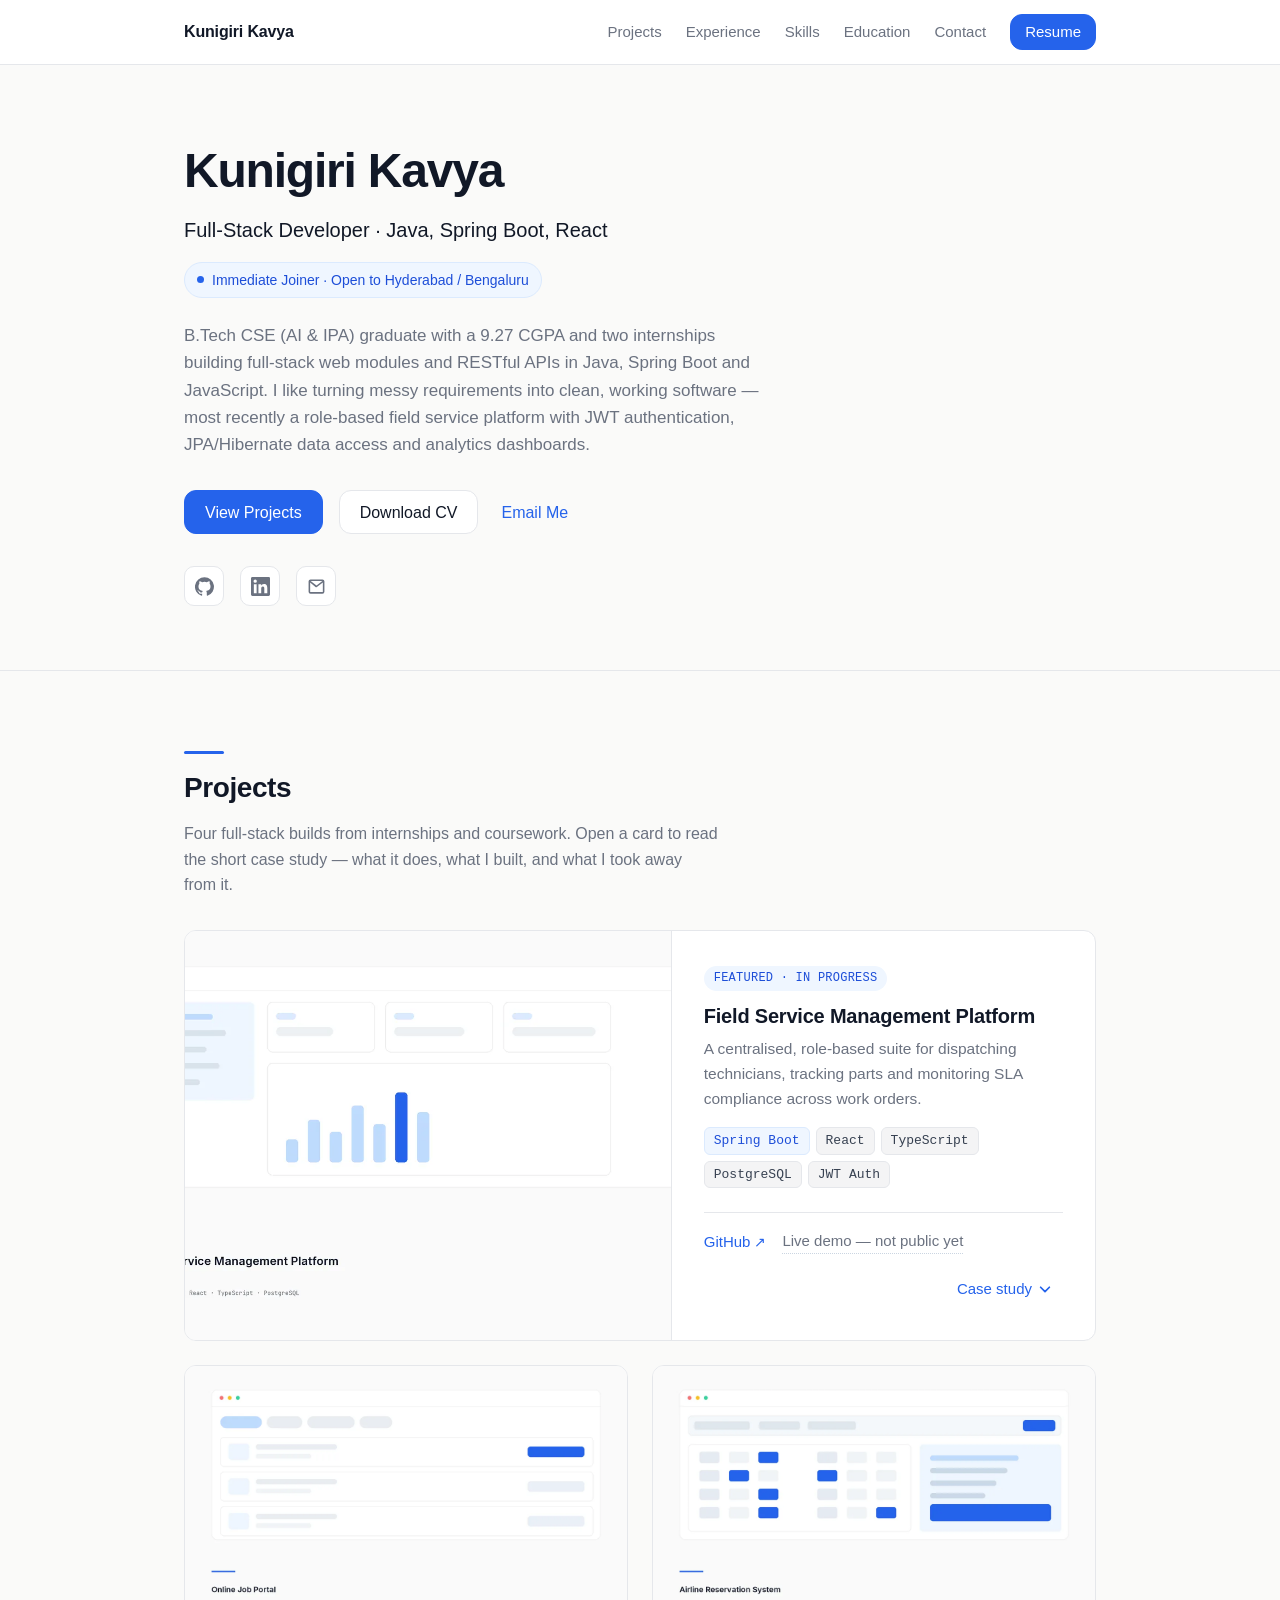
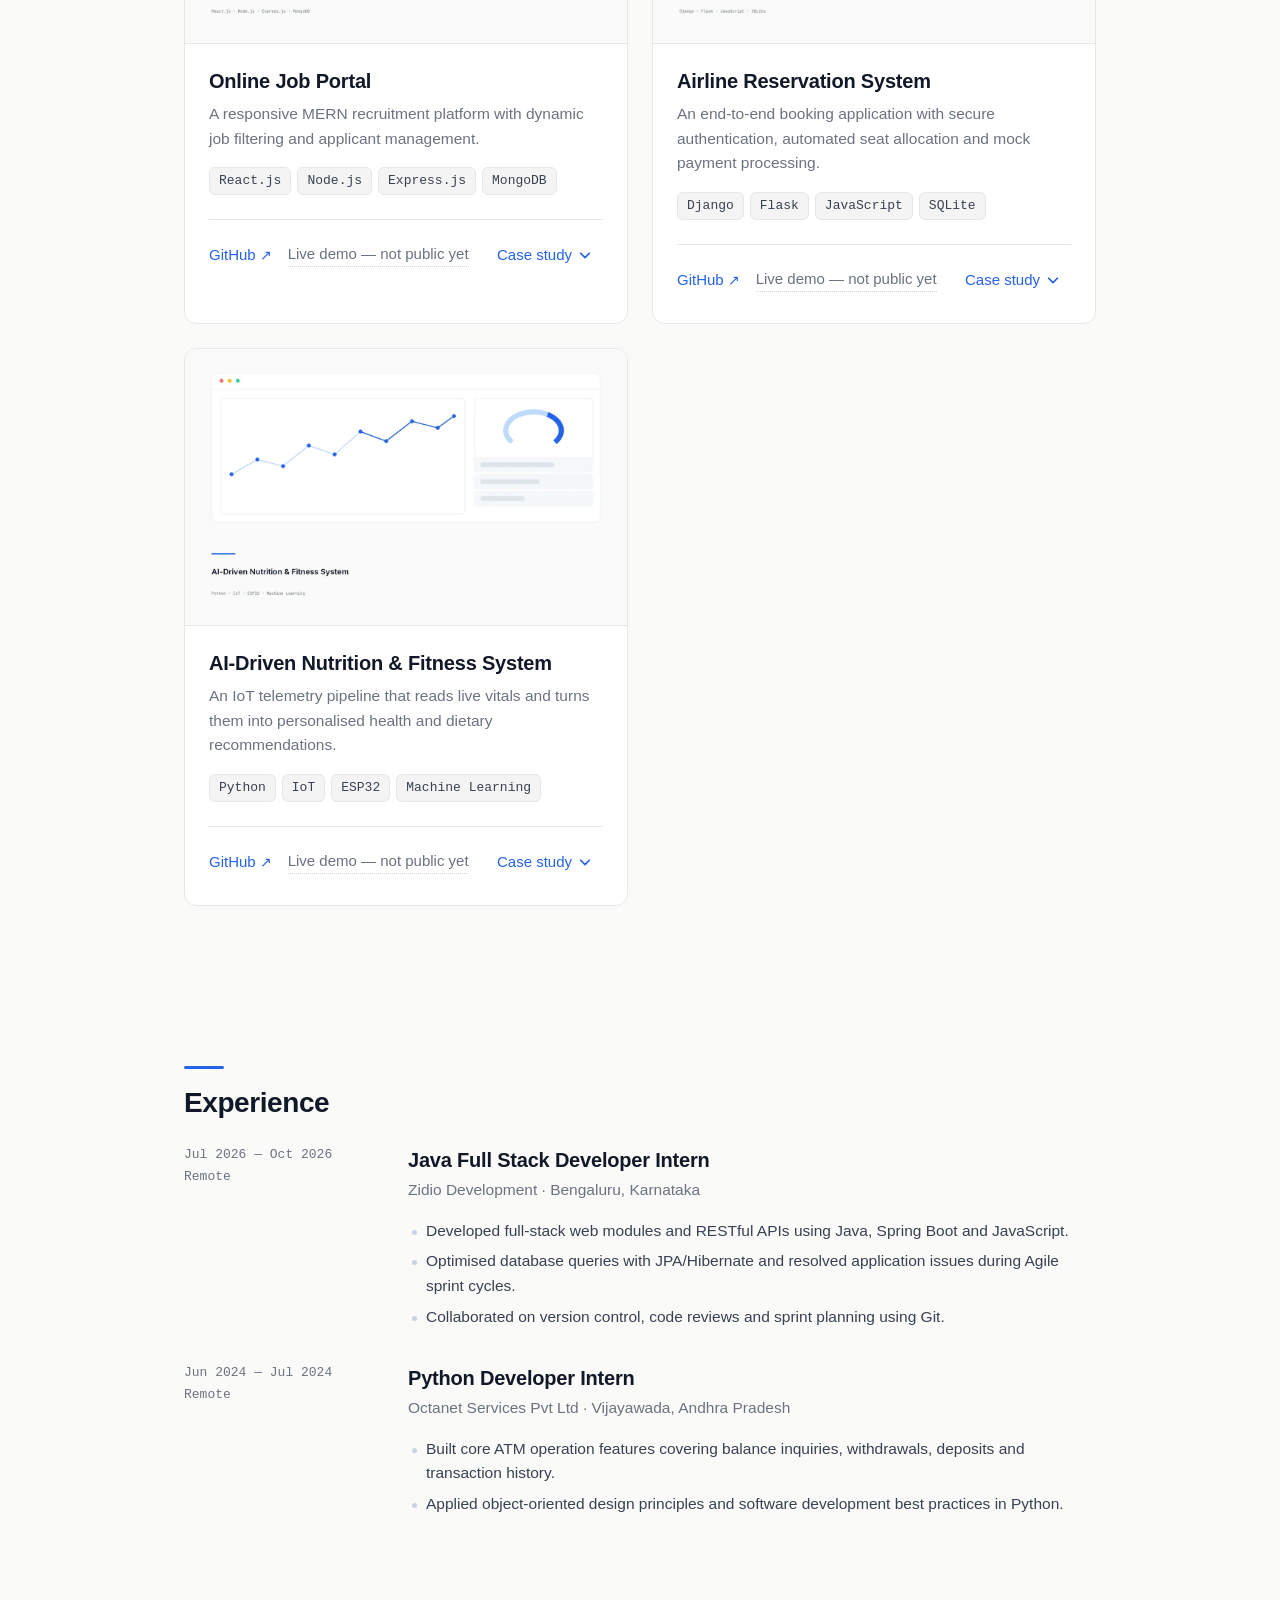
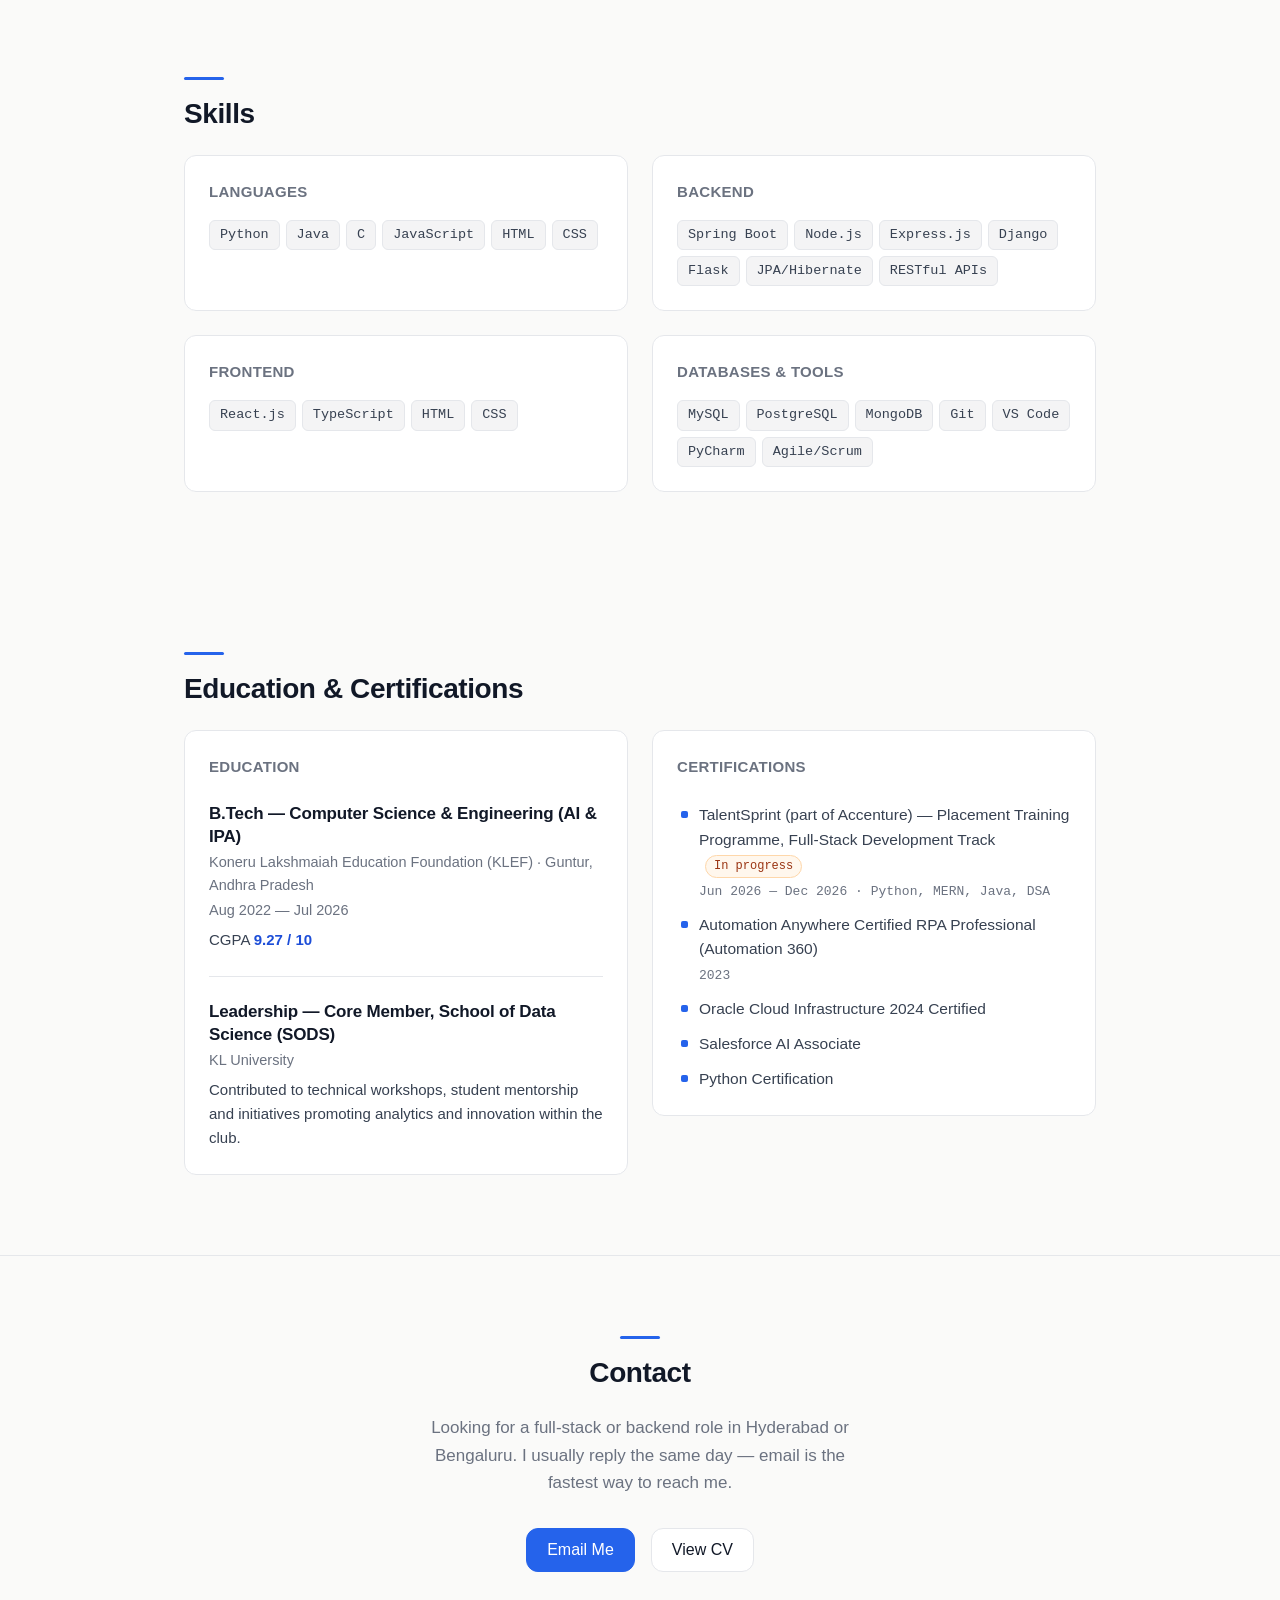
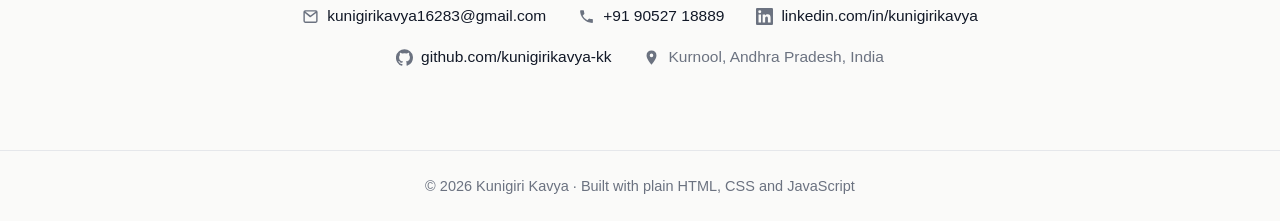
==== index.html @ 2f6cced4 "Rebuild portfolio from scratch: minimal, content-first static site Replaces the template with a hand" ====
<!DOCTYPE html>
<html lang="en">
<head>
  <meta charset="UTF-8">
  <meta name="viewport" content="width=device-width, initial-scale=1.0">

  <title>Kunigiri Kavya — Full-Stack Developer (Java, Spring Boot, React)</title>
  <meta name="description" content="Kunigiri Kavya — full-stack developer. B.Tech CSE (AI &amp; IPA) graduate, 9.27 CGPA. Java, Spring Boot, React, Node.js. Internship experience building REST APIs and full-stack web modules. Open to Hyderabad / Bengaluru.">
  <meta name="author" content="Kunigiri Kavya">
  <meta name="theme-color" content="#fafaf9">

  <!-- Open Graph / social preview -->
  <meta property="og:type" content="website">
  <meta property="og:title" content="Kunigiri Kavya — Full-Stack Developer">
  <meta property="og:description" content="Java, Spring Boot and React developer with internship experience in REST APIs and full-stack web modules. View projects, case studies and CV.">
  <meta property="og:image" content="assets/images/og-image.png">
  <meta property="og:image:width" content="1200">
  <meta property="og:image:height" content="630">
  <meta name="twitter:card" content="summary_large_image">
  <meta name="twitter:title" content="Kunigiri Kavya — Full-Stack Developer">
  <meta name="twitter:description" content="Java, Spring Boot and React developer. Projects, case studies and CV.">
  <meta name="twitter:image" content="assets/images/og-image.png">

  <link rel="icon" type="image/png" sizes="32x32" href="assets/images/favicon-32.png">
  <link rel="apple-touch-icon" href="assets/images/apple-touch-icon.png">

  <!-- Self-hosted fonts: preload the two faces used above the fold -->
  <link rel="preload" href="assets/fonts/inter-400.woff2" as="font" type="font/woff2" crossorigin>
  <link rel="preload" href="assets/fonts/inter-600.woff2" as="font" type="font/woff2" crossorigin>

  <link rel="stylesheet" href="css/style.css">
</head>

<body id="top">

  <a class="skip-link" href="#main">Skip to content</a>

  <!-- ===================== Header ===================== -->
  <header class="site-header" id="site-header">
    <div class="container nav-inner">
      <a class="logo" href="#top">Kunigiri Kavya</a>

      <button class="nav-toggle" type="button" id="nav-toggle"
              aria-expanded="false" aria-controls="nav" aria-label="Open menu">
        <svg viewBox="0 0 24 24" width="22" height="22" aria-hidden="true" focusable="false">
          <path fill="none" stroke="currentColor" stroke-width="2" stroke-linecap="round"
                d="M4 7h16M4 12h16M4 17h16"/>
        </svg>
      </button>

      <nav class="nav" id="nav" aria-label="Main">
        <ul class="nav-list">
          <li><a href="#projects">Projects</a></li>
          <li><a href="#experience">Experience</a></li>
          <li><a href="#skills">Skills</a></li>
          <li><a href="#education">Education</a></li>
          <li><a href="#contact">Contact</a></li>
          <li>
            <a class="btn btn--primary btn--sm" href="assets/resume.pdf" target="_blank" rel="noopener">
              Resume
            </a>
          </li>
        </ul>
      </nav>
    </div>
  </header>

  <main id="main">

    <!-- ===================== Hero ===================== -->
    <section class="hero" aria-labelledby="hero-name">
      <div class="container">
        <h1 id="hero-name">Kunigiri Kavya</h1>
        <p class="hero-role">Full-Stack Developer · Java, Spring Boot, React</p>

        <p class="chip">Immediate Joiner · Open to Hyderabad / Bengaluru</p>

        <p class="hero-pitch">
          B.Tech CSE (AI &amp; IPA) graduate with a 9.27 CGPA and two internships building full-stack
          web modules and RESTful APIs in Java, Spring Boot and JavaScript. I like turning messy
          requirements into clean, working software — most recently a role-based field service platform
          with JWT authentication, JPA/Hibernate data access and analytics dashboards.
        </p>

        <div class="hero-actions">
          <a class="btn btn--primary" href="#projects">View Projects</a>
          <a class="btn btn--outline" href="assets/resume.pdf" target="_blank" rel="noopener">Download CV</a>
          <a class="btn btn--text" href="mailto:kunigirikavya16283@gmail.com">Email Me</a>
        </div>

        <div class="hero-socials">
          <a href="https://github.com/kunigirikavya-kk" target="_blank" rel="noopener">
            <span class="sr-only">GitHub profile (opens in a new tab)</span>
            <svg viewBox="0 0 24 24" aria-hidden="true" focusable="false">
              <path d="M12 .3a12 12 0 0 0-3.8 23.4c.6.1.8-.3.8-.6v-2c-3.3.7-4-1.6-4-1.6-.6-1.4-1.4-1.8-1.4-1.8-1.1-.7.1-.7.1-.7 1.2.1 1.9 1.2 1.9 1.2 1 1.8 2.8 1.3 3.5 1 .1-.8.4-1.3.8-1.6-2.7-.3-5.5-1.3-5.5-5.9 0-1.3.5-2.4 1.2-3.2-.1-.3-.5-1.5.1-3.2 0 0 1-.3 3.3 1.2a11.5 11.5 0 0 1 6 0c2.3-1.5 3.3-1.2 3.3-1.2.6 1.7.2 2.9.1 3.2.8.8 1.2 1.9 1.2 3.2 0 4.6-2.8 5.6-5.5 5.9.4.4.8 1.1.8 2.2v3.3c0 .3.2.7.8.6A12 12 0 0 0 12 .3Z"/>
            </svg>
          </a>
          <a href="https://www.linkedin.com/in/kunigirikavya/" target="_blank" rel="noopener">
            <span class="sr-only">LinkedIn profile (opens in a new tab)</span>
            <svg viewBox="0 0 24 24" aria-hidden="true" focusable="false">
              <path d="M20.4 20.5h-3.6v-5.6c0-1.3 0-3-1.8-3s-2.1 1.4-2.1 2.9v5.7H9.4V9h3.4v1.6h.1c.5-.9 1.6-1.9 3.4-1.9 3.6 0 4.3 2.4 4.3 5.5v6.3ZM5.3 7.4a2.1 2.1 0 1 1 0-4.2 2.1 2.1 0 0 1 0 4.2Zm1.8 13.1H3.6V9h3.5v11.5ZM22.2 0H1.8C.8 0 0 .8 0 1.7v20.5c0 1 .8 1.8 1.8 1.8h20.4c1 0 1.8-.8 1.8-1.8V1.7c0-1-.8-1.7-1.8-1.7Z"/>
            </svg>
          </a>
          <a href="mailto:kunigirikavya16283@gmail.com">
            <span class="sr-only">Email Kunigiri Kavya</span>
            <svg viewBox="0 0 24 24" aria-hidden="true" focusable="false">
              <path d="M2 5.5A2.5 2.5 0 0 1 4.5 3h15A2.5 2.5 0 0 1 22 5.5v13a2.5 2.5 0 0 1-2.5 2.5h-15A2.5 2.5 0 0 1 2 18.5v-13Zm2.6-.5 7.4 5.6L19.4 5H4.6Zm15.4 2-7.5 5.7a1.5 1.5 0 0 1-1.8 0L4 7v11.5c0 .3.2.5.5.5h15c.3 0 .5-.2.5-.5V7Z"/>
            </svg>
          </a>
        </div>
      </div>
    </section>

    <!-- ===================== Projects ===================== -->
    <section class="section" id="projects" aria-labelledby="projects-title">
      <div class="container">
        <h2 class="section-title" id="projects-title">Projects</h2>
        <p class="section-lede">
          Four full-stack builds from internships and coursework. Open a card to read the short case
          study — what it does, what I built, and what I took away from it.
        </p>

        <div class="projects-grid">

          <!-- Featured -->
          <article class="card project-card project-card--featured reveal" data-project-card>
            <div class="project-media">
              <img src="assets/images/cover-field-service.webp" width="1200" height="750"
                   alt="Interface preview of the Field Service Management Platform: a role-based dashboard with technician sidebar, SLA summary cards and a work-order chart."
                   loading="eager" decoding="async">
            </div>

            <div class="project-body">
              <p class="project-flag">Featured · In progress</p>
              <h3 class="project-title">Field Service Management Platform</h3>
              <p class="project-summary">
                A centralised, role-based suite for dispatching technicians, tracking parts and
                monitoring SLA compliance across work orders.
              </p>

              <ul class="tags">
                <li class="tag--accent">Spring Boot</li>
                <li>React</li>
                <li>TypeScript</li>
                <li>PostgreSQL</li>
                <li>JWT Auth</li>
              </ul>

              <div class="project-links">
                <!-- TODO: point at the exact repository once it is public -->
                <a class="link-arrow" href="https://github.com/kunigirikavya-kk" target="_blank" rel="noopener">GitHub</a>
                <span class="link-soon" title="Not deployed publicly yet">Live demo — not public yet</span>
                <button class="case-toggle" type="button" aria-expanded="false" aria-controls="case-field-service">
                  <span class="case-toggle-label">Case study</span>
                  <svg viewBox="0 0 16 16" aria-hidden="true" focusable="false"><path fill="none" stroke="currentColor" stroke-width="2" stroke-linecap="round" stroke-linejoin="round" d="M3 6l5 5 5-5"/></svg>
                </button>
              </div>
            </div>

            <div class="case-study" id="case-field-service" hidden>
              <h4>What it does</h4>
              <p>
                Gives a service organisation one place to raise work orders, assign the right technician,
                track the parts needed for each job and watch SLA deadlines across the board — with each
                role seeing only what it should.
              </p>
              <h4>What I built</h4>
              <ul>
                <li>REST APIs in Spring Boot with JPA/Hibernate for work orders, technicians and parts.</li>
                <li>Role-based access control and JWT authentication for admin, dispatcher and technician views.</li>
                <li>Analytics dashboards and self-service portals in React and TypeScript over PostgreSQL.</li>
              </ul>
              <h4>What I learned</h4>
              <p>
                Designing permissions early is far cheaper than retrofitting them: getting roles into the
                data model first shaped the API and the UI at the same time.
              </p>
            </div>
          </article>

          <!-- Project 2 -->
          <article class="card project-card reveal" data-project-card>
            <div class="project-media">
              <img src="assets/images/cover-job-portal.webp" width="1200" height="750"
                   alt="Interface preview of the Online Job Portal: filter chips above a list of job result cards with apply buttons."
                   loading="lazy" decoding="async">
            </div>

            <div class="project-body">
              <h3 class="project-title">Online Job Portal</h3>
              <p class="project-summary">
                A responsive MERN recruitment platform with dynamic job filtering and applicant management.
              </p>

              <ul class="tags">
                <li>React.js</li>
                <li>Node.js</li>
                <li>Express.js</li>
                <li>MongoDB</li>
              </ul>

              <div class="project-links">
                <!-- TODO: point at the exact repository once it is public -->
                <a class="link-arrow" href="https://github.com/kunigirikavya-kk" target="_blank" rel="noopener">GitHub</a>
                <span class="link-soon" title="Not deployed publicly yet">Live demo — not public yet</span>
                <button class="case-toggle" type="button" aria-expanded="false" aria-controls="case-job-portal">
                  <span class="case-toggle-label">Case study</span>
                  <svg viewBox="0 0 16 16" aria-hidden="true" focusable="false"><path fill="none" stroke="currentColor" stroke-width="2" stroke-linecap="round" stroke-linejoin="round" d="M3 6l5 5 5-5"/></svg>
                </button>
              </div>
            </div>

            <div class="case-study" id="case-job-portal" hidden>
              <h4>What it does</h4>
              <p>
                Lets recruiters post openings and lets candidates search, filter and apply — with an
                applicant pipeline the recruiter can move through as people progress.
              </p>
              <h4>What I built</h4>
              <ul>
                <li>Job search and filtering across the MERN stack with reusable React components.</li>
                <li>Applicant management flows on Express routes with MongoDB persistence.</li>
                <li>Query tuning: added indexes and restructured route handling to cut response times.</li>
              </ul>
              <h4>What I learned</h4>
              <p>
                Most of the speed-up came from the database, not the UI — indexing the fields recruiters
                actually filtered on did more than any front-end change.
              </p>
            </div>
          </article>

          <!-- Project 3 -->
          <article class="card project-card reveal" data-project-card>
            <div class="project-media">
              <img src="assets/images/cover-airline.webp" width="1200" height="750"
                   alt="Interface preview of the Airline Reservation System: a flight search bar, seat selection grid and booking summary panel."
                   loading="lazy" decoding="async">
            </div>

            <div class="project-body">
              <h3 class="project-title">Airline Reservation System</h3>
              <p class="project-summary">
                An end-to-end booking application with secure authentication, automated seat allocation
                and mock payment processing.
              </p>

              <ul class="tags">
                <li>Django</li>
                <li>Flask</li>
                <li>JavaScript</li>
                <li>SQLite</li>
              </ul>

              <div class="project-links">
                <!-- TODO: point at the exact repository once it is public -->
                <a class="link-arrow" href="https://github.com/kunigirikavya-kk" target="_blank" rel="noopener">GitHub</a>
                <span class="link-soon" title="Not deployed publicly yet">Live demo — not public yet</span>
                <button class="case-toggle" type="button" aria-expanded="false" aria-controls="case-airline">
                  <span class="case-toggle-label">Case study</span>
                  <svg viewBox="0 0 16 16" aria-hidden="true" focusable="false"><path fill="none" stroke="currentColor" stroke-width="2" stroke-linecap="round" stroke-linejoin="round" d="M3 6l5 5 5-5"/></svg>
                </button>
              </div>
            </div>

            <div class="case-study" id="case-airline" hidden>
              <h4>What it does</h4>
              <p>
                Search flights, pick a seat and complete a booking — with seat availability and
                confirmations handled by the backend rather than trusted from the browser.
              </p>
              <h4>What I built</h4>
              <ul>
                <li>Flight search and booking flow with Django models and Flask service endpoints.</li>
                <li>Login-protected booking with automated seat allocation and mock payment handling.</li>
                <li>Server-side validation so the same seat can never be sold twice.</li>
              </ul>
              <h4>What I learned</h4>
              <p>
                Splitting a project across Django and Flask forced me to keep state and authentication
                consistent between two frameworks — a good lesson in where session logic really lives.
              </p>
            </div>
          </article>

          <!-- Project 4 -->
          <article class="card project-card reveal" data-project-card>
            <div class="project-media">
              <img src="assets/images/cover-nutrition.webp" width="1200" height="750"
                   alt="Interface preview of the AI-Driven Nutrition and Fitness System: a vitals line chart beside a progress gauge and recommendation rows."
                   loading="lazy" decoding="async">
            </div>

            <div class="project-body">
              <h3 class="project-title">AI-Driven Nutrition &amp; Fitness System</h3>
              <p class="project-summary">
                An IoT telemetry pipeline that reads live vitals and turns them into personalised health
                and dietary recommendations.
              </p>

              <ul class="tags">
                <li>Python</li>
                <li>IoT</li>
                <li>ESP32</li>
                <li>Machine Learning</li>
              </ul>

              <div class="project-links">
                <!-- TODO: point at the exact repository once it is public -->
                <a class="link-arrow" href="https://github.com/kunigirikavya-kk" target="_blank" rel="noopener">GitHub</a>
                <span class="link-soon" title="Not deployed publicly yet">Live demo — not public yet</span>
                <button class="case-toggle" type="button" aria-expanded="false" aria-controls="case-nutrition">
                  <span class="case-toggle-label">Case study</span>
                  <svg viewBox="0 0 16 16" aria-hidden="true" focusable="false"><path fill="none" stroke="currentColor" stroke-width="2" stroke-linecap="round" stroke-linejoin="round" d="M3 6l5 5 5-5"/></svg>
                </button>
              </div>
            </div>

            <div class="case-study" id="case-nutrition" hidden>
              <h4>What it does</h4>
              <p>
                Collects heart rate and blood-oxygen readings from wearable sensors, stores them as a
                time series and uses them to suggest meals and workouts suited to the person.
              </p>
              <h4>What I built</h4>
              <ul>
                <li>Telemetry pipeline from ESP32 with MAX30100 sensors into Python services.</li>
                <li>Data-cleaning and feature steps to turn noisy raw vitals into usable signals.</li>
                <li>Model output mapped into plain-language health and dietary suggestions.</li>
              </ul>
              <h4>What I learned</h4>
              <p>
                Real sensor data is messy — a third of the work was filtering noise, not modelling,
                before any prediction could be trusted.
              </p>
            </div>
          </article>

        </div>
      </div>
    </section>

    <!-- ===================== Experience ===================== -->
    <section class="section" id="experience" aria-labelledby="experience-title">
      <div class="container">
        <h2 class="section-title" id="experience-title">Experience</h2>

        <div class="xp-list">
          <article class="xp-item reveal">
            <p class="xp-when">Jul 2026 — Oct 2026<br>Remote</p>
            <div>
              <h3 class="xp-role">Java Full Stack Developer Intern</h3>
              <p class="xp-org">Zidio Development · Bengaluru, Karnataka</p>
              <ul class="xp-points">
                <li>Developed full-stack web modules and RESTful APIs using Java, Spring Boot and JavaScript.</li>
                <li>Optimised database queries with JPA/Hibernate and resolved application issues during Agile sprint cycles.</li>
                <li>Collaborated on version control, code reviews and sprint planning using Git.</li>
              </ul>
            </div>
          </article>

          <article class="xp-item reveal">
            <p class="xp-when">Jun 2024 — Jul 2024<br>Remote</p>
            <div>
              <h3 class="xp-role">Python Developer Intern</h3>
              <p class="xp-org">Octanet Services Pvt Ltd · Vijayawada, Andhra Pradesh</p>
              <ul class="xp-points">
                <li>Built core ATM operation features covering balance inquiries, withdrawals, deposits and transaction history.</li>
                <li>Applied object-oriented design principles and software development best practices in Python.</li>
              </ul>
            </div>
          </article>
        </div>
      </div>
    </section>

    <!-- ===================== Skills ===================== -->
    <section class="section" id="skills" aria-labelledby="skills-title">
      <div class="container">
        <h2 class="section-title" id="skills-title">Skills</h2>

        <div class="skills-grid">
          <div class="card skill-group reveal">
            <h3>Languages</h3>
            <ul class="tags">
              <li>Python</li>
              <li>Java</li>
              <li>C</li>
              <li>JavaScript</li>
              <li>HTML</li>
              <li>CSS</li>
            </ul>
          </div>

          <div class="card skill-group reveal">
            <h3>Backend</h3>
            <ul class="tags">
              <li>Spring Boot</li>
              <li>Node.js</li>
              <li>Express.js</li>
              <li>Django</li>
              <li>Flask</li>
              <li>JPA/Hibernate</li>
              <li>RESTful APIs</li>
            </ul>
          </div>

          <div class="card skill-group reveal">
            <h3>Frontend</h3>
            <ul class="tags">
              <li>React.js</li>
              <li>TypeScript</li>
              <li>HTML</li>
              <li>CSS</li>
            </ul>
          </div>

          <div class="card skill-group reveal">
            <h3>Databases &amp; Tools</h3>
            <ul class="tags">
              <li>MySQL</li>
              <li>PostgreSQL</li>
              <li>MongoDB</li>
              <li>Git</li>
              <li>VS Code</li>
              <li>PyCharm</li>
              <li>Agile/Scrum</li>
            </ul>
          </div>
        </div>
      </div>
    </section>

    <!-- ===================== Education & certifications ===================== -->
    <section class="section" id="education" aria-labelledby="education-title">
      <div class="container">
        <h2 class="section-title" id="education-title">Education &amp; Certifications</h2>

        <div class="two-col">
          <div class="card block reveal">
            <h3 class="block-title">Education</h3>

            <div class="entry">
              <h4>B.Tech — Computer Science &amp; Engineering (AI &amp; IPA)</h4>
              <p class="entry-meta">Koneru Lakshmaiah Education Foundation (KLEF) · Guntur, Andhra Pradesh</p>
              <p class="entry-meta">Aug 2022 — Jul 2026</p>
              <p class="entry-note">CGPA <strong>9.27 / 10</strong></p>
            </div>

            <div class="entry">
              <h4>Leadership — Core Member, School of Data Science (SODS)</h4>
              <p class="entry-meta">KL University</p>
              <p class="entry-note">
                Contributed to technical workshops, student mentorship and initiatives promoting
                analytics and innovation within the club.
              </p>
            </div>
          </div>

          <div class="card block reveal">
            <h3 class="block-title">Certifications</h3>

            <ul class="cert-list">
              <li>
                TalentSprint (part of Accenture) — Placement Training Programme, Full-Stack Development Track
                <span class="pill-progress">In progress</span>
                <br><span class="cert-year">Jun 2026 — Dec 2026 · Python, MERN, Java, DSA</span>
              </li>
              <li>
                Automation Anywhere Certified RPA Professional (Automation 360)
                <br><span class="cert-year">2023</span>
              </li>
              <li>Oracle Cloud Infrastructure 2024 Certified</li>
              <li>Salesforce AI Associate</li>
              <li>Python Certification</li>
            </ul>
          </div>
        </div>
      </div>
    </section>

    <!-- ===================== Contact ===================== -->
    <section class="section contact" id="contact" aria-labelledby="contact-title">
      <div class="container">
        <h2 class="section-title" id="contact-title">Contact</h2>
        <p class="contact-lede">
          Looking for a full-stack or backend role in Hyderabad or Bengaluru. I usually reply the
          same day — email is the fastest way to reach me.
        </p>

        <div class="contact-actions">
          <a class="btn btn--primary" href="mailto:kunigirikavya16283@gmail.com">Email Me</a>
          <a class="btn btn--outline" href="assets/resume.pdf" target="_blank" rel="noopener">View CV</a>
        </div>

        <ul class="contact-list">
          <li>
            <svg viewBox="0 0 24 24" aria-hidden="true" focusable="false">
              <path d="M2 5.5A2.5 2.5 0 0 1 4.5 3h15A2.5 2.5 0 0 1 22 5.5v13a2.5 2.5 0 0 1-2.5 2.5h-15A2.5 2.5 0 0 1 2 18.5v-13Zm2.6-.5 7.4 5.6L19.4 5H4.6Zm15.4 2-7.5 5.7a1.5 1.5 0 0 1-1.8 0L4 7v11.5c0 .3.2.5.5.5h15c.3 0 .5-.2.5-.5V7Z"/>
            </svg>
            <a href="mailto:kunigirikavya16283@gmail.com">kunigirikavya16283@gmail.com</a>
          </li>
          <li>
            <svg viewBox="0 0 24 24" aria-hidden="true" focusable="false">
              <path d="M6.6 10.8a15.5 15.5 0 0 0 6.6 6.6l2.2-2.2a1 1 0 0 1 1-.2 11.4 11.4 0 0 0 3.6.6 1 1 0 0 1 1 1V20a1 1 0 0 1-1 1A17 17 0 0 1 3 4a1 1 0 0 1 1-1h3.4a1 1 0 0 1 1 1c0 1.2.2 2.4.6 3.6a1 1 0 0 1-.2 1l-2.2 2.2Z"/>
            </svg>
            <a href="tel:+919052718889">+91 90527 18889</a>
          </li>
          <li>
            <svg viewBox="0 0 24 24" aria-hidden="true" focusable="false">
              <path d="M20.4 20.5h-3.6v-5.6c0-1.3 0-3-1.8-3s-2.1 1.4-2.1 2.9v5.7H9.4V9h3.4v1.6h.1c.5-.9 1.6-1.9 3.4-1.9 3.6 0 4.3 2.4 4.3 5.5v6.3ZM5.3 7.4a2.1 2.1 0 1 1 0-4.2 2.1 2.1 0 0 1 0 4.2Zm1.8 13.1H3.6V9h3.5v11.5ZM22.2 0H1.8C.8 0 0 .8 0 1.7v20.5c0 1 .8 1.8 1.8 1.8h20.4c1 0 1.8-.8 1.8-1.8V1.7c0-1-.8-1.7-1.8-1.7Z"/>
            </svg>
            <a href="https://www.linkedin.com/in/kunigirikavya/" target="_blank" rel="noopener">linkedin.com/in/kunigirikavya</a>
          </li>
          <li>
            <svg viewBox="0 0 24 24" aria-hidden="true" focusable="false">
              <path d="M12 .3a12 12 0 0 0-3.8 23.4c.6.1.8-.3.8-.6v-2c-3.3.7-4-1.6-4-1.6-.6-1.4-1.4-1.8-1.4-1.8-1.1-.7.1-.7.1-.7 1.2.1 1.9 1.2 1.9 1.2 1 1.8 2.8 1.3 3.5 1 .1-.8.4-1.3.8-1.6-2.7-.3-5.5-1.3-5.5-5.9 0-1.3.5-2.4 1.2-3.2-.1-.3-.5-1.5.1-3.2 0 0 1-.3 3.3 1.2a11.5 11.5 0 0 1 6 0c2.3-1.5 3.3-1.2 3.3-1.2.6 1.7.2 2.9.1 3.2.8.8 1.2 1.9 1.2 3.2 0 4.6-2.8 5.6-5.5 5.9.4.4.8 1.1.8 2.2v3.3c0 .3.2.7.8.6A12 12 0 0 0 12 .3Z"/>
            </svg>
            <a href="https://github.com/kunigirikavya-kk" target="_blank" rel="noopener">github.com/kunigirikavya-kk</a>
          </li>
          <li>
            <svg viewBox="0 0 24 24" aria-hidden="true" focusable="false">
              <path d="M12 2a7 7 0 0 0-7 7c0 5.2 7 13 7 13s7-7.8 7-13a7 7 0 0 0-7-7Zm0 9.5A2.5 2.5 0 1 1 12 6.5a2.5 2.5 0 0 1 0 5Z"/>
            </svg>
            <span>Kurnool, Andhra Pradesh, India</span>
          </li>
        </ul>
      </div>
    </section>

  </main>

  <!-- ===================== Footer ===================== -->
  <footer class="site-footer">
    <div class="container">
      <p>© <span id="year">2026</span> Kunigiri Kavya · Built with plain HTML, CSS and JavaScript</p>
    </div>
  </footer>

  <script src="js/main.js"></script>
</body>
</html>
---- css/style.css ----
/* =========================================================================
   Kunigiri Kavya — portfolio
   Design system: clean, content-first. One accent colour, no flashy effects.
   ========================================================================= */

/* ---------- Fonts (self-hosted, latin subset) ---------- */
@font-face {
  font-family: "Inter";
  font-style: normal;
  font-weight: 400;
  font-display: swap;
  src: url("../assets/fonts/inter-400.woff2") format("woff2");
}
@font-face {
  font-family: "Inter";
  font-style: normal;
  font-weight: 500;
  font-display: swap;
  src: url("../assets/fonts/inter-500.woff2") format("woff2");
}
@font-face {
  font-family: "Inter";
  font-style: normal;
  font-weight: 600;
  font-display: swap;
  src: url("../assets/fonts/inter-600.woff2") format("woff2");
}
@font-face {
  font-family: "Inter";
  font-style: normal;
  font-weight: 700;
  font-display: swap;
  src: url("../assets/fonts/inter-700.woff2") format("woff2");
}
@font-face {
  font-family: "JetBrains Mono";
  font-style: normal;
  font-weight: 400;
  font-display: swap;
  src: url("../assets/fonts/jetbrains-mono-400.woff2") format("woff2");
}
@font-face {
  font-family: "JetBrains Mono";
  font-style: normal;
  font-weight: 500;
  font-display: swap;
  src: url("../assets/fonts/jetbrains-mono-500.woff2") format("woff2");
}

/* ---------- Tokens ---------- */
:root {
  /* colour */
  --bg: #fafaf9;
  --surface: #ffffff;
  --border: #e5e7eb;
  --ink: #111827;
  --muted: #6b7280;
  --accent: #2563eb;
  --accent-dark: #1d4ed8;
  --accent-soft: #eff6ff;

  /* type */
  --font-body: "Inter", -apple-system, BlinkMacSystemFont, "Segoe UI", Roboto, Arial, sans-serif;
  --font-mono: "JetBrains Mono", ui-monospace, SFMono-Regular, Menlo, Consolas, monospace;

  /* space (8px scale) */
  --s1: 8px;
  --s2: 16px;
  --s3: 24px;
  --s4: 32px;
  --s5: 64px;

  --radius: 12px;
  --shadow-hover: 0 4px 12px rgba(17, 24, 39, 0.06), 0 2px 4px rgba(17, 24, 39, 0.04);
  --header-h: 64px;
}

/* ---------- Base ---------- */
*,
*::before,
*::after {
  box-sizing: border-box;
}

html {
  scroll-behavior: smooth;
}

body {
  margin: 0;
  background: var(--bg);
  color: var(--ink);
  font-family: var(--font-body);
  font-size: 16px;
  line-height: 1.6;
  -webkit-font-smoothing: antialiased;
  text-rendering: optimizeLegibility;
}

h1,
h2,
h3,
h4,
p,
ul,
ol,
figure {
  margin: 0;
}

ul {
  padding: 0;
  list-style: none;
}

img {
  max-width: 100%;
  display: block;
}

a {
  color: var(--accent);
  text-decoration: none;
}

a:hover {
  text-decoration: underline;
}

:focus-visible {
  outline: 2px solid var(--accent);
  outline-offset: 3px;
  border-radius: 4px;
}

::selection {
  background: #dbeafe;
}

.sr-only {
  position: absolute;
  width: 1px;
  height: 1px;
  padding: 0;
  margin: -1px;
  overflow: hidden;
  clip: rect(0 0 0 0);
  white-space: nowrap;
  border: 0;
}

.skip-link {
  position: absolute;
  top: -60px;
  left: var(--s2);
  z-index: 100;
  padding: 10px 16px;
  background: var(--surface);
  border: 1px solid var(--border);
  border-radius: var(--radius);
  color: var(--ink);
  font-weight: 500;
  transition: top 160ms ease;
}

.skip-link:focus {
  top: var(--s1);
  text-decoration: none;
}

/* ---------- Layout ---------- */
.container {
  width: 100%;
  max-width: 960px;
  margin-inline: auto;
  padding-inline: var(--s3);
}

.section {
  padding-block: 80px;
  scroll-margin-top: calc(var(--header-h) + 24px);
}

.section--tight {
  padding-block: var(--s5);
}

.section-title {
  font-size: 28px;
  font-weight: 600;
  letter-spacing: -0.015em;
  line-height: 1.25;
  margin-bottom: var(--s3);
}

.section-title::before {
  content: "";
  display: block;
  width: 40px;
  height: 3px;
  border-radius: 2px;
  background: var(--accent);
  margin-bottom: var(--s2);
}

.section-lede {
  color: var(--muted);
  max-width: 60ch;
  margin: -8px 0 var(--s4);
}

/* ---------- Buttons ---------- */
.btn {
  display: inline-flex;
  align-items: center;
  justify-content: center;
  gap: 8px;
  min-height: 44px;
  padding: 10px 20px;
  border: 1px solid transparent;
  border-radius: var(--radius);
  font: inherit;
  font-weight: 500;
  line-height: 1.2;
  cursor: pointer;
  transition: background-color 160ms ease, border-color 160ms ease, color 160ms ease;
}

.btn:hover {
  text-decoration: none;
}

.btn--primary {
  background: var(--accent);
  border-color: var(--accent);
  color: #fff;
}

.btn--primary:hover {
  background: var(--accent-dark);
  border-color: var(--accent-dark);
}

.btn--outline {
  background: var(--surface);
  border-color: var(--border);
  color: var(--ink);
}

.btn--outline:hover {
  border-color: var(--accent);
  color: var(--accent);
}

.btn--text {
  padding-inline: 6px;
  min-height: 0;
  color: var(--accent);
  font-weight: 500;
}

.btn--text:hover {
  text-decoration: underline;
}

.btn--sm {
  min-height: 36px;
  padding: 6px 14px;
  font-size: 15px;
}

.btn--block {
  width: 100%;
}

.link-arrow::after {
  content: "↗";
  margin-left: 4px;
  font-size: 0.9em;
}

/* ---------- Header / nav ---------- */
.site-header {
  position: sticky;
  top: 0;
  z-index: 50;
  background: var(--surface);
  border-bottom: 1px solid var(--border);
}

.site-header.is-scrolled {
  box-shadow: 0 1px 2px rgba(17, 24, 39, 0.04);
}

.nav-inner {
  display: flex;
  align-items: center;
  justify-content: space-between;
  gap: var(--s3);
  min-height: var(--header-h);
}

.logo {
  font-weight: 600;
  letter-spacing: -0.01em;
  color: var(--ink);
  white-space: nowrap;
}

.logo:hover {
  text-decoration: none;
  color: var(--accent);
}

.nav {
  display: flex;
  align-items: center;
  gap: var(--s3);
}

.nav-list {
  display: flex;
  align-items: center;
  gap: var(--s3);
}

.nav-list a:not(.btn) {
  color: var(--muted);
  font-size: 15px;
  font-weight: 500;
  padding-block: 4px;
  border-bottom: 2px solid transparent;
}

.nav-list a:not(.btn):hover {
  color: var(--ink);
  text-decoration: none;
}

.nav-list a.is-active {
  color: var(--accent);
  border-bottom-color: var(--accent);
}

.nav-toggle {
  display: none;
  align-items: center;
  justify-content: center;
  width: 44px;
  height: 44px;
  padding: 0;
  background: var(--surface);
  border: 1px solid var(--border);
  border-radius: 10px;
  color: var(--ink);
  cursor: pointer;
}

.nav-toggle:hover {
  border-color: var(--accent);
  color: var(--accent);
}

/* ---------- Hero ---------- */
.hero {
  padding-block: 80px 64px;
  border-bottom: 1px solid var(--border);
  scroll-margin-top: var(--header-h);
}

.hero h1 {
  font-size: 48px;
  font-weight: 700;
  letter-spacing: -0.025em;
  line-height: 1.1;
}

.hero-role {
  margin-top: var(--s2);
  font-size: 20px;
  font-weight: 500;
  color: var(--ink);
}

.chip {
  display: inline-flex;
  align-items: center;
  gap: 8px;
  margin-top: var(--s2);
  padding: 6px 12px;
  background: var(--accent-soft);
  border: 1px solid #dbeafe;
  border-radius: 999px;
  color: var(--accent-dark);
  font-size: 14px;
  font-weight: 500;
}

.chip::before {
  content: "";
  width: 7px;
  height: 7px;
  border-radius: 50%;
  background: var(--accent);
  flex: none;
}

.hero-pitch {
  margin-top: var(--s3);
  max-width: 62ch;
  color: var(--muted);
  font-size: 17px;
}

.hero-actions {
  display: flex;
  flex-wrap: wrap;
  align-items: center;
  gap: var(--s2);
  margin-top: var(--s4);
}

.hero-socials {
  display: flex;
  align-items: center;
  gap: var(--s2);
  margin-top: var(--s4);
}

.hero-socials a {
  display: inline-flex;
  align-items: center;
  justify-content: center;
  width: 40px;
  height: 40px;
  border: 1px solid var(--border);
  border-radius: 10px;
  background: var(--surface);
  color: var(--muted);
  transition: color 160ms ease, border-color 160ms ease;
}

.hero-socials a:hover {
  color: var(--accent);
  border-color: var(--accent);
}

.hero-socials svg {
  width: 19px;
  height: 19px;
  fill: currentColor;
}

/* ---------- Cards ---------- */
.card {
  background: var(--surface);
  border: 1px solid var(--border);
  border-radius: var(--radius);
}

.card--pad {
  padding: var(--s3);
}

/* ---------- Projects ---------- */
.projects-grid {
  display: grid;
  gap: var(--s3);
  grid-template-columns: repeat(auto-fit, minmax(300px, 1fr));
}

.project-card {
  overflow: hidden;
  transition: transform 160ms ease, box-shadow 160ms ease;
}

.project-card:hover {
  transform: translateY(-2px);
  box-shadow: var(--shadow-hover);
}

.project-card--featured {
  grid-column: 1 / -1;
  display: grid;
  grid-template-columns: 1.15fr 1fr;
  align-items: stretch;
}

.project-card--featured .project-body {
  padding: var(--s4);
}

.project-card--featured .case-study {
  grid-column: 1 / -1;
}

.project-media {
  background: #f4f7fa;
  border-bottom: 1px solid var(--border);
  cursor: pointer;
}

.project-card--featured .project-media {
  border-bottom: 0;
  border-right: 1px solid var(--border);
}

.project-media img {
  width: 100%;
  height: 100%;
  aspect-ratio: 8 / 5;
  object-fit: cover;
}

.project-body {
  padding: var(--s3);
}

.project-flag {
  display: inline-block;
  margin-bottom: 12px;
  padding: 3px 10px;
  background: var(--accent-soft);
  border-radius: 999px;
  color: var(--accent-dark);
  font-family: var(--font-mono);
  font-size: 12px;
  letter-spacing: 0.02em;
  text-transform: uppercase;
}

.project-title {
  font-size: 20px;
  font-weight: 600;
  letter-spacing: -0.01em;
  line-height: 1.3;
}

.project-summary {
  margin-top: var(--s1);
  color: var(--muted);
  font-size: 15.5px;
}

.tags {
  display: flex;
  flex-wrap: wrap;
  gap: 6px;
  margin-top: var(--s2);
}

.tags li {
  padding: 3px 9px;
  background: #f4f4f5;
  border: 1px solid var(--border);
  border-radius: 6px;
  color: #374151;
  font-family: var(--font-mono);
  font-size: 13px;
  line-height: 1.5;
}

.tags li.tag--accent {
  background: var(--accent-soft);
  border-color: #dbeafe;
  color: var(--accent-dark);
}

.project-links {
  display: flex;
  flex-wrap: wrap;
  align-items: center;
  gap: var(--s2);
  margin-top: var(--s3);
  padding-top: var(--s2);
  border-top: 1px solid var(--border);
}

.project-links a {
  font-size: 15px;
  font-weight: 500;
}

.link-soon {
  color: var(--muted);
  font-size: 15px;
  font-weight: 500;
  border-bottom: 1px dotted #cbd5e1;
  cursor: default;
}

.case-toggle {
  display: inline-flex;
  align-items: center;
  gap: 6px;
  margin-left: auto;
  padding: 6px 10px;
  background: transparent;
  border: 1px solid transparent;
  border-radius: 8px;
  color: var(--accent);
  font: inherit;
  font-size: 15px;
  font-weight: 500;
  cursor: pointer;
}

.case-toggle:hover {
  background: var(--accent-soft);
}

.case-toggle svg {
  width: 14px;
  height: 14px;
  transition: transform 200ms ease;
}

.case-toggle[aria-expanded="true"] svg {
  transform: rotate(180deg);
}

.case-study {
  padding: var(--s3);
  border-top: 1px solid var(--border);
  background: #fcfcfc;
}

.case-study h4 {
  margin-top: var(--s3);
  font-size: 14px;
  font-weight: 600;
  letter-spacing: 0.04em;
  text-transform: uppercase;
  color: var(--accent);
}

.case-study h4:first-child {
  margin-top: 0;
}

.case-study p {
  margin-top: 6px;
  color: #374151;
  font-size: 15.5px;
}

.case-study ul {
  margin-top: 6px;
  color: #374151;
  font-size: 15.5px;
}

.case-study li {
  position: relative;
  padding-left: 18px;
}

.case-study li + li {
  margin-top: 4px;
}

.case-study li::before {
  content: "";
  position: absolute;
  left: 4px;
  top: 11px;
  width: 5px;
  height: 5px;
  border-radius: 50%;
  background: #c7d2e4;
}

/* ---------- Experience ---------- */
.xp-list {
  display: grid;
  gap: var(--s4);
}

.xp-item {
  display: grid;
  grid-template-columns: 200px 1fr;
  gap: var(--s3);
}

.xp-when {
  color: var(--muted);
  font-family: var(--font-mono);
  font-size: 13px;
  line-height: 1.7;
}

.xp-role {
  font-size: 20px;
  font-weight: 600;
  letter-spacing: -0.01em;
}

.xp-org {
  margin-top: 2px;
  color: var(--muted);
  font-size: 15.5px;
}

.xp-points {
  margin-top: var(--s2);
  color: #374151;
  font-size: 15.5px;
}

.xp-points li {
  position: relative;
  padding-left: 18px;
}

.xp-points li + li {
  margin-top: 6px;
}

.xp-points li::before {
  content: "";
  position: absolute;
  left: 4px;
  top: 11px;
  width: 5px;
  height: 5px;
  border-radius: 50%;
  background: #c7d2e4;
}

/* ---------- Skills ---------- */
.skills-grid {
  display: grid;
  grid-template-columns: repeat(2, minmax(0, 1fr));
  gap: var(--s3);
}

.skill-group {
  padding: var(--s3);
}

.skill-group h3 {
  font-size: 15px;
  font-weight: 600;
  letter-spacing: 0.02em;
  text-transform: uppercase;
  color: var(--muted);
}

.skill-group .tags {
  margin-top: var(--s2);
}

.skill-group .tags li {
  font-size: 13.5px;
  padding: 4px 10px;
}

/* ---------- Education & certifications ---------- */
.two-col {
  display: grid;
  grid-template-columns: repeat(2, minmax(0, 1fr));
  gap: var(--s3);
  align-items: start;
}

.block {
  padding: var(--s3);
}

.block-title {
  font-size: 15px;
  font-weight: 600;
  letter-spacing: 0.02em;
  text-transform: uppercase;
  color: var(--muted);
  margin-bottom: var(--s3);
}

.entry + .entry {
  margin-top: var(--s3);
  padding-top: var(--s3);
  border-top: 1px solid var(--border);
}

.entry h4 {
  font-size: 17px;
  font-weight: 600;
  letter-spacing: -0.01em;
  line-height: 1.35;
}

.entry-meta {
  margin-top: 2px;
  color: var(--muted);
  font-size: 14.5px;
}

.entry-note {
  margin-top: 6px;
  color: #374151;
  font-size: 15px;
}

.entry-note strong {
  color: var(--accent-dark);
  font-weight: 600;
}

.cert-list li {
  position: relative;
  padding-left: 22px;
  color: #374151;
  font-size: 15.5px;
}

.cert-list li + li {
  margin-top: 10px;
}

.cert-list li::before {
  content: "";
  position: absolute;
  left: 4px;
  top: 8px;
  width: 7px;
  height: 7px;
  border-radius: 2px;
  background: var(--accent);
}

.cert-list .cert-year {
  color: var(--muted);
  font-family: var(--font-mono);
  font-size: 13px;
}

.pill-progress {
  display: inline-block;
  margin-left: 6px;
  padding: 1px 8px;
  background: #fff7ed;
  border: 1px solid #fed7aa;
  border-radius: 999px;
  color: #9a3412;
  font-family: var(--font-mono);
  font-size: 12px;
  vertical-align: 1px;
}

/* ---------- Contact ---------- */
.contact {
  border-top: 1px solid var(--border);
  text-align: center;
}

.contact .section-title::before {
  margin-inline: auto;
}

.contact-lede {
  max-width: 46ch;
  margin: 0 auto var(--s4);
  color: var(--muted);
  font-size: 17px;
}

.contact-actions {
  display: flex;
  justify-content: center;
  flex-wrap: wrap;
  gap: var(--s2);
}

.contact-list {
  display: flex;
  flex-wrap: wrap;
  justify-content: center;
  gap: var(--s2) var(--s4);
  margin-top: var(--s4);
  color: var(--muted);
  font-size: 15.5px;
}

.contact-list a {
  color: var(--ink);
}

.contact-list a:hover {
  color: var(--accent);
}

.contact-list li {
  display: inline-flex;
  align-items: center;
  gap: 8px;
}

.contact-list svg {
  width: 17px;
  height: 17px;
  fill: currentColor;
  color: var(--muted);
  flex: none;
}

/* ---------- Footer ---------- */
.site-footer {
  padding-block: var(--s3);
  border-top: 1px solid var(--border);
  color: var(--muted);
  font-size: 14.5px;
  text-align: center;
}

/* ---------- Reveal on scroll ----------
   Uses an animation on the independent `translate` property rather than a
   transition on `transform`, so it never fights the card hover lift. */
.js .reveal {
  opacity: 0;
}

.js .reveal.is-visible {
  animation: reveal-in 260ms ease-out both;
}

@keyframes reveal-in {
  from {
    opacity: 0;
    translate: 0 12px;
  }
  to {
    opacity: 1;
    translate: 0 0;
  }
}

/* ---------- Responsive ---------- */
@media (max-width: 900px) {
  .nav-toggle {
    display: inline-flex;
  }

  .nav {
    position: absolute;
    left: 0;
    right: 0;
    top: 100%;
    display: none;
    flex-direction: column;
    align-items: stretch;
    gap: var(--s2);
    padding: var(--s3);
    background: var(--surface);
    border-bottom: 1px solid var(--border);
    box-shadow: 0 12px 24px rgba(17, 24, 39, 0.06);
  }

  .nav.is-open {
    display: flex;
  }

  .nav-list {
    flex-direction: column;
    align-items: stretch;
    gap: 4px;
  }

  .nav-list a:not(.btn) {
    display: block;
    padding: 12px 4px;
    border-bottom: 1px solid var(--border);
    font-size: 17px;
  }

  .nav-list a.is-active {
    border-bottom-color: var(--accent);
  }

  .project-card--featured {
    grid-template-columns: 1fr;
  }

  .project-card--featured .project-media {
    border-right: 0;
    border-bottom: 1px solid var(--border);
  }

  .project-card--featured .project-body {
    padding: var(--s3);
  }
}

@media (max-width: 720px) {
  .xp-item {
    grid-template-columns: 1fr;
    gap: var(--s1);
  }

  .two-col {
    grid-template-columns: 1fr;
  }
}

@media (max-width: 639px) {
  .section {
    padding-block: 56px;
  }

  .hero {
    padding-block: 56px 48px;
  }

  .hero h1 {
    font-size: 34px;
  }

  .hero-role {
    font-size: 18px;
  }

  .container {
    padding-inline: var(--s2);
  }

  .skills-grid {
    grid-template-columns: 1fr;
  }

  .hero-actions {
    gap: 12px;
  }

  .hero-actions .btn {
    width: 100%;
  }

  .hero-actions .btn--text {
    width: auto;
  }

  .contact-actions .btn {
    width: 100%;
  }

  .contact-list {
    flex-direction: column;
    align-items: center;
    gap: 12px;
  }

  .project-links {
    gap: 12px;
  }

  .case-toggle {
    margin-left: 0;
  }
}

/* ---------- Motion / contrast preferences ---------- */
@media (prefers-reduced-motion: reduce) {
  html {
    scroll-behavior: auto;
  }

  *,
  *::before,
  *::after {
    transition-duration: 0.01ms !important;
    animation-duration: 0.01ms !important;
  }

  .js .reveal {
    opacity: 1;
    animation: none;
  }
}

@media print {
  .site-header,
  .hero-socials,
  .hero-actions,
  .case-toggle,
  .contact-actions {
    display: none;
  }

  .card,
  .project-card {
    box-shadow: none;
  }
}
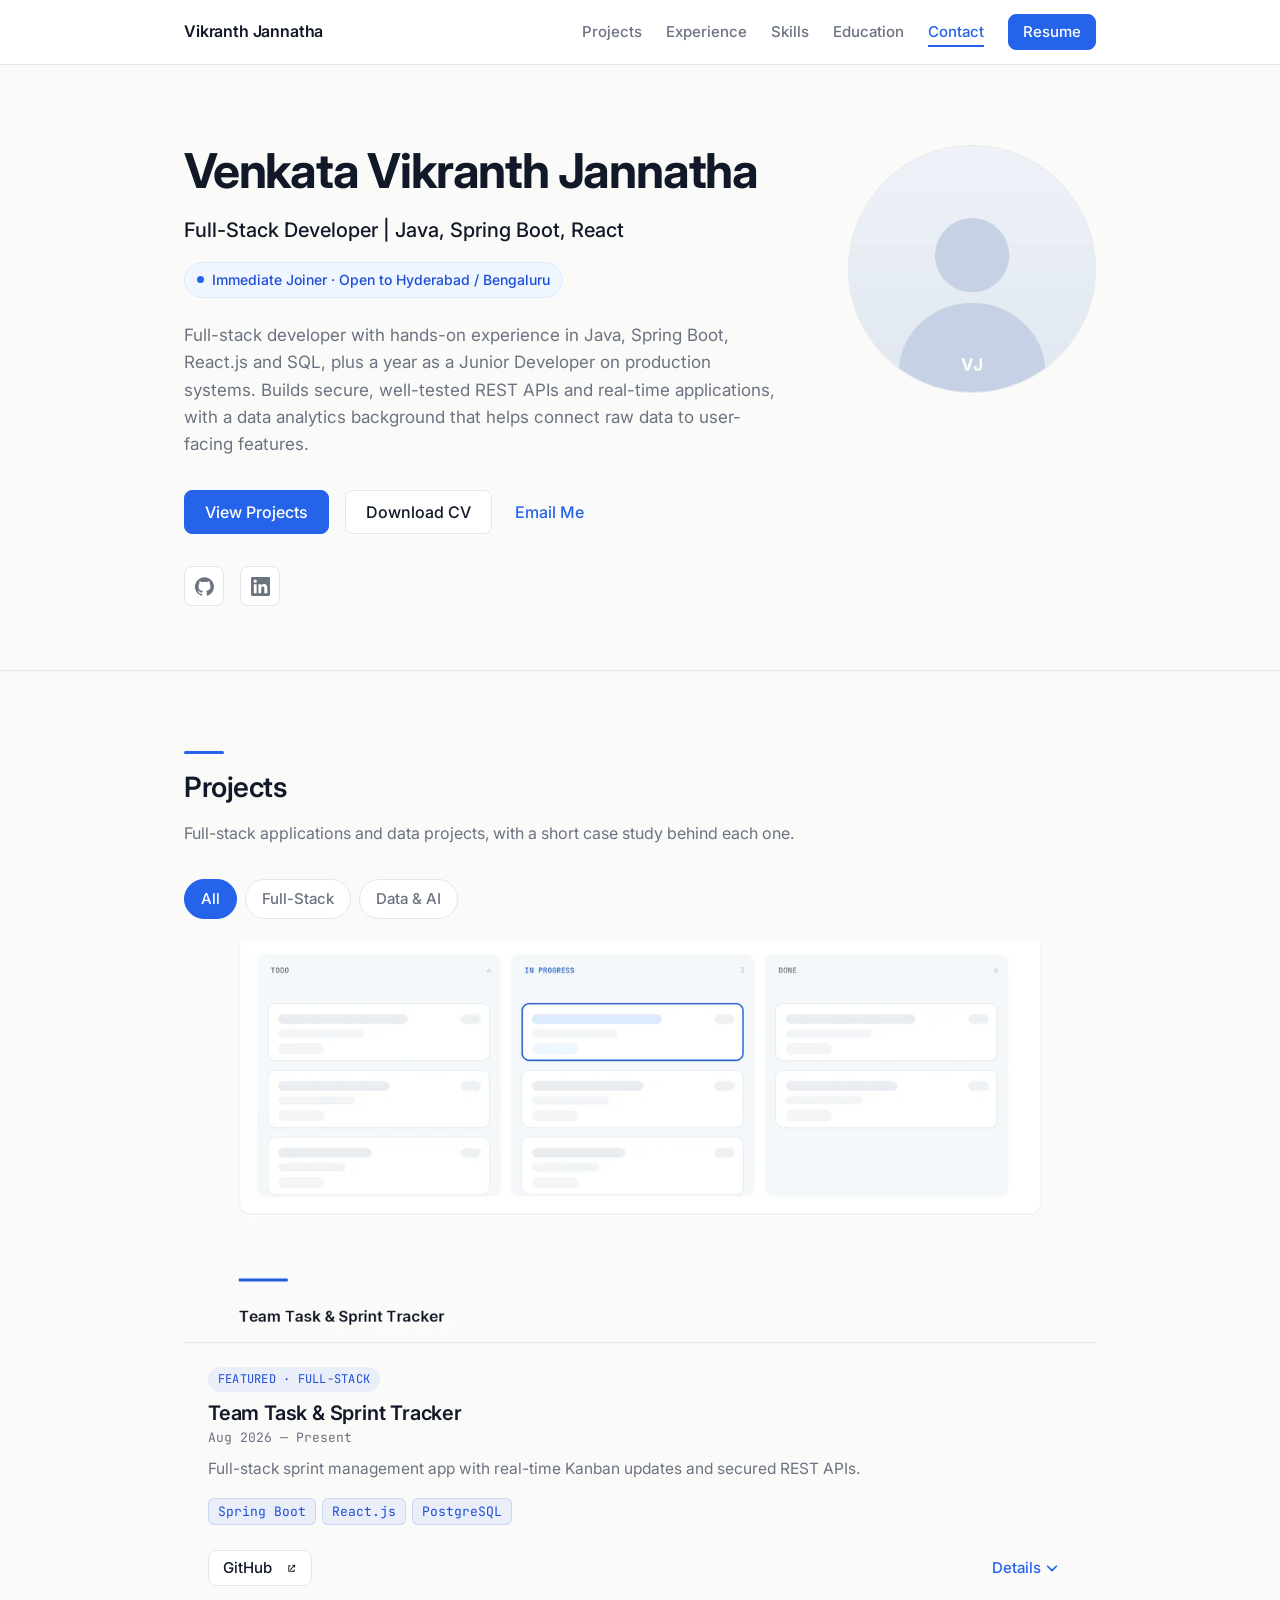
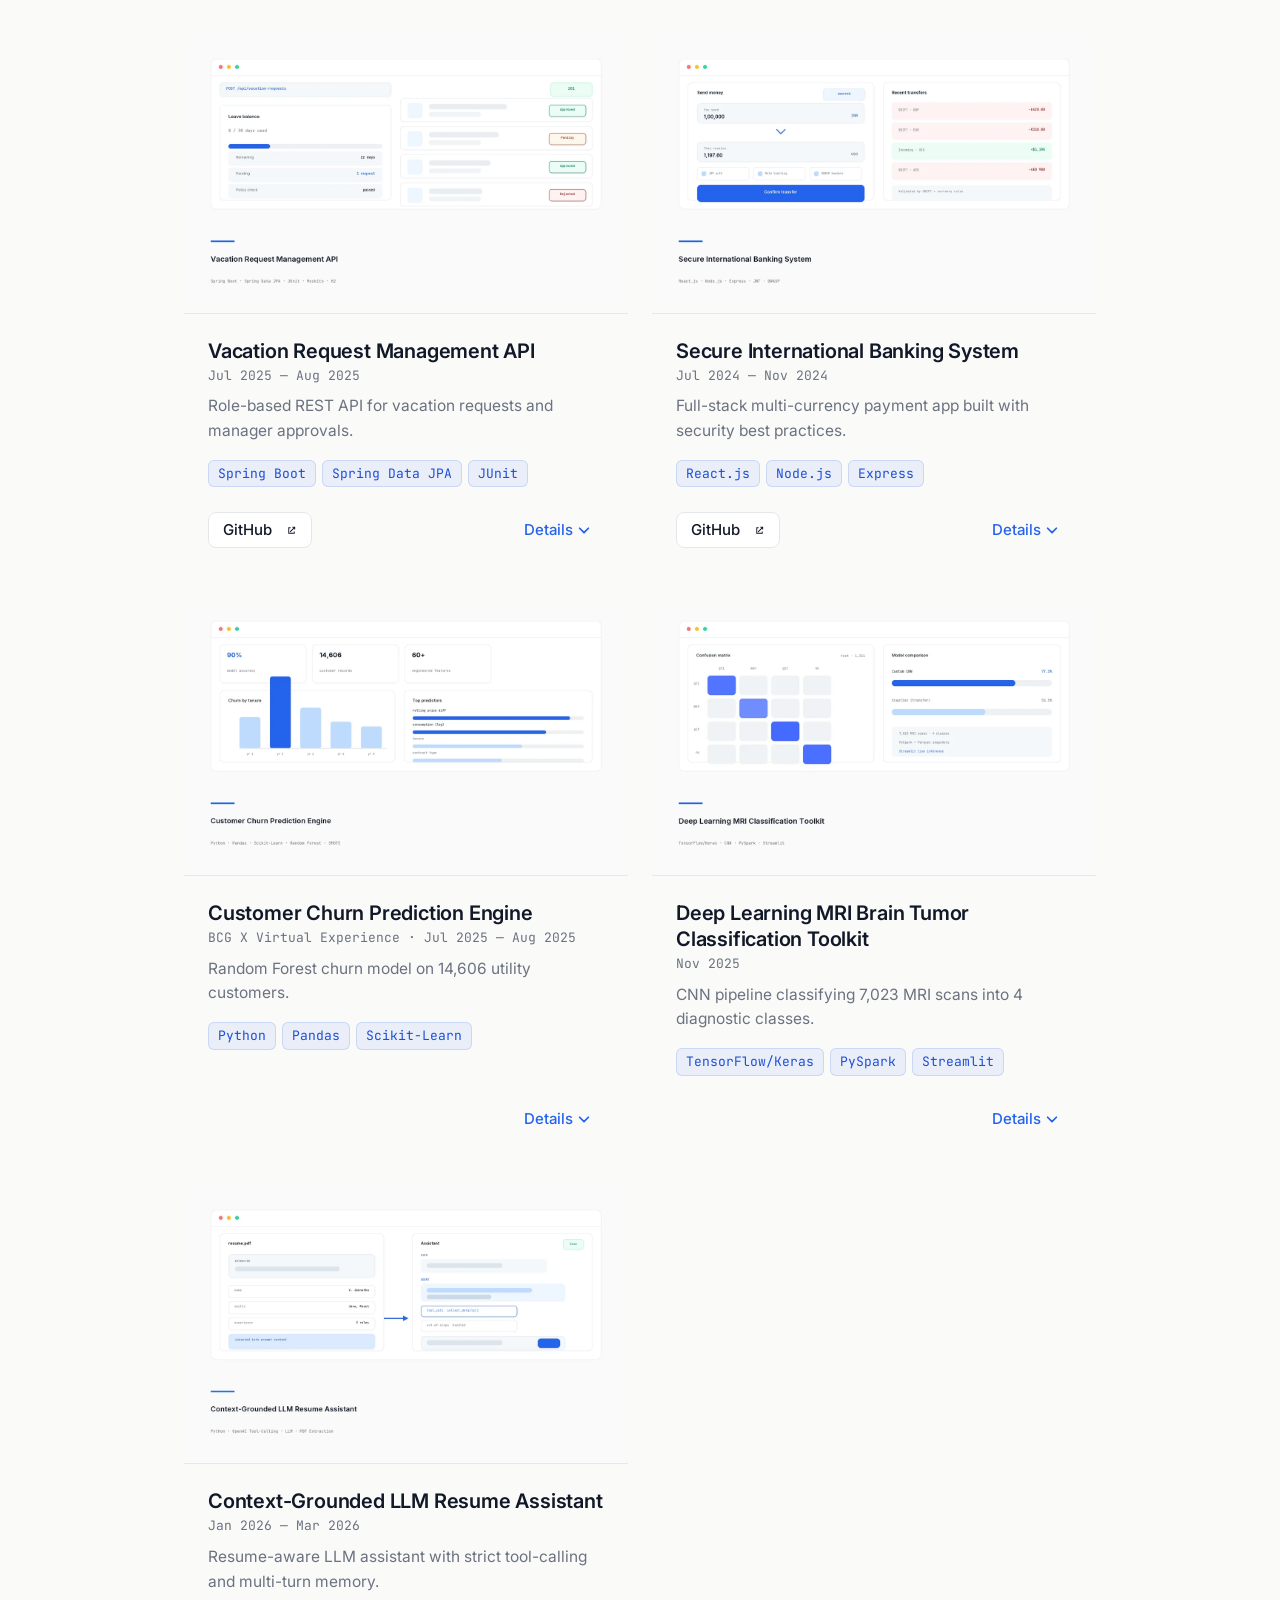
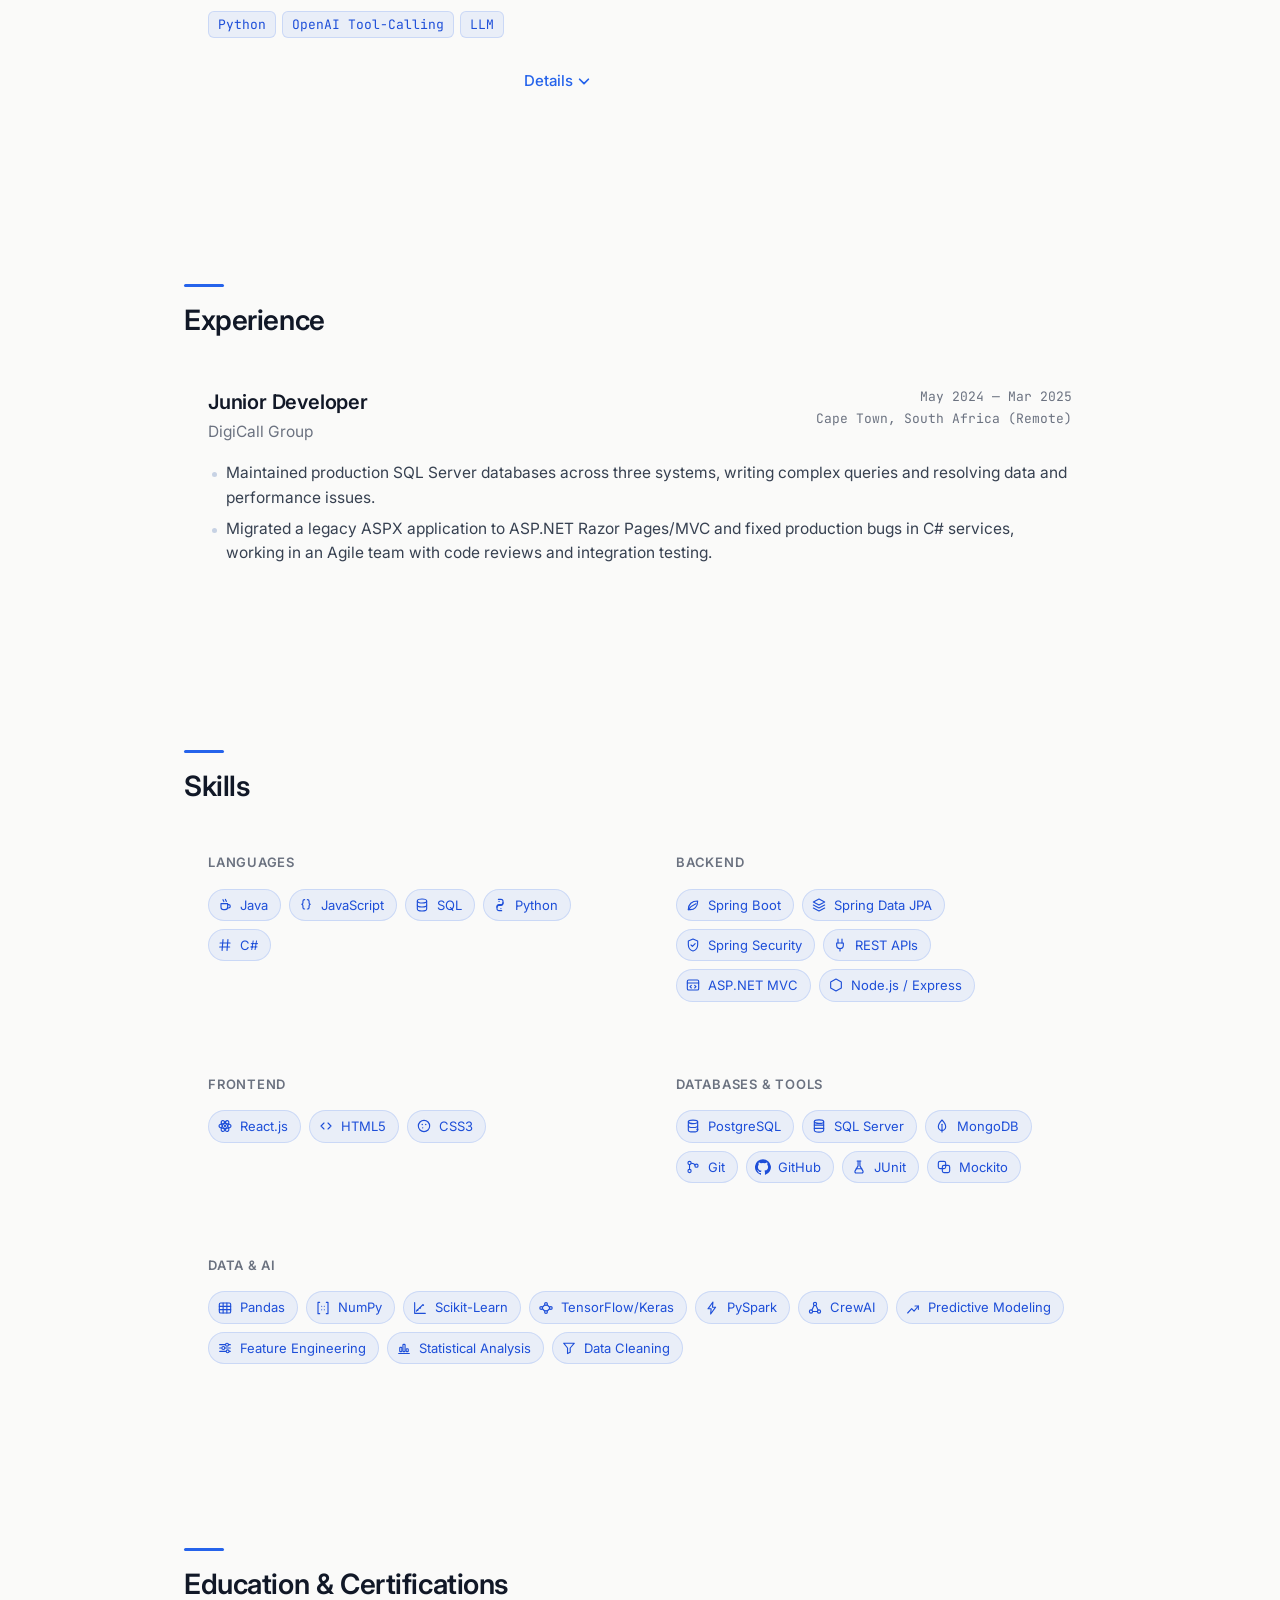
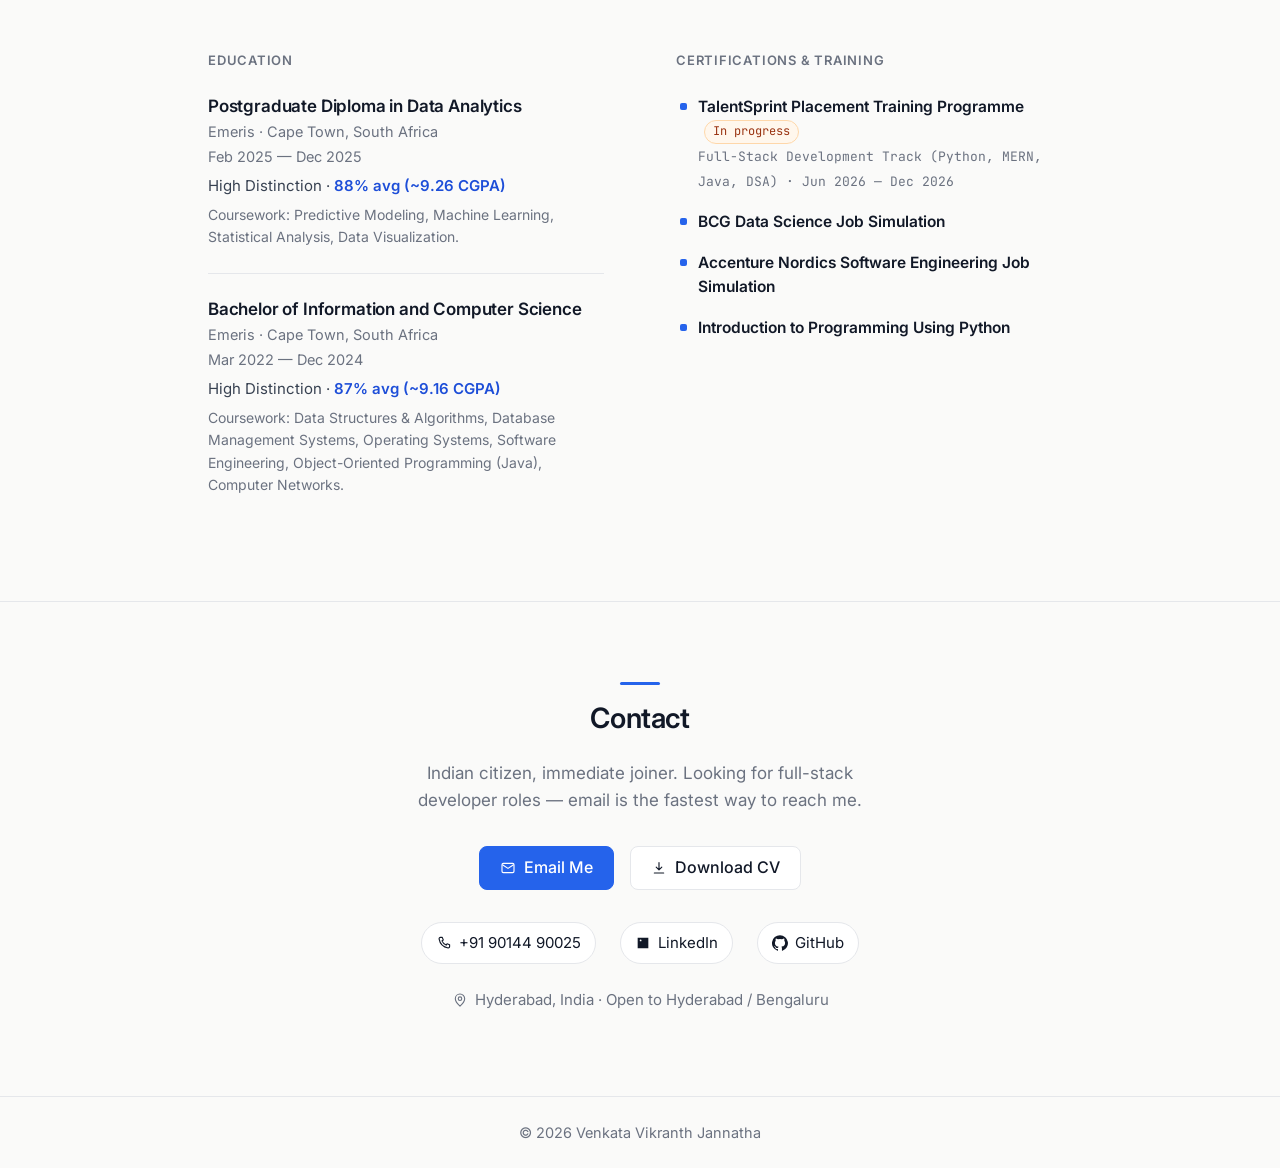
==== commit 0301316f: "Rebuild portfolio to spec: content-first, icon set, profile photo, filters Replaces the previous dra" ====
--- a/index.html
+++ b/index.html
@@ -4,29 +4,32 @@
   <meta charset="UTF-8">
   <meta name="viewport" content="width=device-width, initial-scale=1.0">
 
-  <title>Kunigiri Kavya — Full-Stack Developer (Java, Spring Boot, React)</title>
-  <meta name="description" content="Kunigiri Kavya — full-stack developer. B.Tech CSE (AI &amp; IPA) graduate, 9.27 CGPA. Java, Spring Boot, React, Node.js. Internship experience building REST APIs and full-stack web modules. Open to Hyderabad / Bengaluru.">
-  <meta name="author" content="Kunigiri Kavya">
+  <title>Venkata Vikranth Jannatha — Full-Stack Developer</title>
+  <meta name="description" content="Full-stack developer with hands-on experience in Java, Spring Boot, React.js and SQL, plus a year as a Junior Developer on production systems.">
+  <meta name="author" content="Venkata Vikranth Jannatha">
   <meta name="theme-color" content="#fafaf9">
 
   <!-- Open Graph / social preview -->
   <meta property="og:type" content="website">
-  <meta property="og:title" content="Kunigiri Kavya — Full-Stack Developer">
-  <meta property="og:description" content="Java, Spring Boot and React developer with internship experience in REST APIs and full-stack web modules. View projects, case studies and CV.">
+  <meta property="og:title" content="Venkata Vikranth Jannatha — Full-Stack Developer">
+  <meta property="og:description" content="Java, Spring Boot and React.js developer with a data analytics background. Secured REST APIs, real-time applications and machine-learning projects.">
   <meta property="og:image" content="assets/images/og-image.png">
   <meta property="og:image:width" content="1200">
   <meta property="og:image:height" content="630">
   <meta name="twitter:card" content="summary_large_image">
-  <meta name="twitter:title" content="Kunigiri Kavya — Full-Stack Developer">
-  <meta name="twitter:description" content="Java, Spring Boot and React developer. Projects, case studies and CV.">
+  <meta name="twitter:title" content="Venkata Vikranth Jannatha — Full-Stack Developer">
+  <meta name="twitter:description" content="Java, Spring Boot and React.js developer. Projects, case studies and CV.">
   <meta name="twitter:image" content="assets/images/og-image.png">
 
   <link rel="icon" type="image/png" sizes="32x32" href="assets/images/favicon-32.png">
   <link rel="apple-touch-icon" href="assets/images/apple-touch-icon.png">
 
-  <!-- Self-hosted fonts: preload the two faces used above the fold -->
-  <link rel="preload" href="assets/fonts/inter-400.woff2" as="font" type="font/woff2" crossorigin>
-  <link rel="preload" href="assets/fonts/inter-600.woff2" as="font" type="font/woff2" crossorigin>
+  <!-- Fonts: Inter (400-700) + JetBrains Mono (400-500) -->
+  <link rel="preconnect" href="https://fonts.googleapis.com">
+  <link rel="preconnect" href="https://fonts.gstatic.com" crossorigin>
+  <link
+    href="https://fonts.googleapis.com/css2?family=Inter:wght@400;500;600;700&family=JetBrains+Mono:wght@400;500&display=swap"
+    rel="stylesheet">
 
   <link rel="stylesheet" href="css/style.css">
 </head>
@@ -35,17 +38,14 @@
 
   <a class="skip-link" href="#main">Skip to content</a>
 
-  <!-- ===================== Header ===================== -->
+  <!-- ===================== 1. Navbar ===================== -->
   <header class="site-header" id="site-header">
     <div class="container nav-inner">
-      <a class="logo" href="#top">Kunigiri Kavya</a>
+      <a class="logo" href="#top">Vikranth Jannatha</a>
 
       <button class="nav-toggle" type="button" id="nav-toggle"
               aria-expanded="false" aria-controls="nav" aria-label="Open menu">
-        <svg viewBox="0 0 24 24" width="22" height="22" aria-hidden="true" focusable="false">
-          <path fill="none" stroke="currentColor" stroke-width="2" stroke-linecap="round"
-                d="M4 7h16M4 12h16M4 17h16"/>
-        </svg>
+        <span class="nav-toggle-bars" aria-hidden="true"></span>
       </button>
 
       <nav class="nav" id="nav" aria-label="Main">
@@ -67,272 +67,375 @@
 
   <main id="main">
 
-    <!-- ===================== Hero ===================== -->
+    <!-- ===================== 2. Hero ===================== -->
     <section class="hero" aria-labelledby="hero-name">
-      <div class="container">
-        <h1 id="hero-name">Kunigiri Kavya</h1>
-        <p class="hero-role">Full-Stack Developer · Java, Spring Boot, React</p>
-
-        <p class="chip">Immediate Joiner · Open to Hyderabad / Bengaluru</p>
-
-        <p class="hero-pitch">
-          B.Tech CSE (AI &amp; IPA) graduate with a 9.27 CGPA and two internships building full-stack
-          web modules and RESTful APIs in Java, Spring Boot and JavaScript. I like turning messy
-          requirements into clean, working software — most recently a role-based field service platform
-          with JWT authentication, JPA/Hibernate data access and analytics dashboards.
-        </p>
-
-        <div class="hero-actions">
-          <a class="btn btn--primary" href="#projects">View Projects</a>
-          <a class="btn btn--outline" href="assets/resume.pdf" target="_blank" rel="noopener">Download CV</a>
-          <a class="btn btn--text" href="mailto:kunigirikavya16283@gmail.com">Email Me</a>
+      <div class="container hero-inner">
+
+        <div class="hero-text">
+          <h1 id="hero-name">Venkata Vikranth Jannatha</h1>
+          <p class="hero-role">Full-Stack Developer&nbsp;|&nbsp;Java, Spring Boot, React</p>
+
+          <p class="chip">
+            <span class="chip-dot" aria-hidden="true"></span>
+            Immediate Joiner · Open to Hyderabad / Bengaluru
+          </p>
+
+          <p class="hero-pitch">
+            Full-stack developer with hands-on experience in Java, Spring Boot, React.js and SQL, plus a
+            year as a Junior Developer on production systems. Builds secure, well-tested REST APIs and
+            real-time applications, with a data analytics background that helps connect raw data to
+            user-facing features.
+          </p>
+
+          <div class="hero-actions">
+            <a class="btn btn--primary" href="#projects">View Projects</a>
+            <a class="btn btn--outline" href="assets/resume.pdf" target="_blank" rel="noopener">
+              Download CV
+            </a>
+            <a class="btn btn--text" href="mailto:vjannatha@gmail.com">Email Me</a>
+          </div>
+
+          <ul class="hero-socials">
+            <li>
+              <a href="https://github.com/JanickVision27" target="_blank" rel="noopener">
+                <span class="sr-only">GitHub profile (opens in a new tab)</span>
+                <svg viewBox="0 0 24 24" aria-hidden="true" focusable="false">
+                  <path d="M12 .3a12 12 0 0 0-3.8 23.4c.6.1.8-.3.8-.6v-2c-3.3.7-4-1.6-4-1.6-.6-1.4-1.4-1.8-1.4-1.8-1.1-.7.1-.7.1-.7 1.2.1 1.9 1.2 1.9 1.2 1 1.8 2.8 1.3 3.5 1 .1-.8.4-1.3.8-1.6-2.7-.3-5.5-1.3-5.5-5.9 0-1.3.5-2.4 1.2-3.2-.1-.3-.5-1.5.1-3.2 0 0 1-.3 3.3 1.2a11.5 11.5 0 0 1 6 0c2.3-1.5 3.3-1.2 3.3-1.2.6 1.7.2 2.9.1 3.2.8.8 1.2 1.9 1.2 3.2 0 4.6-2.8 5.6-5.5 5.9.4.4.8 1.1.8 2.2v3.3c0 .3.2.7.8.6A12 12 0 0 0 12 .3Z"/>
+                </svg>
+              </a>
+            </li>
+            <li>
+              <a href="https://www.linkedin.com/in/venkata-vikranth-jannatha-642323244/" target="_blank" rel="noopener">
+                <span class="sr-only">LinkedIn profile (opens in a new tab)</span>
+                <svg viewBox="0 0 24 24" aria-hidden="true" focusable="false">
+                  <path d="M20.4 20.5h-3.6v-5.6c0-1.3 0-3-1.8-3s-2.1 1.4-2.1 2.9v5.7H9.4V9h3.4v1.6h.1c.5-.9 1.6-1.9 3.4-1.9 3.6 0 4.3 2.4 4.3 5.5v6.3ZM5.3 7.4a2.1 2.1 0 1 1 0-4.2 2.1 2.1 0 0 1 0 4.2Zm1.8 13.1H3.6V9h3.5v11.5ZM22.2 0H1.8C.8 0 0 .8 0 1.7v20.5c0 1 .8 1.8 1.8 1.8h20.4c1 0 1.8-.8 1.8-1.8V1.7c0-1-.8-1.7-1.8-1.7Z"/>
+                </svg>
+              </a>
+            </li>
+          </ul>
         </div>
 
-        <div class="hero-socials">
-          <a href="https://github.com/kunigirikavya-kk" target="_blank" rel="noopener">
-            <span class="sr-only">GitHub profile (opens in a new tab)</span>
-            <svg viewBox="0 0 24 24" aria-hidden="true" focusable="false">
-              <path d="M12 .3a12 12 0 0 0-3.8 23.4c.6.1.8-.3.8-.6v-2c-3.3.7-4-1.6-4-1.6-.6-1.4-1.4-1.8-1.4-1.8-1.1-.7.1-.7.1-.7 1.2.1 1.9 1.2 1.9 1.2 1 1.8 2.8 1.3 3.5 1 .1-.8.4-1.3.8-1.6-2.7-.3-5.5-1.3-5.5-5.9 0-1.3.5-2.4 1.2-3.2-.1-.3-.5-1.5.1-3.2 0 0 1-.3 3.3 1.2a11.5 11.5 0 0 1 6 0c2.3-1.5 3.3-1.2 3.3-1.2.6 1.7.2 2.9.1 3.2.8.8 1.2 1.9 1.2 3.2 0 4.6-2.8 5.6-5.5 5.9.4.4.8 1.1.8 2.2v3.3c0 .3.2.7.8.6A12 12 0 0 0 12 .3Z"/>
-            </svg>
-          </a>
-          <a href="https://www.linkedin.com/in/kunigirikavya/" target="_blank" rel="noopener">
-            <span class="sr-only">LinkedIn profile (opens in a new tab)</span>
-            <svg viewBox="0 0 24 24" aria-hidden="true" focusable="false">
-              <path d="M20.4 20.5h-3.6v-5.6c0-1.3 0-3-1.8-3s-2.1 1.4-2.1 2.9v5.7H9.4V9h3.4v1.6h.1c.5-.9 1.6-1.9 3.4-1.9 3.6 0 4.3 2.4 4.3 5.5v6.3ZM5.3 7.4a2.1 2.1 0 1 1 0-4.2 2.1 2.1 0 0 1 0 4.2Zm1.8 13.1H3.6V9h3.5v11.5ZM22.2 0H1.8C.8 0 0 .8 0 1.7v20.5c0 1 .8 1.8 1.8 1.8h20.4c1 0 1.8-.8 1.8-1.8V1.7c0-1-.8-1.7-1.8-1.7Z"/>
-            </svg>
-          </a>
-          <a href="mailto:kunigirikavya16283@gmail.com">
-            <span class="sr-only">Email Kunigiri Kavya</span>
-            <svg viewBox="0 0 24 24" aria-hidden="true" focusable="false">
-              <path d="M2 5.5A2.5 2.5 0 0 1 4.5 3h15A2.5 2.5 0 0 1 22 5.5v13a2.5 2.5 0 0 1-2.5 2.5h-15A2.5 2.5 0 0 1 2 18.5v-13Zm2.6-.5 7.4 5.6L19.4 5H4.6Zm15.4 2-7.5 5.7a1.5 1.5 0 0 1-1.8 0L4 7v11.5c0 .3.2.5.5.5h15c.3 0 .5-.2.5-.5V7Z"/>
-            </svg>
-          </a>
-        </div>
+        <!-- Photo. Replace assets/images/profile.webp with your own square photo
+             (400x400 or larger) and update the alt text below. -->
+        <figure class="hero-photo">
+          <img src="assets/images/profile.webp" width="640" height="640"
+               alt="Portrait of Venkata Vikranth Jannatha" decoding="async">
+        </figure>
+
       </div>
     </section>
 
-    <!-- ===================== Projects ===================== -->
+    <!-- ===================== 3. Projects ===================== -->
     <section class="section" id="projects" aria-labelledby="projects-title">
       <div class="container">
         <h2 class="section-title" id="projects-title">Projects</h2>
         <p class="section-lede">
-          Four full-stack builds from internships and coursework. Open a card to read the short case
-          study — what it does, what I built, and what I took away from it.
+          Full-stack applications and data projects, with a short case study behind each one.
         </p>
 
+        <!-- Filter chips -->
+        <div class="filters" role="group" aria-label="Filter projects by category">
+          <button class="filter is-active" type="button" data-filter="all" aria-pressed="true">All</button>
+          <button class="filter" type="button" data-filter="fullstack" aria-pressed="false">Full-Stack</button>
+          <button class="filter" type="button" data-filter="data" aria-pressed="false">Data &amp; AI</button>
+        </div>
+
+        <p class="filter-status sr-only" id="filter-status" role="status" aria-live="polite"></p>
+
         <div class="projects-grid">
 
-          <!-- Featured -->
-          <article class="card project-card project-card--featured reveal" data-project-card>
+          <!-- ── Featured: Team Task & Sprint Tracker ── -->
+          <article class="card project-card project-card--featured reveal"
+                   data-category="fullstack" data-project-card>
             <div class="project-media">
-              <img src="assets/images/cover-field-service.webp" width="1200" height="750"
-                   alt="Interface preview of the Field Service Management Platform: a role-based dashboard with technician sidebar, SLA summary cards and a work-order chart."
+              <img src="assets/images/cover-tracker.webp" width="1200" height="750"
+                   alt="Interface preview of the Team Task and Sprint Tracker: a Kanban board with TODO, In Progress and Done columns."
                    loading="eager" decoding="async">
             </div>
 
             <div class="project-body">
-              <p class="project-flag">Featured · In progress</p>
-              <h3 class="project-title">Field Service Management Platform</h3>
+              <p class="project-flag">Featured · Full-Stack</p>
+              <h3 class="project-title">Team Task &amp; Sprint Tracker</h3>
+              <p class="project-meta">Aug 2026 — Present</p>
               <p class="project-summary">
-                A centralised, role-based suite for dispatching technicians, tracking parts and
-                monitoring SLA compliance across work orders.
+                Full-stack sprint management app with real-time Kanban updates and secured REST APIs.
               </p>
 
               <ul class="tags">
-                <li class="tag--accent">Spring Boot</li>
-                <li>React</li>
-                <li>TypeScript</li>
+                <li>Spring Boot</li>
+                <li>React.js</li>
                 <li>PostgreSQL</li>
-                <li>JWT Auth</li>
               </ul>
 
               <div class="project-links">
-                <!-- TODO: point at the exact repository once it is public -->
-                <a class="link-arrow" href="https://github.com/kunigirikavya-kk" target="_blank" rel="noopener">GitHub</a>
-                <span class="link-soon" title="Not deployed publicly yet">Live demo — not public yet</span>
-                <button class="case-toggle" type="button" aria-expanded="false" aria-controls="case-field-service">
-                  <span class="case-toggle-label">Case study</span>
+                <a class="btn btn--outline btn--sm link-ext"
+                   href="https://github.com/JanickVision27/Task-Sprint-Tracker"
+                   target="_blank" rel="noopener">GitHub</a>
+                <!-- TODO_LIVE_DEMO_URL: live demo button hidden until the URL is confirmed -->
+                <button class="details-toggle" type="button" aria-expanded="false" aria-controls="details-tracker">
+                  <span class="details-label">Details</span>
                   <svg viewBox="0 0 16 16" aria-hidden="true" focusable="false"><path fill="none" stroke="currentColor" stroke-width="2" stroke-linecap="round" stroke-linejoin="round" d="M3 6l5 5 5-5"/></svg>
                 </button>
               </div>
             </div>
 
-            <div class="case-study" id="case-field-service" hidden>
+            <div class="details" id="details-tracker" hidden>
               <h4>What it does</h4>
               <p>
-                Gives a service organisation one place to raise work orders, assign the right technician,
-                track the parts needed for each job and watch SLA deadlines across the board — with each
-                role seeing only what it should.
+                Teams plan work as Projects → Sprints → Tasks → Comments, and the Kanban board updates
+                live for everyone viewing it.
               </p>
               <h4>What I built</h4>
               <ul>
-                <li>REST APIs in Spring Boot with JPA/Hibernate for work orders, technicians and parts.</li>
-                <li>Role-based access control and JWT authentication for admin, dispatcher and technician views.</li>
-                <li>Analytics dashboards and self-service portals in React and TypeScript over PostgreSQL.</li>
-              </ul>
-              <h4>What I learned</h4>
+                <li>Backend in Java and Spring Boot with Spring Data JPA over PostgreSQL, modelling Projects, Sprints, Tasks and Comments.</li>
+                <li>Real-time Kanban collaboration using WebSockets, STOMP and SockJS, so task updates reach connected clients without polling.</li>
+                <li>REST APIs secured with Spring Security, JWT, BCrypt and role-based access control.</li>
+                <li>DTO validation and centralized exception handling for consistent API behaviour.</li>
+              </ul>
+              <h4>Key tech</h4>
+              <p>Java · Spring Boot · Spring Data JPA · Spring Security · JWT · WebSockets (STOMP/SockJS) · React.js · PostgreSQL</p>
+            </div>
+          </article>
+
+          <!-- ── Vacation Request Management API ── -->
+          <article class="card project-card reveal" data-category="fullstack" data-project-card>
+            <div class="project-media">
+              <img src="assets/images/cover-vacation-api.webp" width="1200" height="750"
+                   alt="Interface preview of the Vacation Request Management API: a leave balance panel beside a list of requests marked approved, pending and rejected."
+                   loading="lazy" decoding="async">
+            </div>
+
+            <div class="project-body">
+              <h3 class="project-title">Vacation Request Management API</h3>
+              <p class="project-meta">Jul 2025 — Aug 2025</p>
+              <p class="project-summary">
+                Role-based REST API for vacation requests and manager approvals.
+              </p>
+
+              <ul class="tags">
+                <li>Spring Boot</li>
+                <li>Spring Data JPA</li>
+                <li>JUnit</li>
+              </ul>
+
+              <div class="project-links">
+                <a class="btn btn--outline btn--sm link-ext"
+                   href="https://github.com/JanickVision27/Spring-Boot-Project-Java"
+                   target="_blank" rel="noopener">GitHub</a>
+                <button class="details-toggle" type="button" aria-expanded="false" aria-controls="details-vacation">
+                  <span class="details-label">Details</span>
+                  <svg viewBox="0 0 16 16" aria-hidden="true" focusable="false"><path fill="none" stroke="currentColor" stroke-width="2" stroke-linecap="round" stroke-linejoin="round" d="M3 6l5 5 5-5"/></svg>
+                </button>
+              </div>
+            </div>
+
+            <div class="details" id="details-vacation" hidden>
+              <h4>What it does</h4>
               <p>
-                Designing permissions early is far cheaper than retrofitting them: getting roles into the
-                data model first shaped the API and the UI at the same time.
-              </p>
+                Employees submit vacation requests and managers approve or reject them, with the
+                company's leave policy enforced by the API rather than the client.
+              </p>
+              <h4>What I built</h4>
+              <ul>
+                <li>Employee vacation requests and manager approvals with role-based access control and policy validation.</li>
+                <li>DTO-based validation and centralized exception handling for consistent API behaviour.</li>
+                <li>29 JUnit and Mockito tests, including unit and integration tests with Spring Data JPA and an H2 test database.</li>
+              </ul>
+              <h4>Key tech</h4>
+              <p>Java · Spring Boot · Spring Data JPA · JUnit · Mockito · H2</p>
             </div>
           </article>
 
-          <!-- Project 2 -->
-          <article class="card project-card reveal" data-project-card>
+          <!-- ── Secure International Banking System ── -->
+          <article class="card project-card reveal" data-category="fullstack" data-project-card>
             <div class="project-media">
-              <img src="assets/images/cover-job-portal.webp" width="1200" height="750"
-                   alt="Interface preview of the Online Job Portal: filter chips above a list of job result cards with apply buttons."
+              <img src="assets/images/cover-banking.webp" width="1200" height="750"
+                   alt="Interface preview of the Secure International Banking System: a multi-currency transfer form beside a list of recent SWIFT transfers."
                    loading="lazy" decoding="async">
             </div>
 
             <div class="project-body">
-              <h3 class="project-title">Online Job Portal</h3>
+              <h3 class="project-title">Secure International Banking System</h3>
+              <p class="project-meta">Jul 2024 — Nov 2024</p>
               <p class="project-summary">
-                A responsive MERN recruitment platform with dynamic job filtering and applicant management.
+                Full-stack multi-currency payment app built with security best practices.
               </p>
 
               <ul class="tags">
                 <li>React.js</li>
                 <li>Node.js</li>
-                <li>Express.js</li>
-                <li>MongoDB</li>
+                <li>Express</li>
               </ul>
 
               <div class="project-links">
-                <!-- TODO: point at the exact repository once it is public -->
-                <a class="link-arrow" href="https://github.com/kunigirikavya-kk" target="_blank" rel="noopener">GitHub</a>
-                <span class="link-soon" title="Not deployed publicly yet">Live demo — not public yet</span>
-                <button class="case-toggle" type="button" aria-expanded="false" aria-controls="case-job-portal">
-                  <span class="case-toggle-label">Case study</span>
+                <a class="btn btn--outline btn--sm link-ext"
+                   href="https://github.com/JanickVision27/APDS_POE"
+                   target="_blank" rel="noopener">GitHub</a>
+                <button class="details-toggle" type="button" aria-expanded="false" aria-controls="details-banking">
+                  <span class="details-label">Details</span>
                   <svg viewBox="0 0 16 16" aria-hidden="true" focusable="false"><path fill="none" stroke="currentColor" stroke-width="2" stroke-linecap="round" stroke-linejoin="round" d="M3 6l5 5 5-5"/></svg>
                 </button>
               </div>
             </div>
 
-            <div class="case-study" id="case-job-portal" hidden>
+            <div class="details" id="details-banking" hidden>
               <h4>What it does</h4>
               <p>
-                Lets recruiters post openings and lets candidates search, filter and apply — with an
-                applicant pipeline the recruiter can move through as people progress.
+                Moves money between currencies with the validation and hardening an international
+                payment flow needs.
               </p>
               <h4>What I built</h4>
               <ul>
-                <li>Job search and filtering across the MERN stack with reusable React components.</li>
-                <li>Applicant management flows on Express routes with MongoDB persistence.</li>
-                <li>Query tuning: added indexes and restructured route handling to cut response times.</li>
-              </ul>
-              <h4>What I learned</h4>
-              <p>
-                Most of the speed-up came from the database, not the UI — indexing the fields recruiters
-                actually filtered on did more than any front-end change.
-              </p>
+                <li>REST APIs for multi-currency transactions and SWIFT validation.</li>
+                <li>JWT authentication, bcrypt hashing, input sanitization, rate limiting and Helmet security headers based on OWASP practices.</li>
+                <li>Automated testing and static analysis with Jest, CircleCI and SonarCloud.</li>
+                <li>Structured logging with Winston and Morgan.</li>
+              </ul>
+              <h4>Key tech</h4>
+              <p>React.js · Node.js · Express · JWT · bcrypt · Helmet · Jest · CircleCI · SonarCloud</p>
             </div>
           </article>
 
-          <!-- Project 3 -->
-          <article class="card project-card reveal" data-project-card>
+          <!-- ── Customer Churn Prediction Engine ── -->
+          <article class="card project-card reveal" data-category="data" data-project-card>
             <div class="project-media">
-              <img src="assets/images/cover-airline.webp" width="1200" height="750"
-                   alt="Interface preview of the Airline Reservation System: a flight search bar, seat selection grid and booking summary panel."
+              <img src="assets/images/cover-churn.webp" width="1200" height="750"
+                   alt="Interface preview of the Customer Churn Prediction Engine: accuracy and dataset cards above a churn-by-tenure chart and a chart of the top predictive features."
                    loading="lazy" decoding="async">
             </div>
 
             <div class="project-body">
-              <h3 class="project-title">Airline Reservation System</h3>
+              <h3 class="project-title">Customer Churn Prediction Engine</h3>
+              <p class="project-meta">BCG X Virtual Experience · Jul 2025 — Aug 2025</p>
               <p class="project-summary">
-                An end-to-end booking application with secure authentication, automated seat allocation
-                and mock payment processing.
+                Random Forest churn model on 14,606 utility customers.
               </p>
 
               <ul class="tags">
-                <li>Django</li>
-                <li>Flask</li>
-                <li>JavaScript</li>
-                <li>SQLite</li>
+                <li>Python</li>
+                <li>Pandas</li>
+                <li>Scikit-Learn</li>
               </ul>
 
               <div class="project-links">
-                <!-- TODO: point at the exact repository once it is public -->
-                <a class="link-arrow" href="https://github.com/kunigirikavya-kk" target="_blank" rel="noopener">GitHub</a>
-                <span class="link-soon" title="Not deployed publicly yet">Live demo — not public yet</span>
-                <button class="case-toggle" type="button" aria-expanded="false" aria-controls="case-airline">
-                  <span class="case-toggle-label">Case study</span>
+                <!-- TODO_GITHUB_URL: GitHub button hidden until the repository URL is confirmed -->
+                <button class="details-toggle" type="button" aria-expanded="false" aria-controls="details-churn">
+                  <span class="details-label">Details</span>
                   <svg viewBox="0 0 16 16" aria-hidden="true" focusable="false"><path fill="none" stroke="currentColor" stroke-width="2" stroke-linecap="round" stroke-linejoin="round" d="M3 6l5 5 5-5"/></svg>
                 </button>
               </div>
             </div>
 
-            <div class="case-study" id="case-airline" hidden>
+            <div class="details" id="details-churn" hidden>
               <h4>What it does</h4>
               <p>
-                Search flights, pick a seat and complete a booking — with seat availability and
-                confirmations handled by the backend rather than trusted from the browser.
+                Identifies which utility customers are likely to leave, and why — so retention effort
+                goes where it pays.
               </p>
               <h4>What I built</h4>
               <ul>
-                <li>Flight search and booking flow with Django models and Flask service endpoints.</li>
-                <li>Login-protected booking with automated seat allocation and mock payment handling.</li>
-                <li>Server-side validation so the same seat can never be sold twice.</li>
-              </ul>
-              <h4>What I learned</h4>
-              <p>
-                Splitting a project across Django and Flask forced me to keep state and authentication
-                consistent between two frameworks — a good lesson in where session logic really lives.
-              </p>
+                <li>Analysed historical data for 14,606 customers with Pandas and Seaborn to isolate churn drivers, including a 27% churn spike in year-2 cohorts.</li>
+                <li>Engineered 60+ features (rolling price differentials, log-transformed consumption, one-hot encodings) and reduced multi-collinearity with correlation filtering.</li>
+                <li>Trained a Random Forest classifier reaching 90% accuracy, using SMOTE for class imbalance and RandomizedSearchCV for hyperparameter tuning.</li>
+              </ul>
+              <h4>Key tech</h4>
+              <p>Python · Pandas · NumPy · Scikit-Learn · Seaborn · SMOTE · RandomizedSearchCV</p>
             </div>
           </article>
 
-          <!-- Project 4 -->
-          <article class="card project-card reveal" data-project-card>
+          <!-- ── MRI Classification Toolkit ── -->
+          <article class="card project-card reveal" data-category="data" data-project-card>
             <div class="project-media">
-              <img src="assets/images/cover-nutrition.webp" width="1200" height="750"
-                   alt="Interface preview of the AI-Driven Nutrition and Fitness System: a vitals line chart beside a progress gauge and recommendation rows."
+              <img src="assets/images/cover-mri.webp" width="1200" height="750"
+                   alt="Interface preview of the MRI Classification Toolkit: a four-class confusion matrix beside a model comparison chart showing CNN at 77.3 percent and Xception at 58.5 percent."
                    loading="lazy" decoding="async">
             </div>
 
             <div class="project-body">
-              <h3 class="project-title">AI-Driven Nutrition &amp; Fitness System</h3>
+              <h3 class="project-title">Deep Learning MRI Brain Tumor Classification Toolkit</h3>
+              <p class="project-meta">Nov 2025</p>
               <p class="project-summary">
-                An IoT telemetry pipeline that reads live vitals and turns them into personalised health
-                and dietary recommendations.
+                CNN pipeline classifying 7,023 MRI scans into 4 diagnostic classes.
               </p>
 
               <ul class="tags">
-                <li>Python</li>
-                <li>IoT</li>
-                <li>ESP32</li>
-                <li>Machine Learning</li>
+                <li>TensorFlow/Keras</li>
+                <li>PySpark</li>
+                <li>Streamlit</li>
               </ul>
 
               <div class="project-links">
-                <!-- TODO: point at the exact repository once it is public -->
-                <a class="link-arrow" href="https://github.com/kunigirikavya-kk" target="_blank" rel="noopener">GitHub</a>
-                <span class="link-soon" title="Not deployed publicly yet">Live demo — not public yet</span>
-                <button class="case-toggle" type="button" aria-expanded="false" aria-controls="case-nutrition">
-                  <span class="case-toggle-label">Case study</span>
+                <!-- TODO_GITHUB_URL and TODO_LIVE_DEMO_URL: both buttons hidden until confirmed -->
+                <button class="details-toggle" type="button" aria-expanded="false" aria-controls="details-mri">
+                  <span class="details-label">Details</span>
                   <svg viewBox="0 0 16 16" aria-hidden="true" focusable="false"><path fill="none" stroke="currentColor" stroke-width="2" stroke-linecap="round" stroke-linejoin="round" d="M3 6l5 5 5-5"/></svg>
                 </button>
               </div>
             </div>
 
-            <div class="case-study" id="case-nutrition" hidden>
+            <div class="details" id="details-mri" hidden>
               <h4>What it does</h4>
               <p>
-                Collects heart rate and blood-oxygen readings from wearable sensors, stores them as a
-                time series and uses them to suggest meals and workouts suited to the person.
+                Takes an MRI scan and predicts which of four diagnostic classes it belongs to, served
+                through a live web application.
               </p>
               <h4>What I built</h4>
               <ul>
-                <li>Telemetry pipeline from ESP32 with MAX30100 sensors into Python services.</li>
-                <li>Data-cleaning and feature steps to turn noisy raw vitals into usable signals.</li>
-                <li>Model output mapped into plain-language health and dietary suggestions.</li>
-              </ul>
-              <h4>What I learned</h4>
+                <li>End-to-end computer vision pipeline automating preprocessing, resizing and validation splits.</li>
+                <li>Compared a custom CNN with an Xception transfer-learning model; best accuracy 77.3%.</li>
+                <li>Used PySpark and Apache Parquet for cached dataset snapshots.</li>
+                <li>Deployed a live Streamlit app for instant image predictions.</li>
+              </ul>
+              <h4>Key tech</h4>
+              <p>Python · TensorFlow/Keras · CNN · Xception · PySpark · Apache Parquet · Streamlit</p>
+            </div>
+          </article>
+
+          <!-- ── Context-Grounded LLM Resume Assistant ── -->
+          <article class="card project-card reveal" data-category="data" data-project-card>
+            <div class="project-media">
+              <img src="assets/images/cover-resume-assistant.webp" width="1200" height="750"
+                   alt="Interface preview of the Context-Grounded LLM Resume Assistant: extracted resume fields feeding into an assistant chat with structured tool calls."
+                   loading="lazy" decoding="async">
+            </div>
+
+            <div class="project-body">
+              <h3 class="project-title">Context-Grounded LLM Resume Assistant</h3>
+              <p class="project-meta">Jan 2026 — Mar 2026</p>
+              <p class="project-summary">
+                Resume-aware LLM assistant with strict tool-calling and multi-turn memory.
+              </p>
+
+              <ul class="tags">
+                <li>Python</li>
+                <li>OpenAI Tool-Calling</li>
+                <li>LLM</li>
+              </ul>
+
+              <div class="project-links">
+                <!-- TODO_GITHUB_URL: GitHub button hidden until the repository URL is confirmed -->
+                <button class="details-toggle" type="button" aria-expanded="false" aria-controls="details-resume">
+                  <span class="details-label">Details</span>
+                  <svg viewBox="0 0 16 16" aria-hidden="true" focusable="false"><path fill="none" stroke="currentColor" stroke-width="2" stroke-linecap="round" stroke-linejoin="round" d="M3 6l5 5 5-5"/></svg>
+                </button>
+              </div>
+            </div>
+
+            <div class="details" id="details-resume" hidden>
+              <h4>What it does</h4>
               <p>
-                Real sensor data is messy — a third of the work was filtering noise, not modelling,
-                before any prediction could be trusted.
-              </p>
+                Answers questions about a résumé it has actually read, and stays inside that context
+                instead of improvising.
+              </p>
+              <h4>What I built</h4>
+              <ul>
+                <li>Automated PDF extraction pipeline that injects résumé data into LLM prompts.</li>
+                <li>Strict OpenAI Tool-Calling functions to standardise data collection and handle out-of-scope queries.</li>
+                <li>Memory structures for multi-turn continuity.</li>
+                <li>Deployed with environment-variable secret management for API keys.</li>
+              </ul>
+              <h4>Key tech</h4>
+              <p>Python · OpenAI Tool-Calling · LLM orchestration · PDF extraction · Environment-based secrets</p>
             </div>
           </article>
 
@@ -340,191 +443,188 @@
       </div>
     </section>
 
-    <!-- ===================== Experience ===================== -->
+    <!-- ===================== 4. Experience ===================== -->
     <section class="section" id="experience" aria-labelledby="experience-title">
       <div class="container">
         <h2 class="section-title" id="experience-title">Experience</h2>
 
-        <div class="xp-list">
-          <article class="xp-item reveal">
-            <p class="xp-when">Jul 2026 — Oct 2026<br>Remote</p>
+        <article class="xp-item reveal">
+          <div class="xp-head">
             <div>
-              <h3 class="xp-role">Java Full Stack Developer Intern</h3>
-              <p class="xp-org">Zidio Development · Bengaluru, Karnataka</p>
-              <ul class="xp-points">
-                <li>Developed full-stack web modules and RESTful APIs using Java, Spring Boot and JavaScript.</li>
-                <li>Optimised database queries with JPA/Hibernate and resolved application issues during Agile sprint cycles.</li>
-                <li>Collaborated on version control, code reviews and sprint planning using Git.</li>
-              </ul>
-            </div>
-          </article>
-
-          <article class="xp-item reveal">
-            <p class="xp-when">Jun 2024 — Jul 2024<br>Remote</p>
-            <div>
-              <h3 class="xp-role">Python Developer Intern</h3>
-              <p class="xp-org">Octanet Services Pvt Ltd · Vijayawada, Andhra Pradesh</p>
-              <ul class="xp-points">
-                <li>Built core ATM operation features covering balance inquiries, withdrawals, deposits and transaction history.</li>
-                <li>Applied object-oriented design principles and software development best practices in Python.</li>
-              </ul>
-            </div>
-          </article>
+              <h3 class="xp-role">Junior Developer</h3>
+              <p class="xp-org">DigiCall Group</p>
+            </div>
+            <p class="xp-when">May 2024 — Mar 2025<br><span>Cape Town, South Africa (Remote)</span></p>
+          </div>
+          <ul class="xp-points">
+            <li>Maintained production SQL Server databases across three systems, writing complex queries and resolving data and performance issues.</li>
+            <li>Migrated a legacy ASPX application to ASP.NET Razor Pages/MVC and fixed production bugs in C# services, working in an Agile team with code reviews and integration testing.</li>
+          </ul>
+        </article>
+      </div>
+    </section>
+
+    <!-- ===================== 5. Skills ===================== -->
+    <section class="section" id="skills" aria-labelledby="skills-title">
+      <div class="container">
+        <h2 class="section-title" id="skills-title">Skills</h2>
+
+        <div class="skills-grid">
+
+          <div class="card skill-group reveal">
+            <h3>Languages</h3>
+            <ul class="chips">
+              <li class="chip-skill"><span class="chip-icon" data-icon="java" aria-hidden="true"></span>Java</li>
+              <li class="chip-skill"><span class="chip-icon" data-icon="javascript" aria-hidden="true"></span>JavaScript</li>
+              <li class="chip-skill"><span class="chip-icon" data-icon="sql" aria-hidden="true"></span>SQL</li>
+              <li class="chip-skill"><span class="chip-icon" data-icon="python" aria-hidden="true"></span>Python</li>
+              <li class="chip-skill"><span class="chip-icon" data-icon="csharp" aria-hidden="true"></span>C#</li>
+            </ul>
+          </div>
+
+          <div class="card skill-group reveal">
+            <h3>Backend</h3>
+            <ul class="chips">
+              <li class="chip-skill"><span class="chip-icon" data-icon="spring" aria-hidden="true"></span>Spring Boot</li>
+              <li class="chip-skill"><span class="chip-icon" data-icon="jpa" aria-hidden="true"></span>Spring Data JPA</li>
+              <li class="chip-skill"><span class="chip-icon" data-icon="security" aria-hidden="true"></span>Spring Security</li>
+              <li class="chip-skill"><span class="chip-icon" data-icon="rest" aria-hidden="true"></span>REST APIs</li>
+              <li class="chip-skill"><span class="chip-icon" data-icon="dotnet" aria-hidden="true"></span>ASP.NET MVC</li>
+              <li class="chip-skill"><span class="chip-icon" data-icon="nodejs" aria-hidden="true"></span>Node.js / Express</li>
+            </ul>
+          </div>
+
+          <div class="card skill-group reveal">
+            <h3>Frontend</h3>
+            <ul class="chips">
+              <li class="chip-skill"><span class="chip-icon" data-icon="react" aria-hidden="true"></span>React.js</li>
+              <li class="chip-skill"><span class="chip-icon" data-icon="html5" aria-hidden="true"></span>HTML5</li>
+              <li class="chip-skill"><span class="chip-icon" data-icon="css3" aria-hidden="true"></span>CSS3</li>
+            </ul>
+          </div>
+
+          <div class="card skill-group reveal">
+            <h3>Databases &amp; Tools</h3>
+            <ul class="chips">
+              <li class="chip-skill"><span class="chip-icon" data-icon="postgresql" aria-hidden="true"></span>PostgreSQL</li>
+              <li class="chip-skill"><span class="chip-icon" data-icon="sqlserver" aria-hidden="true"></span>SQL Server</li>
+              <li class="chip-skill"><span class="chip-icon" data-icon="mongodb" aria-hidden="true"></span>MongoDB</li>
+              <li class="chip-skill"><span class="chip-icon" data-icon="git" aria-hidden="true"></span>Git</li>
+              <li class="chip-skill"><span class="chip-icon" data-icon="github" aria-hidden="true"></span>GitHub</li>
+              <li class="chip-skill"><span class="chip-icon" data-icon="junit" aria-hidden="true"></span>JUnit</li>
+              <li class="chip-skill"><span class="chip-icon" data-icon="mockito" aria-hidden="true"></span>Mockito</li>
+            </ul>
+          </div>
+
+          <div class="card skill-group skill-group--wide reveal">
+            <h3>Data &amp; AI</h3>
+            <ul class="chips">
+              <li class="chip-skill"><span class="chip-icon" data-icon="pandas" aria-hidden="true"></span>Pandas</li>
+              <li class="chip-skill"><span class="chip-icon" data-icon="numpy" aria-hidden="true"></span>NumPy</li>
+              <li class="chip-skill"><span class="chip-icon" data-icon="sklearn" aria-hidden="true"></span>Scikit-Learn</li>
+              <li class="chip-skill"><span class="chip-icon" data-icon="tensorflow" aria-hidden="true"></span>TensorFlow/Keras</li>
+              <li class="chip-skill"><span class="chip-icon" data-icon="pyspark" aria-hidden="true"></span>PySpark</li>
+              <li class="chip-skill"><span class="chip-icon" data-icon="crewai" aria-hidden="true"></span>CrewAI</li>
+              <li class="chip-skill"><span class="chip-icon" data-icon="predictive" aria-hidden="true"></span>Predictive Modeling</li>
+              <li class="chip-skill"><span class="chip-icon" data-icon="features" aria-hidden="true"></span>Feature Engineering</li>
+              <li class="chip-skill"><span class="chip-icon" data-icon="stats" aria-hidden="true"></span>Statistical Analysis</li>
+              <li class="chip-skill"><span class="chip-icon" data-icon="cleaning" aria-hidden="true"></span>Data Cleaning</li>
+            </ul>
+          </div>
+
         </div>
       </div>
     </section>
 
-    <!-- ===================== Skills ===================== -->
-    <section class="section" id="skills" aria-labelledby="skills-title">
+    <!-- ===================== 6. Education & Certifications ===================== -->
+    <section class="section" id="education" aria-labelledby="education-title">
       <div class="container">
-        <h2 class="section-title" id="skills-title">Skills</h2>
-
-        <div class="skills-grid">
-          <div class="card skill-group reveal">
-            <h3>Languages</h3>
-            <ul class="tags">
-              <li>Python</li>
-              <li>Java</li>
-              <li>C</li>
-              <li>JavaScript</li>
-              <li>HTML</li>
-              <li>CSS</li>
+        <h2 class="section-title" id="education-title">Education &amp; Certifications</h2>
+
+        <div class="two-col">
+
+          <div class="card block reveal">
+            <h3 class="block-title">Education</h3>
+
+            <div class="entry">
+              <h4>Postgraduate Diploma in Data Analytics</h4>
+              <p class="entry-meta">Emeris · Cape Town, South Africa</p>
+              <p class="entry-meta">Feb 2025 — Dec 2025</p>
+              <p class="entry-note">High Distinction · <strong>88% avg (~9.26 CGPA)</strong></p>
+              <p class="entry-extra">Coursework: Predictive Modeling, Machine Learning, Statistical Analysis, Data Visualization.</p>
+            </div>
+
+            <div class="entry">
+              <h4>Bachelor of Information and Computer Science</h4>
+              <p class="entry-meta">Emeris · Cape Town, South Africa</p>
+              <p class="entry-meta">Mar 2022 — Dec 2024</p>
+              <p class="entry-note">High Distinction · <strong>87% avg (~9.16 CGPA)</strong></p>
+              <p class="entry-extra">Coursework: Data Structures &amp; Algorithms, Database Management Systems, Operating Systems, Software Engineering, Object-Oriented Programming (Java), Computer Networks.</p>
+            </div>
+          </div>
+
+          <div class="card block reveal">
+            <h3 class="block-title">Certifications &amp; Training</h3>
+
+            <ul class="cert-list">
+              <li>
+                <strong>TalentSprint Placement Training Programme</strong>
+                <span class="pill-progress">In progress</span>
+                <br><span class="cert-meta">Full-Stack Development Track (Python, MERN, Java, DSA) · Jun 2026 — Dec 2026</span>
+              </li>
+              <li>
+                <strong>BCG Data Science Job Simulation</strong>
+              </li>
+              <li>
+                <strong>Accenture Nordics Software Engineering Job Simulation</strong>
+              </li>
+              <li>
+                <strong>Introduction to Programming Using Python</strong>
+              </li>
             </ul>
           </div>
 
-          <div class="card skill-group reveal">
-            <h3>Backend</h3>
-            <ul class="tags">
-              <li>Spring Boot</li>
-              <li>Node.js</li>
-              <li>Express.js</li>
-              <li>Django</li>
-              <li>Flask</li>
-              <li>JPA/Hibernate</li>
-              <li>RESTful APIs</li>
-            </ul>
-          </div>
-
-          <div class="card skill-group reveal">
-            <h3>Frontend</h3>
-            <ul class="tags">
-              <li>React.js</li>
-              <li>TypeScript</li>
-              <li>HTML</li>
-              <li>CSS</li>
-            </ul>
-          </div>
-
-          <div class="card skill-group reveal">
-            <h3>Databases &amp; Tools</h3>
-            <ul class="tags">
-              <li>MySQL</li>
-              <li>PostgreSQL</li>
-              <li>MongoDB</li>
-              <li>Git</li>
-              <li>VS Code</li>
-              <li>PyCharm</li>
-              <li>Agile/Scrum</li>
-            </ul>
-          </div>
         </div>
       </div>
     </section>
 
-    <!-- ===================== Education & certifications ===================== -->
-    <section class="section" id="education" aria-labelledby="education-title">
-      <div class="container">
-        <h2 class="section-title" id="education-title">Education &amp; Certifications</h2>
-
-        <div class="two-col">
-          <div class="card block reveal">
-            <h3 class="block-title">Education</h3>
-
-            <div class="entry">
-              <h4>B.Tech — Computer Science &amp; Engineering (AI &amp; IPA)</h4>
-              <p class="entry-meta">Koneru Lakshmaiah Education Foundation (KLEF) · Guntur, Andhra Pradesh</p>
-              <p class="entry-meta">Aug 2022 — Jul 2026</p>
-              <p class="entry-note">CGPA <strong>9.27 / 10</strong></p>
-            </div>
-
-            <div class="entry">
-              <h4>Leadership — Core Member, School of Data Science (SODS)</h4>
-              <p class="entry-meta">KL University</p>
-              <p class="entry-note">
-                Contributed to technical workshops, student mentorship and initiatives promoting
-                analytics and innovation within the club.
-              </p>
-            </div>
-          </div>
-
-          <div class="card block reveal">
-            <h3 class="block-title">Certifications</h3>
-
-            <ul class="cert-list">
-              <li>
-                TalentSprint (part of Accenture) — Placement Training Programme, Full-Stack Development Track
-                <span class="pill-progress">In progress</span>
-                <br><span class="cert-year">Jun 2026 — Dec 2026 · Python, MERN, Java, DSA</span>
-              </li>
-              <li>
-                Automation Anywhere Certified RPA Professional (Automation 360)
-                <br><span class="cert-year">2023</span>
-              </li>
-              <li>Oracle Cloud Infrastructure 2024 Certified</li>
-              <li>Salesforce AI Associate</li>
-              <li>Python Certification</li>
-            </ul>
-          </div>
-        </div>
-      </div>
-    </section>
-
-    <!-- ===================== Contact ===================== -->
+    <!-- ===================== 7. Contact ===================== -->
     <section class="section contact" id="contact" aria-labelledby="contact-title">
       <div class="container">
         <h2 class="section-title" id="contact-title">Contact</h2>
         <p class="contact-lede">
-          Looking for a full-stack or backend role in Hyderabad or Bengaluru. I usually reply the
-          same day — email is the fastest way to reach me.
+          Indian citizen, immediate joiner. Looking for full-stack developer roles — email is the
+          fastest way to reach me.
         </p>
 
         <div class="contact-actions">
-          <a class="btn btn--primary" href="mailto:kunigirikavya16283@gmail.com">Email Me</a>
-          <a class="btn btn--outline" href="assets/resume.pdf" target="_blank" rel="noopener">View CV</a>
+          <a class="btn btn--primary" href="mailto:vjannatha@gmail.com">
+            <span class="chip-icon" data-icon="mail" aria-hidden="true"></span>
+            Email Me
+          </a>
+          <a class="btn btn--outline" href="assets/resume.pdf" target="_blank" rel="noopener">
+            <span class="chip-icon" data-icon="download" aria-hidden="true"></span>
+            Download CV
+          </a>
         </div>
 
-        <ul class="contact-list">
-          <li>
-            <svg viewBox="0 0 24 24" aria-hidden="true" focusable="false">
-              <path d="M2 5.5A2.5 2.5 0 0 1 4.5 3h15A2.5 2.5 0 0 1 22 5.5v13a2.5 2.5 0 0 1-2.5 2.5h-15A2.5 2.5 0 0 1 2 18.5v-13Zm2.6-.5 7.4 5.6L19.4 5H4.6Zm15.4 2-7.5 5.7a1.5 1.5 0 0 1-1.8 0L4 7v11.5c0 .3.2.5.5.5h15c.3 0 .5-.2.5-.5V7Z"/>
-            </svg>
-            <a href="mailto:kunigirikavya16283@gmail.com">kunigirikavya16283@gmail.com</a>
-          </li>
-          <li>
-            <svg viewBox="0 0 24 24" aria-hidden="true" focusable="false">
-              <path d="M6.6 10.8a15.5 15.5 0 0 0 6.6 6.6l2.2-2.2a1 1 0 0 1 1-.2 11.4 11.4 0 0 0 3.6.6 1 1 0 0 1 1 1V20a1 1 0 0 1-1 1A17 17 0 0 1 3 4a1 1 0 0 1 1-1h3.4a1 1 0 0 1 1 1c0 1.2.2 2.4.6 3.6a1 1 0 0 1-.2 1l-2.2 2.2Z"/>
-            </svg>
-            <a href="tel:+919052718889">+91 90527 18889</a>
-          </li>
-          <li>
-            <svg viewBox="0 0 24 24" aria-hidden="true" focusable="false">
-              <path d="M20.4 20.5h-3.6v-5.6c0-1.3 0-3-1.8-3s-2.1 1.4-2.1 2.9v5.7H9.4V9h3.4v1.6h.1c.5-.9 1.6-1.9 3.4-1.9 3.6 0 4.3 2.4 4.3 5.5v6.3ZM5.3 7.4a2.1 2.1 0 1 1 0-4.2 2.1 2.1 0 0 1 0 4.2Zm1.8 13.1H3.6V9h3.5v11.5ZM22.2 0H1.8C.8 0 0 .8 0 1.7v20.5c0 1 .8 1.8 1.8 1.8h20.4c1 0 1.8-.8 1.8-1.8V1.7c0-1-.8-1.7-1.8-1.7Z"/>
-            </svg>
-            <a href="https://www.linkedin.com/in/kunigirikavya/" target="_blank" rel="noopener">linkedin.com/in/kunigirikavya</a>
-          </li>
-          <li>
-            <svg viewBox="0 0 24 24" aria-hidden="true" focusable="false">
-              <path d="M12 .3a12 12 0 0 0-3.8 23.4c.6.1.8-.3.8-.6v-2c-3.3.7-4-1.6-4-1.6-.6-1.4-1.4-1.8-1.4-1.8-1.1-.7.1-.7.1-.7 1.2.1 1.9 1.2 1.9 1.2 1 1.8 2.8 1.3 3.5 1 .1-.8.4-1.3.8-1.6-2.7-.3-5.5-1.3-5.5-5.9 0-1.3.5-2.4 1.2-3.2-.1-.3-.5-1.5.1-3.2 0 0 1-.3 3.3 1.2a11.5 11.5 0 0 1 6 0c2.3-1.5 3.3-1.2 3.3-1.2.6 1.7.2 2.9.1 3.2.8.8 1.2 1.9 1.2 3.2 0 4.6-2.8 5.6-5.5 5.9.4.4.8 1.1.8 2.2v3.3c0 .3.2.7.8.6A12 12 0 0 0 12 .3Z"/>
-            </svg>
-            <a href="https://github.com/kunigirikavya-kk" target="_blank" rel="noopener">github.com/kunigirikavya-kk</a>
-          </li>
-          <li>
-            <svg viewBox="0 0 24 24" aria-hidden="true" focusable="false">
-              <path d="M12 2a7 7 0 0 0-7 7c0 5.2 7 13 7 13s7-7.8 7-13a7 7 0 0 0-7-7Zm0 9.5A2.5 2.5 0 1 1 12 6.5a2.5 2.5 0 0 1 0 5Z"/>
-            </svg>
-            <span>Kurnool, Andhra Pradesh, India</span>
-          </li>
-        </ul>
+        <div class="contact-quick">
+          <a class="contact-link" href="tel:+919014490025">
+            <span class="chip-icon" data-icon="phone" aria-hidden="true"></span>+91 90144 90025
+          </a>
+          <a class="contact-link" href="https://www.linkedin.com/in/venkata-vikranth-jannatha-642323244/"
+             target="_blank" rel="noopener">
+            <span class="chip-icon" data-icon="linkedin" aria-hidden="true"></span>LinkedIn
+          </a>
+          <a class="contact-link" href="https://github.com/JanickVision27" target="_blank" rel="noopener">
+            <span class="chip-icon" data-icon="github" aria-hidden="true"></span>GitHub
+          </a>
+        </div>
+
+        <p class="contact-location">
+          <span class="chip-icon" data-icon="pin" aria-hidden="true"></span>
+          Hyderabad, India · Open to Hyderabad / Bengaluru
+        </p>
       </div>
     </section>
 
@@ -533,7 +633,7 @@
   <!-- ===================== Footer ===================== -->
   <footer class="site-footer">
     <div class="container">
-      <p>© <span id="year">2026</span> Kunigiri Kavya · Built with plain HTML, CSS and JavaScript</p>
+      <p>© 2026 Venkata Vikranth Jannatha</p>
     </div>
   </footer>
 
--- a/css/style.css
+++ b/css/style.css
@@ -1,89 +1,69 @@
 /* =========================================================================
-   Kunigiri Kavya — portfolio
-   Design system: clean, content-first. One accent colour, no flashy effects.
-   ========================================================================= */
-
-/* ---------- Fonts (self-hosted, latin subset) ---------- */
-@font-face {
-  font-family: "Inter";
-  font-style: normal;
-  font-weight: 400;
-  font-display: swap;
-  src: url("../assets/fonts/inter-400.woff2") format("woff2");
-}
-@font-face {
-  font-family: "Inter";
-  font-style: normal;
-  font-weight: 500;
-  font-display: swap;
-  src: url("../assets/fonts/inter-500.woff2") format("woff2");
-}
-@font-face {
-  font-family: "Inter";
-  font-style: normal;
-  font-weight: 600;
-  font-display: swap;
-  src: url("../assets/fonts/inter-600.woff2") format("woff2");
-}
-@font-face {
-  font-family: "Inter";
-  font-style: normal;
-  font-weight: 700;
-  font-display: swap;
-  src: url("../assets/fonts/inter-700.woff2") format("woff2");
-}
-@font-face {
-  font-family: "JetBrains Mono";
-  font-style: normal;
-  font-weight: 400;
-  font-display: swap;
-  src: url("../assets/fonts/jetbrains-mono-400.woff2") format("woff2");
-}
-@font-face {
-  font-family: "JetBrains Mono";
-  font-style: normal;
-  font-weight: 500;
-  font-display: swap;
-  src: url("../assets/fonts/jetbrains-mono-500.woff2") format("woff2");
-}
-
-/* ---------- Tokens ---------- */
+   Venkata Vikranth Jannatha — portfolio
+   Light theme only. One accent colour, 8px spacing scale, content first.
+   Organised as:
+     1. Tokens          7. Projects
+     2. Base / reset    8. Experience
+     3. Layout helpers  9. Skills
+     4. Buttons        10. Education & certifications
+     5. Header / nav   11. Contact
+     6. Hero           12. Footer, motion, responsive
+   ========================================================================= */
+
+/* =========================================================================
+   1. Tokens
+   ========================================================================= */
 :root {
-  /* colour */
-  --bg: #fafaf9;
-  --surface: #ffffff;
-  --border: #e5e7eb;
-  --ink: #111827;
-  --muted: #6b7280;
-  --accent: #2563eb;
-  --accent-dark: #1d4ed8;
-  --accent-soft: #eff6ff;
-
-  /* type */
+  /* Colour */
+  --bg:            #FAFAF9;
+  --surface:       #FFFFFF;
+  --border:        #E5E7EB;
+  --ink:           #111827;
+  --muted:         #6B7280;
+  --accent:        #2563EB;
+  --accent-dark:   #1D4ED8;
+  --accent-soft:   #EFF6FF;
+  --tag-bg:        rgba(37, 99, 235, 0.08);
+  --tag-border:    rgba(37, 99, 235, 0.16);
+  --tag-text:      #1D4ED8;   /* darker accent so tags pass AA on any surface */
+
+  /* Typography */
   --font-body: "Inter", -apple-system, BlinkMacSystemFont, "Segoe UI", Roboto, Arial, sans-serif;
   --font-mono: "JetBrains Mono", ui-monospace, SFMono-Regular, Menlo, Consolas, monospace;
-
-  /* space (8px scale) */
-  --s1: 8px;
-  --s2: 16px;
-  --s3: 24px;
-  --s4: 32px;
-  --s5: 64px;
-
-  --radius: 12px;
-  --shadow-hover: 0 4px 12px rgba(17, 24, 39, 0.06), 0 2px 4px rgba(17, 24, 39, 0.04);
-  --header-h: 64px;
-}
-
-/* ---------- Base ---------- */
+  --fs-name:    48px;
+  --fs-section: 28px;
+  --fs-card:    20px;
+  --fs-body:    16px;
+  --fs-tag:     13px;
+
+  /* Spacing — 8px scale */
+  --s-1: 8px;
+  --s-2: 16px;
+  --s-3: 24px;
+  --s-4: 32px;
+  --s-5: 64px;
+
+  /* Chrome */
+  --container:  960px;
+  --gutter:     var(--s-3);
+  --section-y:  80px;
+  --radius:     12px;
+  --radius-sm:  8px;
+  --header-h:   64px;
+  --shadow:     0 4px 12px rgba(17, 24, 39, 0.06), 0 2px 4px rgba(17, 24, 39, 0.04);
+  --ease:       160ms ease;
+}
+
+/* =========================================================================
+   2. Base / reset
+   ========================================================================= */
 *,
 *::before,
-*::after {
-  box-sizing: border-box;
-}
+*::after { box-sizing: border-box; }
 
 html {
   scroll-behavior: smooth;
+  -webkit-text-size-adjust: 100%;
 }
 
 body {
@@ -91,41 +71,23 @@
   background: var(--bg);
   color: var(--ink);
   font-family: var(--font-body);
-  font-size: 16px;
+  font-size: var(--fs-body);
   line-height: 1.6;
+  overflow-x: hidden;            /* no horizontal scrolling from 320px up */
   -webkit-font-smoothing: antialiased;
-  text-rendering: optimizeLegibility;
-}
-
-h1,
-h2,
-h3,
-h4,
-p,
-ul,
-ol,
-figure {
-  margin: 0;
-}
-
-ul {
-  padding: 0;
-  list-style: none;
-}
+}
+
+h1, h2, h3, h4, p, ul, ol, figure { margin: 0; }
+ul, ol { padding: 0; list-style: none; }
 
 img {
+  display: block;
   max-width: 100%;
-  display: block;
-}
-
-a {
-  color: var(--accent);
-  text-decoration: none;
-}
-
-a:hover {
-  text-decoration: underline;
-}
+  height: auto;
+}
+
+a { color: var(--accent); text-decoration: none; }
+a:hover { text-decoration: underline; }
 
 :focus-visible {
   outline: 2px solid var(--accent);
@@ -133,8 +95,45 @@
   border-radius: 4px;
 }
 
-::selection {
-  background: #dbeafe;
+::selection { background: #DBEAFE; }
+
+/* =========================================================================
+   3. Layout helpers
+   ========================================================================= */
+.container {
+  width: 100%;
+  max-width: var(--container);
+  margin-inline: auto;
+  padding-inline: var(--gutter);
+}
+
+.section {
+  padding-block: var(--section-y);
+  scroll-margin-top: calc(var(--header-h) + 24px);
+}
+
+.section-title {
+  font-size: var(--fs-section);
+  font-weight: 600;
+  letter-spacing: -0.015em;
+  line-height: 1.25;
+  margin-bottom: var(--s-3);
+}
+
+.section-title::before {
+  content: "";
+  display: block;
+  width: 40px;
+  height: 3px;
+  border-radius: 2px;
+  background: var(--accent);
+  margin-bottom: var(--s-2);
+}
+
+.section-lede {
+  margin: calc(var(--s-1) * -1) 0 var(--s-4);
+  max-width: 62ch;
+  color: var(--muted);
 }
 
 .sr-only {
@@ -152,134 +151,64 @@
 .skip-link {
   position: absolute;
   top: -60px;
-  left: var(--s2);
+  left: var(--s-2);
   z-index: 100;
   padding: 10px 16px;
   background: var(--surface);
   border: 1px solid var(--border);
-  border-radius: var(--radius);
+  border-radius: var(--radius-sm);
   color: var(--ink);
   font-weight: 500;
-  transition: top 160ms ease;
-}
-
-.skip-link:focus {
-  top: var(--s1);
-  text-decoration: none;
-}
-
-/* ---------- Layout ---------- */
-.container {
-  width: 100%;
-  max-width: 960px;
-  margin-inline: auto;
-  padding-inline: var(--s3);
-}
-
-.section {
-  padding-block: 80px;
-  scroll-margin-top: calc(var(--header-h) + 24px);
-}
-
-.section--tight {
-  padding-block: var(--s5);
-}
-
-.section-title {
-  font-size: 28px;
-  font-weight: 600;
-  letter-spacing: -0.015em;
-  line-height: 1.25;
-  margin-bottom: var(--s3);
-}
-
-.section-title::before {
-  content: "";
-  display: block;
-  width: 40px;
-  height: 3px;
-  border-radius: 2px;
-  background: var(--accent);
-  margin-bottom: var(--s2);
-}
-
-.section-lede {
-  color: var(--muted);
-  max-width: 60ch;
-  margin: -8px 0 var(--s4);
-}
-
-/* ---------- Buttons ---------- */
+  transition: top var(--ease);
+}
+.skip-link:focus { top: var(--s-1); text-decoration: none; }
+
+/* =========================================================================
+   4. Buttons
+   ========================================================================= */
 .btn {
   display: inline-flex;
   align-items: center;
   justify-content: center;
-  gap: 8px;
+  gap: var(--s-1);
   min-height: 44px;
   padding: 10px 20px;
   border: 1px solid transparent;
-  border-radius: var(--radius);
+  border-radius: var(--radius-sm);
   font: inherit;
   font-weight: 500;
   line-height: 1.2;
   cursor: pointer;
-  transition: background-color 160ms ease, border-color 160ms ease, color 160ms ease;
-}
-
-.btn:hover {
-  text-decoration: none;
-}
+  transition: background-color var(--ease), border-color var(--ease), color var(--ease);
+}
+.btn:hover { text-decoration: none; }
 
 .btn--primary {
   background: var(--accent);
   border-color: var(--accent);
-  color: #fff;
-}
-
-.btn--primary:hover {
-  background: var(--accent-dark);
-  border-color: var(--accent-dark);
-}
+  color: #FFFFFF;
+}
+.btn--primary:hover { background: var(--accent-dark); border-color: var(--accent-dark); }
 
 .btn--outline {
   background: var(--surface);
   border-color: var(--border);
   color: var(--ink);
 }
-
-.btn--outline:hover {
-  border-color: var(--accent);
+.btn--outline:hover { border-color: var(--accent); color: var(--accent); }
+
+.btn--text {
+  min-height: 0;
+  padding: 10px 6px;
   color: var(--accent);
 }
-
-.btn--text {
-  padding-inline: 6px;
-  min-height: 0;
-  color: var(--accent);
-  font-weight: 500;
-}
-
-.btn--text:hover {
-  text-decoration: underline;
-}
-
-.btn--sm {
-  min-height: 36px;
-  padding: 6px 14px;
-  font-size: 15px;
-}
-
-.btn--block {
-  width: 100%;
-}
-
-.link-arrow::after {
-  content: "↗";
-  margin-left: 4px;
-  font-size: 0.9em;
-}
-
-/* ---------- Header / nav ---------- */
+.btn--text:hover { text-decoration: underline; }
+
+.btn--sm { min-height: 36px; padding: 6px 14px; font-size: 15px; }
+
+/* =========================================================================
+   5. Header / nav
+   ========================================================================= */
 .site-header {
   position: sticky;
   top: 0;
@@ -287,42 +216,26 @@
   background: var(--surface);
   border-bottom: 1px solid var(--border);
 }
-
-.site-header.is-scrolled {
-  box-shadow: 0 1px 2px rgba(17, 24, 39, 0.04);
-}
+.site-header.is-scrolled { box-shadow: 0 1px 2px rgba(17, 24, 39, 0.04); }
 
 .nav-inner {
   display: flex;
   align-items: center;
   justify-content: space-between;
-  gap: var(--s3);
+  gap: var(--s-3);
   min-height: var(--header-h);
 }
 
 .logo {
+  color: var(--ink);
   font-weight: 600;
   letter-spacing: -0.01em;
-  color: var(--ink);
   white-space: nowrap;
 }
-
-.logo:hover {
-  text-decoration: none;
-  color: var(--accent);
-}
-
-.nav {
-  display: flex;
-  align-items: center;
-  gap: var(--s3);
-}
-
-.nav-list {
-  display: flex;
-  align-items: center;
-  gap: var(--s3);
-}
+.logo:hover { color: var(--accent); text-decoration: none; }
+
+.nav { display: flex; align-items: center; }
+.nav-list { display: flex; align-items: center; gap: var(--s-3); }
 
 .nav-list a:not(.btn) {
   color: var(--muted);
@@ -330,74 +243,87 @@
   font-weight: 500;
   padding-block: 4px;
   border-bottom: 2px solid transparent;
-}
-
-.nav-list a:not(.btn):hover {
-  color: var(--ink);
-  text-decoration: none;
-}
-
-.nav-list a.is-active {
-  color: var(--accent);
-  border-bottom-color: var(--accent);
-}
+  transition: color var(--ease), border-color var(--ease);
+}
+.nav-list a:not(.btn):hover { color: var(--ink); text-decoration: none; }
+.nav-list a.is-active { color: var(--accent); border-bottom-color: var(--accent); }
 
 .nav-toggle {
   display: none;
-  align-items: center;
-  justify-content: center;
   width: 44px;
   height: 44px;
   padding: 0;
   background: var(--surface);
   border: 1px solid var(--border);
-  border-radius: 10px;
-  color: var(--ink);
+  border-radius: var(--radius-sm);
   cursor: pointer;
 }
-
-.nav-toggle:hover {
-  border-color: var(--accent);
-  color: var(--accent);
-}
-
-/* ---------- Hero ---------- */
+.nav-toggle:hover { border-color: var(--accent); }
+
+/* hamburger drawn in CSS so there is no icon dependency */
+.nav-toggle-bars,
+.nav-toggle-bars::before,
+.nav-toggle-bars::after {
+  display: block;
+  width: 20px;
+  height: 2px;
+  border-radius: 2px;
+  background: var(--ink);
+  transition: transform var(--ease), opacity var(--ease);
+}
+.nav-toggle-bars { position: relative; margin-inline: auto; }
+.nav-toggle-bars::before,
+.nav-toggle-bars::after { content: ""; position: absolute; left: 0; }
+.nav-toggle-bars::before { top: -6px; }
+.nav-toggle-bars::after  { top: 6px; }
+
+.nav-toggle[aria-expanded="true"] .nav-toggle-bars { background: transparent; }
+.nav-toggle[aria-expanded="true"] .nav-toggle-bars::before { transform: translateY(6px) rotate(45deg); }
+.nav-toggle[aria-expanded="true"] .nav-toggle-bars::after  { transform: translateY(-6px) rotate(-45deg); }
+
+/* =========================================================================
+   6. Hero
+   ========================================================================= */
 .hero {
-  padding-block: 80px 64px;
+  padding-block: var(--section-y) var(--s-5);
   border-bottom: 1px solid var(--border);
   scroll-margin-top: var(--header-h);
 }
 
+.hero-inner {
+  display: grid;
+  grid-template-columns: minmax(0, 1fr) 248px;
+  gap: var(--s-5);
+  align-items: start;
+}
+
 .hero h1 {
-  font-size: 48px;
+  font-size: var(--fs-name);
   font-weight: 700;
   letter-spacing: -0.025em;
   line-height: 1.1;
 }
 
 .hero-role {
-  margin-top: var(--s2);
+  margin-top: var(--s-2);
   font-size: 20px;
   font-weight: 500;
-  color: var(--ink);
 }
 
 .chip {
   display: inline-flex;
   align-items: center;
-  gap: 8px;
-  margin-top: var(--s2);
+  gap: var(--s-1);
+  margin-top: var(--s-2);
   padding: 6px 12px;
   background: var(--accent-soft);
-  border: 1px solid #dbeafe;
+  border: 1px solid #DBEAFE;
   border-radius: 999px;
   color: var(--accent-dark);
   font-size: 14px;
   font-weight: 500;
 }
-
-.chip::before {
-  content: "";
+.chip-dot {
   width: 7px;
   height: 7px;
   border-radius: 50%;
@@ -406,8 +332,8 @@
 }
 
 .hero-pitch {
-  margin-top: var(--s3);
-  max-width: 62ch;
+  margin-top: var(--s-3);
+  max-width: 60ch;
   color: var(--muted);
   font-size: 17px;
 }
@@ -416,128 +342,129 @@
   display: flex;
   flex-wrap: wrap;
   align-items: center;
-  gap: var(--s2);
-  margin-top: var(--s4);
+  gap: var(--s-2);
+  margin-top: var(--s-4);
 }
 
 .hero-socials {
   display: flex;
-  align-items: center;
-  gap: var(--s2);
-  margin-top: var(--s4);
-}
-
+  gap: var(--s-2);
+  margin-top: var(--s-4);
+}
 .hero-socials a {
   display: inline-flex;
   align-items: center;
   justify-content: center;
   width: 40px;
   height: 40px;
-  border: 1px solid var(--border);
-  border-radius: 10px;
-  background: var(--surface);
-  color: var(--muted);
-  transition: color 160ms ease, border-color 160ms ease;
-}
-
-.hero-socials a:hover {
-  color: var(--accent);
-  border-color: var(--accent);
-}
-
-.hero-socials svg {
-  width: 19px;
-  height: 19px;
-  fill: currentColor;
-}
-
-/* ---------- Cards ---------- */
-.card {
   background: var(--surface);
   border: 1px solid var(--border);
-  border-radius: var(--radius);
-}
-
-.card--pad {
-  padding: var(--s3);
-}
-
-/* ---------- Projects ---------- */
+  border-radius: var(--radius-sm);
+  color: var(--muted);
+  transition: color var(--ease), border-color var(--ease);
+}
+.hero-socials a:hover { color: var(--accent); border-color: var(--accent); }
+.hero-socials svg { width: 19px; height: 19px; fill: currentColor; }
+
+.hero-photo img {
+  width: 100%;
+  aspect-ratio: 1 / 1;
+  object-fit: cover;
+  border: 1px solid var(--border);
+  border-radius: 50%;
+  background: #EEF2F7;
+}
+
+/* =========================================================================
+   7. Projects
+   ========================================================================= */
+.filters {
+  display: flex;
+  flex-wrap: wrap;
+  gap: var(--s-1);
+  margin-bottom: var(--s-3);
+}
+
+.filter {
+  padding: 7px 16px;
+  background: var(--surface);
+  border: 1px solid var(--border);
+  border-radius: 999px;
+  color: var(--muted);
+  font: inherit;
+  font-size: 15px;
+  font-weight: 500;
+  cursor: pointer;
+  transition: background-color var(--ease), border-color var(--ease), color var(--ease);
+}
+.filter:hover { border-color: var(--accent); color: var(--accent); }
+.filter.is-active {
+  background: var(--accent);
+  border-color: var(--accent);
+  color: #FFFFFF;
+}
+
 .projects-grid {
   display: grid;
-  gap: var(--s3);
-  grid-template-columns: repeat(auto-fit, minmax(300px, 1fr));
+  grid-template-columns: repeat(2, minmax(0, 1fr));
+  gap: var(--s-3);
 }
 
 .project-card {
+  display: flex;
+  flex-direction: column;
   overflow: hidden;
-  transition: transform 160ms ease, box-shadow 160ms ease;
-}
-
-.project-card:hover {
-  transform: translateY(-2px);
-  box-shadow: var(--shadow-hover);
-}
-
-.project-card--featured {
-  grid-column: 1 / -1;
-  display: grid;
-  grid-template-columns: 1.15fr 1fr;
-  align-items: stretch;
-}
-
-.project-card--featured .project-body {
-  padding: var(--s4);
-}
-
-.project-card--featured .case-study {
-  grid-column: 1 / -1;
-}
-
-.project-media {
-  background: #f4f7fa;
-  border-bottom: 1px solid var(--border);
-  cursor: pointer;
-}
-
-.project-card--featured .project-media {
-  border-bottom: 0;
-  border-right: 1px solid var(--border);
-}
-
+  transition: transform var(--ease), box-shadow var(--ease);
+}
+.project-card:hover { transform: translateY(-2px); box-shadow: var(--shadow); }
+.project-card[hidden] { display: none; }
+
+.project-card--featured { grid-column: 1 / -1; }
+.project-card--featured .project-media img { aspect-ratio: 16 / 7; }
+
+.project-media { background: #F4F7FA; border-bottom: 1px solid var(--border); }
 .project-media img {
   width: 100%;
-  height: 100%;
   aspect-ratio: 8 / 5;
   object-fit: cover;
 }
 
 .project-body {
-  padding: var(--s3);
+  display: flex;
+  flex-direction: column;
+  flex: 1;
+  padding: var(--s-3);
 }
 
 .project-flag {
-  display: inline-block;
-  margin-bottom: 12px;
+  align-self: flex-start;
+  margin-bottom: var(--s-1);
   padding: 3px 10px;
-  background: var(--accent-soft);
+  background: var(--tag-bg);
   border-radius: 999px;
   color: var(--accent-dark);
   font-family: var(--font-mono);
   font-size: 12px;
+  text-transform: uppercase;
   letter-spacing: 0.02em;
-  text-transform: uppercase;
 }
 
 .project-title {
-  font-size: 20px;
+  font-size: var(--fs-card);
   font-weight: 600;
   letter-spacing: -0.01em;
   line-height: 1.3;
 }
 
+.project-meta {
+  margin-top: 2px;
+  color: var(--muted);
+  font-family: var(--font-mono);
+  font-size: 13px;
+}
+
 .project-summary {
-  margin-top: var(--s1);
+  margin-top: var(--s-1);
   color: var(--muted);
   font-size: 15.5px;
 }
@@ -546,120 +473,80 @@
   display: flex;
   flex-wrap: wrap;
   gap: 6px;
-  margin-top: var(--s2);
-}
-
+  margin-top: var(--s-2);
+}
 .tags li {
   padding: 3px 9px;
-  background: #f4f4f5;
-  border: 1px solid var(--border);
+  background: var(--tag-bg);
+  border: 1px solid var(--tag-border);
   border-radius: 6px;
-  color: #374151;
+  color: var(--tag-text);
   font-family: var(--font-mono);
-  font-size: 13px;
+  font-size: var(--fs-tag);
   line-height: 1.5;
 }
 
-.tags li.tag--accent {
-  background: var(--accent-soft);
-  border-color: #dbeafe;
-  color: var(--accent-dark);
-}
-
 .project-links {
   display: flex;
   flex-wrap: wrap;
   align-items: center;
-  gap: var(--s2);
-  margin-top: var(--s3);
-  padding-top: var(--s2);
-  border-top: 1px solid var(--border);
-}
-
-.project-links a {
-  font-size: 15px;
-  font-weight: 500;
-}
-
-.link-soon {
-  color: var(--muted);
-  font-size: 15px;
-  font-weight: 500;
-  border-bottom: 1px dotted #cbd5e1;
-  cursor: default;
-}
-
-.case-toggle {
+  gap: var(--s-2);
+  margin-top: auto;
+  padding-top: var(--s-3);
+}
+
+/* external-link arrow, drawn in CSS so no glyphs are needed */
+.link-ext::after {
+  content: "";
+  width: 11px;
+  height: 11px;
+  margin-left: 6px;
+  background: currentColor;
+  -webkit-mask: url("data:image/svg+xml,%3Csvg xmlns='http://www.w3.org/2000/svg' viewBox='0 0 24 24'%3E%3Cpath d='M14 4h6v6h-2V7.4l-8.3 8.3-1.4-1.4L16.6 6H14V4zM5 5h5v2H7v10h10v-3h2v5H5V5z'/%3E%3C/svg%3E") center / contain no-repeat;
+          mask: url("data:image/svg+xml,%3Csvg xmlns='http://www.w3.org/2000/svg' viewBox='0 0 24 24'%3E%3Cpath d='M14 4h6v6h-2V7.4l-8.3 8.3-1.4-1.4L16.6 6H14V4zM5 5h5v2H7v10h10v-3h2v5H5V5z'/%3E%3C/svg%3E") center / contain no-repeat;
+}
+
+.details-toggle {
   display: inline-flex;
   align-items: center;
-  gap: 6px;
+  gap: 4px;
   margin-left: auto;
-  padding: 6px 10px;
+  padding: 6px 12px;
   background: transparent;
   border: 1px solid transparent;
-  border-radius: 8px;
+  border-radius: var(--radius-sm);
   color: var(--accent);
   font: inherit;
   font-size: 15px;
   font-weight: 500;
   cursor: pointer;
-}
-
-.case-toggle:hover {
-  background: var(--accent-soft);
-}
-
-.case-toggle svg {
-  width: 14px;
-  height: 14px;
-  transition: transform 200ms ease;
-}
-
-.case-toggle[aria-expanded="true"] svg {
-  transform: rotate(180deg);
-}
-
-.case-study {
-  padding: var(--s3);
+  transition: background-color var(--ease);
+}
+.details-toggle:hover { background: var(--tag-bg); }
+.details-toggle svg { width: 14px; height: 14px; transition: transform var(--ease); }
+.details-toggle[aria-expanded="true"] svg { transform: rotate(180deg); }
+
+.details {
+  padding: var(--s-3);
+  background: #FCFCFD;
   border-top: 1px solid var(--border);
-  background: #fcfcfc;
-}
-
-.case-study h4 {
-  margin-top: var(--s3);
-  font-size: 14px;
+}
+.details[hidden] { display: none; }
+
+.details h4 {
+  margin-top: var(--s-3);
+  color: var(--accent);
+  font-size: 13px;
   font-weight: 600;
-  letter-spacing: 0.04em;
+  letter-spacing: 0.05em;
   text-transform: uppercase;
-  color: var(--accent);
-}
-
-.case-study h4:first-child {
-  margin-top: 0;
-}
-
-.case-study p {
-  margin-top: 6px;
-  color: #374151;
-  font-size: 15.5px;
-}
-
-.case-study ul {
-  margin-top: 6px;
-  color: #374151;
-  font-size: 15.5px;
-}
-
-.case-study li {
-  position: relative;
-  padding-left: 18px;
-}
-
-.case-study li + li {
-  margin-top: 4px;
-}
-
-.case-study li::before {
+}
+.details h4:first-child { margin-top: 0; }
+.details p { margin-top: 4px; color: #374151; font-size: 15.5px; }
+.details ul { margin-top: 4px; color: #374151; font-size: 15.5px; }
+.details li { position: relative; padding-left: 18px; }
+.details li + li { margin-top: 4px; }
+.details li::before {
   content: "";
   position: absolute;
   left: 4px;
@@ -667,55 +554,36 @@
   width: 5px;
   height: 5px;
   border-radius: 50%;
-  background: #c7d2e4;
-}
-
-/* ---------- Experience ---------- */
-.xp-list {
-  display: grid;
-  gap: var(--s4);
-}
-
-.xp-item {
-  display: grid;
-  grid-template-columns: 200px 1fr;
-  gap: var(--s3);
-}
-
+  background: #C7D2E4;
+}
+
+/* =========================================================================
+   8. Experience
+   ========================================================================= */
+.xp-item { padding: var(--s-3); }
+
+.xp-head {
+  display: flex;
+  flex-wrap: wrap;
+  align-items: flex-start;
+  justify-content: space-between;
+  gap: var(--s-1) var(--s-3);
+}
+
+.xp-role { font-size: var(--fs-card); font-weight: 600; letter-spacing: -0.01em; }
+.xp-org { margin-top: 2px; color: var(--muted); font-size: 15.5px; }
 .xp-when {
   color: var(--muted);
   font-family: var(--font-mono);
   font-size: 13px;
   line-height: 1.7;
-}
-
-.xp-role {
-  font-size: 20px;
-  font-weight: 600;
-  letter-spacing: -0.01em;
-}
-
-.xp-org {
-  margin-top: 2px;
-  color: var(--muted);
-  font-size: 15.5px;
-}
-
-.xp-points {
-  margin-top: var(--s2);
-  color: #374151;
-  font-size: 15.5px;
-}
-
-.xp-points li {
-  position: relative;
-  padding-left: 18px;
-}
-
-.xp-points li + li {
-  margin-top: 6px;
-}
-
+  text-align: right;
+}
+.xp-when span { color: var(--muted); }
+
+.xp-points { margin-top: var(--s-2); color: #374151; font-size: 15.5px; }
+.xp-points li { position: relative; padding-left: 18px; }
+.xp-points li + li { margin-top: 6px; }
 .xp-points li::before {
   content: "";
   position: absolute;
@@ -724,87 +592,107 @@
   width: 5px;
   height: 5px;
   border-radius: 50%;
-  background: #c7d2e4;
-}
-
-/* ---------- Skills ---------- */
+  background: #C7D2E4;
+}
+
+/* =========================================================================
+   9. Skills
+   ========================================================================= */
 .skills-grid {
   display: grid;
   grid-template-columns: repeat(2, minmax(0, 1fr));
-  gap: var(--s3);
-}
-
-.skill-group {
-  padding: var(--s3);
-}
+  gap: var(--s-3);
+}
+.skill-group--wide { grid-column: 1 / -1; }
+
+.skill-group { padding: var(--s-3); }
 
 .skill-group h3 {
-  font-size: 15px;
+  color: var(--muted);
+  font-size: 13px;
   font-weight: 600;
-  letter-spacing: 0.02em;
+  letter-spacing: 0.06em;
   text-transform: uppercase;
-  color: var(--muted);
-}
-
-.skill-group .tags {
-  margin-top: var(--s2);
-}
-
-.skill-group .tags li {
-  font-size: 13.5px;
-  padding: 4px 10px;
-}
-
-/* ---------- Education & certifications ---------- */
+}
+
+.chips {
+  display: flex;
+  flex-wrap: wrap;
+  gap: var(--s-1);
+  margin-top: var(--s-2);
+}
+
+.chip-skill {
+  display: inline-flex;
+  align-items: center;
+  gap: 7px;
+  padding: 6px 12px 6px 8px;
+  background: var(--tag-bg);
+  border: 1px solid var(--tag-border);
+  border-radius: 999px;
+  color: var(--tag-text);
+  font-size: var(--fs-tag);
+  line-height: 1.4;
+  white-space: nowrap;
+}
+
+/* icon slot: main.js injects an inline SVG into each of these */
+.chip-icon {
+  display: inline-flex;
+  align-items: center;
+  justify-content: center;
+  flex: none;
+  width: 16px;
+  height: 16px;
+  color: currentColor;
+}
+.chip-icon svg {
+  width: 100%;
+  height: 100%;
+  fill: none;
+  stroke: currentColor;
+  stroke-width: 1.7;
+  stroke-linecap: round;
+  stroke-linejoin: round;
+}
+/* solid marks: dots and logo glyphs that should be filled, not stroked.
+   `fill` and `stroke` inherit, so a child rule is enough to override. */
+.chip-icon svg .is-filled {
+  fill: currentColor;
+  stroke: none;
+}
+
+/* =========================================================================
+   10. Education & certifications
+   ========================================================================= */
 .two-col {
   display: grid;
   grid-template-columns: repeat(2, minmax(0, 1fr));
-  gap: var(--s3);
+  gap: var(--s-3);
   align-items: start;
 }
 
-.block {
-  padding: var(--s3);
-}
+.block { padding: var(--s-3); }
 
 .block-title {
-  font-size: 15px;
+  margin-bottom: var(--s-3);
+  color: var(--muted);
+  font-size: 13px;
   font-weight: 600;
-  letter-spacing: 0.02em;
+  letter-spacing: 0.06em;
   text-transform: uppercase;
-  color: var(--muted);
-  margin-bottom: var(--s3);
 }
 
 .entry + .entry {
-  margin-top: var(--s3);
-  padding-top: var(--s3);
+  margin-top: var(--s-3);
+  padding-top: var(--s-3);
   border-top: 1px solid var(--border);
 }
-
-.entry h4 {
-  font-size: 17px;
-  font-weight: 600;
-  letter-spacing: -0.01em;
-  line-height: 1.35;
-}
-
-.entry-meta {
-  margin-top: 2px;
-  color: var(--muted);
-  font-size: 14.5px;
-}
-
-.entry-note {
-  margin-top: 6px;
-  color: #374151;
-  font-size: 15px;
-}
-
-.entry-note strong {
-  color: var(--accent-dark);
-  font-weight: 600;
-}
+.entry h4 { font-size: 17px; font-weight: 600; letter-spacing: -0.01em; line-height: 1.35; }
+.entry-meta { margin-top: 2px; color: var(--muted); font-size: 14.5px; }
+.entry-note { margin-top: 6px; color: #374151; font-size: 15px; }
+.entry-note strong { color: var(--accent-dark); font-weight: 600; }
+.entry-extra { margin-top: 6px; color: var(--muted); font-size: 14px; }
 
 .cert-list li {
   position: relative;
@@ -812,11 +700,7 @@
   color: #374151;
   font-size: 15.5px;
 }
-
-.cert-list li + li {
-  margin-top: 10px;
-}
-
+.cert-list li + li { margin-top: var(--s-2); }
 .cert-list li::before {
   content: "";
   position: absolute;
@@ -827,118 +711,103 @@
   border-radius: 2px;
   background: var(--accent);
 }
-
-.cert-list .cert-year {
-  color: var(--muted);
-  font-family: var(--font-mono);
-  font-size: 13px;
-}
+.cert-list strong { color: var(--ink); font-weight: 600; }
+.cert-meta { color: var(--muted); font-family: var(--font-mono); font-size: 13px; }
 
 .pill-progress {
   display: inline-block;
   margin-left: 6px;
   padding: 1px 8px;
-  background: #fff7ed;
-  border: 1px solid #fed7aa;
+  background: #FFF7ED;
+  border: 1px solid #FED7AA;
   border-radius: 999px;
-  color: #9a3412;
+  color: #9A3412;
   font-family: var(--font-mono);
   font-size: 12px;
   vertical-align: 1px;
 }
 
-/* ---------- Contact ---------- */
+/* =========================================================================
+   11. Contact
+   ========================================================================= */
 .contact {
   border-top: 1px solid var(--border);
   text-align: center;
 }
-
-.contact .section-title::before {
-  margin-inline: auto;
-}
+.contact .section-title::before { margin-inline: auto; }
 
 .contact-lede {
   max-width: 46ch;
-  margin: 0 auto var(--s4);
+  margin: 0 auto var(--s-4);
   color: var(--muted);
   font-size: 17px;
 }
 
 .contact-actions {
-  display: flex;
-  justify-content: center;
-  flex-wrap: wrap;
-  gap: var(--s2);
-}
-
-.contact-list {
   display: flex;
   flex-wrap: wrap;
   justify-content: center;
-  gap: var(--s2) var(--s4);
-  margin-top: var(--s4);
-  color: var(--muted);
-  font-size: 15.5px;
-}
-
-.contact-list a {
+  gap: var(--s-2);
+}
+
+.contact-quick {
+  display: flex;
+  flex-wrap: wrap;
+  justify-content: center;
+  gap: var(--s-2) var(--s-3);
+  margin-top: var(--s-4);
+}
+
+.contact-link {
+  display: inline-flex;
+  align-items: center;
+  gap: 7px;
+  padding: 8px 14px;
+  background: var(--surface);
+  border: 1px solid var(--border);
+  border-radius: 999px;
   color: var(--ink);
-}
-
-.contact-list a:hover {
-  color: var(--accent);
-}
-
-.contact-list li {
+  font-size: 15px;
+  transition: border-color var(--ease), color var(--ease);
+}
+.contact-link:hover { border-color: var(--accent); color: var(--accent); text-decoration: none; }
+
+.contact-location {
   display: inline-flex;
   align-items: center;
-  gap: 8px;
-}
-
-.contact-list svg {
-  width: 17px;
-  height: 17px;
-  fill: currentColor;
-  color: var(--muted);
-  flex: none;
-}
-
-/* ---------- Footer ---------- */
+  gap: 7px;
+  margin-top: var(--s-3);
+  color: var(--muted);
+  font-size: 15px;
+}
+
+/* =========================================================================
+   12. Footer, reveal, responsive
+   ========================================================================= */
 .site-footer {
-  padding-block: var(--s3);
+  padding-block: var(--s-3);
   border-top: 1px solid var(--border);
   color: var(--muted);
   font-size: 14.5px;
   text-align: center;
 }
 
-/* ---------- Reveal on scroll ----------
-   Uses an animation on the independent `translate` property rather than a
-   transition on `transform`, so it never fights the card hover lift. */
-.js .reveal {
-  opacity: 0;
-}
-
-.js .reveal.is-visible {
-  animation: reveal-in 260ms ease-out both;
-}
+/* Reveal on scroll — animates the independent `translate` property so it never
+   fights the card hover lift. Enabled only once main.js is running. */
+.js .reveal { opacity: 0; }
+.js .reveal.is-visible { animation: reveal-in 260ms ease-out both; }
 
 @keyframes reveal-in {
-  from {
-    opacity: 0;
-    translate: 0 12px;
-  }
-  to {
-    opacity: 1;
-    translate: 0 0;
-  }
-}
-
-/* ---------- Responsive ---------- */
-@media (max-width: 900px) {
-  .nav-toggle {
-    display: inline-flex;
-  }
+  from { opacity: 0; translate: 0 12px; }
+  to   { opacity: 1; translate: 0 0; }
+}
+
+/* ---------- 1023px and below: single column grid, mobile nav ---------- */
+@media (max-width: 1023px) {
+  .projects-grid { grid-template-columns: 1fr; }
+  .project-card--featured .project-media img { aspect-ratio: 8 / 5; }
+
+  .nav-toggle { display: block; }
 
   .nav {
     position: absolute;
@@ -946,147 +815,85 @@
     right: 0;
     top: 100%;
     display: none;
-    flex-direction: column;
-    align-items: stretch;
-    gap: var(--s2);
-    padding: var(--s3);
+    padding: var(--s-3);
     background: var(--surface);
     border-bottom: 1px solid var(--border);
     box-shadow: 0 12px 24px rgba(17, 24, 39, 0.06);
   }
-
-  .nav.is-open {
-    display: flex;
-  }
-
-  .nav-list {
-    flex-direction: column;
-    align-items: stretch;
-    gap: 4px;
-  }
-
+  .nav.is-open { display: block; }
+
+  .nav-list { flex-direction: column; align-items: stretch; gap: 4px; }
   .nav-list a:not(.btn) {
     display: block;
     padding: 12px 4px;
     border-bottom: 1px solid var(--border);
     font-size: 17px;
   }
-
-  .nav-list a.is-active {
-    border-bottom-color: var(--accent);
+  .nav-list li:last-child { margin-top: var(--s-1); }
+  .nav-list .btn { width: 100%; }
+}
+
+/* ---------- 900px and below: stack the hero ---------- */
+@media (max-width: 900px) {
+  .hero-inner { grid-template-columns: 1fr; gap: var(--s-3); }
+  .hero-photo { order: -1; width: 148px; }
+
+  .skills-grid { grid-template-columns: 1fr; }
+
+  .xp-when { text-align: left; }
+}
+
+/* ---------- 720px and below: stack education blocks ---------- */
+@media (max-width: 720px) {
+  .two-col { grid-template-columns: 1fr; }
+}
+
+/* ---------- 639px and below: mobile ---------- */
+@media (max-width: 639px) {
+  :root {
+    --section-y: 56px;
+    --fs-name: 36px;
+    --fs-section: 26px;
+    --gutter: var(--s-2);
   }
 
-  .project-card--featured {
-    grid-template-columns: 1fr;
-  }
-
-  .project-card--featured .project-media {
-    border-right: 0;
-    border-bottom: 1px solid var(--border);
-  }
-
-  .project-card--featured .project-body {
-    padding: var(--s3);
-  }
-}
-
-@media (max-width: 720px) {
-  .xp-item {
-    grid-template-columns: 1fr;
-    gap: var(--s1);
-  }
-
-  .two-col {
-    grid-template-columns: 1fr;
-  }
-}
-
-@media (max-width: 639px) {
-  .section {
-    padding-block: 56px;
-  }
-
-  .hero {
-    padding-block: 56px 48px;
-  }
-
-  .hero h1 {
-    font-size: 34px;
-  }
-
-  .hero-role {
-    font-size: 18px;
-  }
-
-  .container {
-    padding-inline: var(--s2);
-  }
-
-  .skills-grid {
-    grid-template-columns: 1fr;
-  }
-
-  .hero-actions {
-    gap: 12px;
-  }
-
-  .hero-actions .btn {
-    width: 100%;
-  }
-
-  .hero-actions .btn--text {
-    width: auto;
-  }
-
-  .contact-actions .btn {
-    width: 100%;
-  }
-
-  .contact-list {
-    flex-direction: column;
-    align-items: center;
-    gap: 12px;
-  }
-
-  .project-links {
-    gap: 12px;
-  }
-
-  .case-toggle {
-    margin-left: 0;
-  }
-}
-
-/* ---------- Motion / contrast preferences ---------- */
+  .hero { padding-block: 40px var(--s-4); }
+  .hero-role { font-size: 18px; }
+
+  .hero-actions { gap: 12px; }
+  .hero-actions .btn { width: 100%; }
+  .hero-actions .btn--text { width: auto; }
+
+  .contact-actions .btn { width: 100%; }
+
+  .filters { gap: 6px; }
+  .filter { flex: 1 1 auto; text-align: center; }
+
+  .project-body,
+  .details,
+  .skill-group,
+  .block,
+  .xp-item { padding: var(--s-2); }
+
+  .details-toggle { margin-left: 0; }
+  .project-links { gap: 12px; }
+
+  .chip-skill { white-space: normal; }
+}
+
+/* ---------- Motion preferences ---------- */
 @media (prefers-reduced-motion: reduce) {
-  html {
-    scroll-behavior: auto;
-  }
-
-  *,
-  *::before,
-  *::after {
+  html { scroll-behavior: auto; }
+  *, *::before, *::after {
     transition-duration: 0.01ms !important;
     animation-duration: 0.01ms !important;
   }
-
-  .js .reveal {
-    opacity: 1;
-    animation: none;
-  }
-}
-
+  .js .reveal { opacity: 1; animation: none; }
+  .project-card:hover { transform: none; }
+}
+
+/* ---------- Print ---------- */
 @media print {
-  .site-header,
-  .hero-socials,
-  .hero-actions,
-  .case-toggle,
-  .contact-actions {
-    display: none;
-  }
-
-  .card,
-  .project-card {
-    box-shadow: none;
-  }
-}
+  .site-header, .hero-actions, .hero-socials, .filters, .details-toggle, .contact-actions { display: none; }
+  .card, .contact-link { box-shadow: none; }
+}
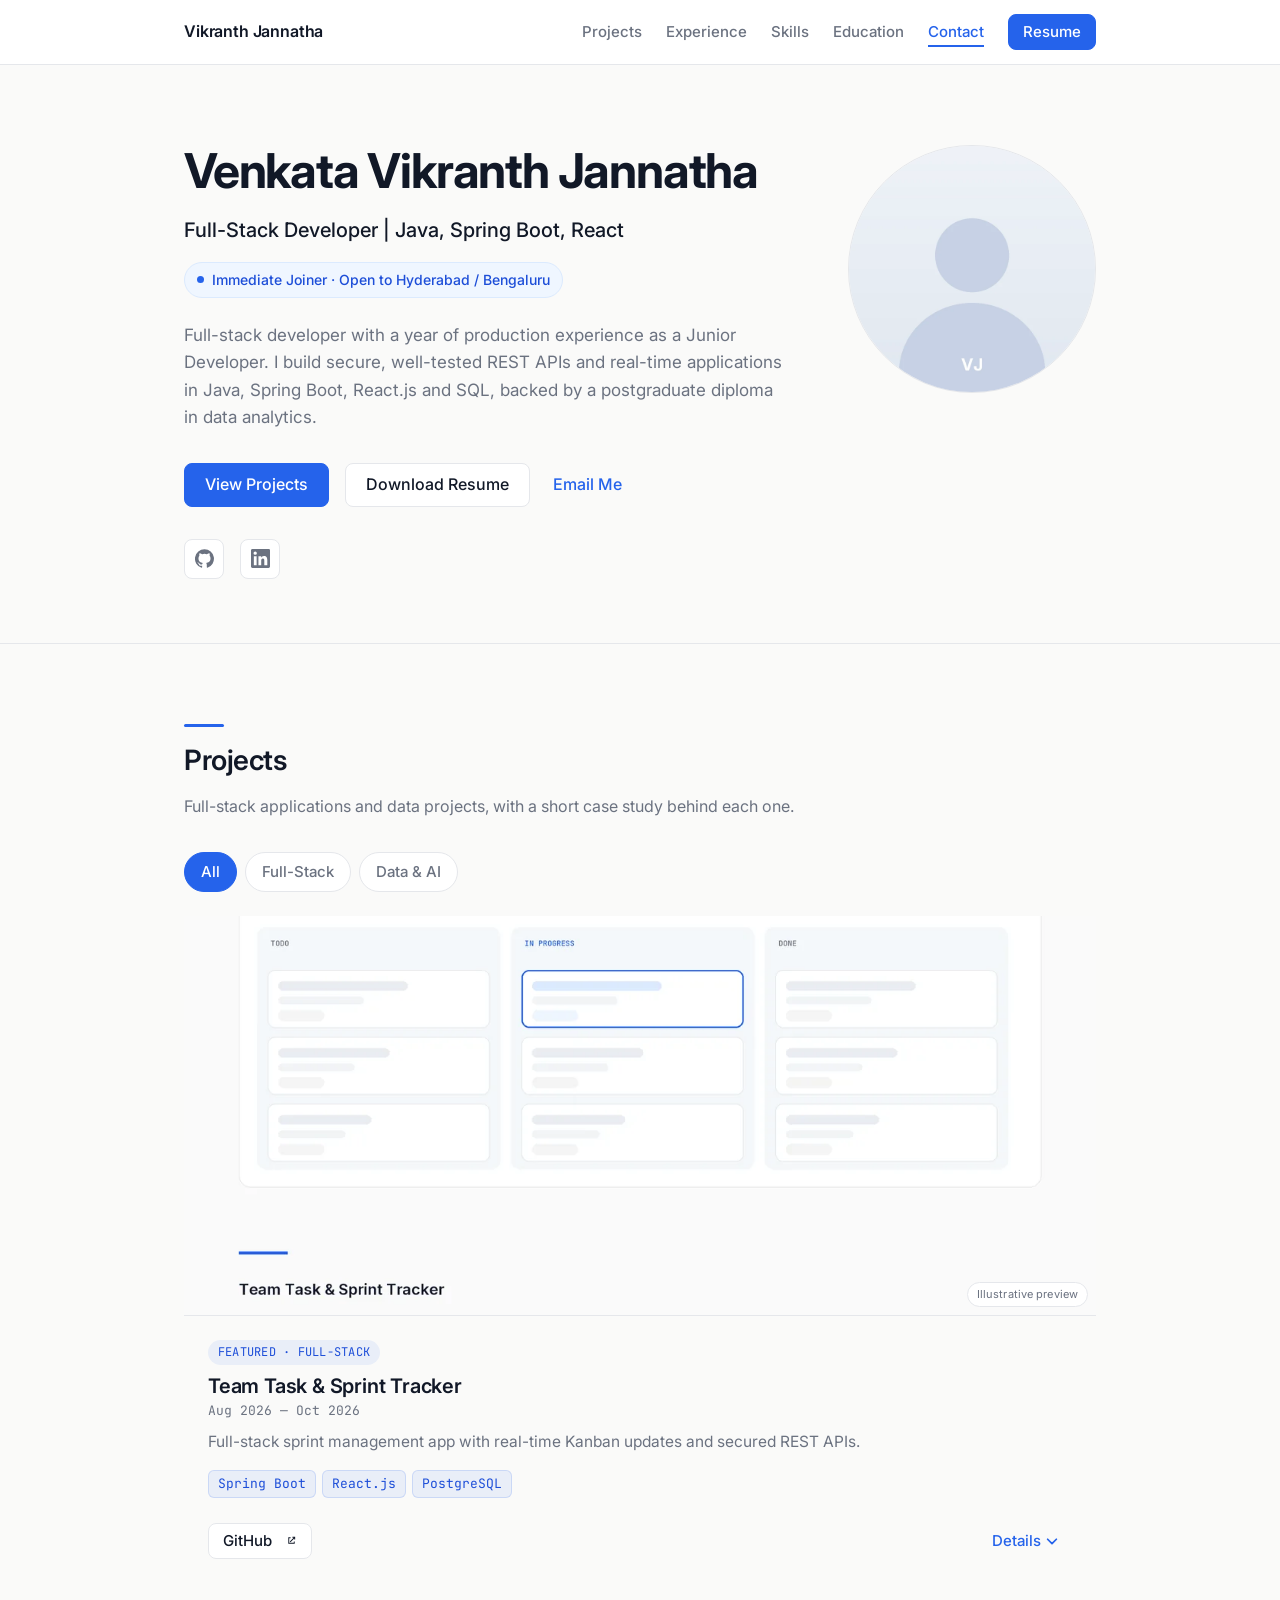
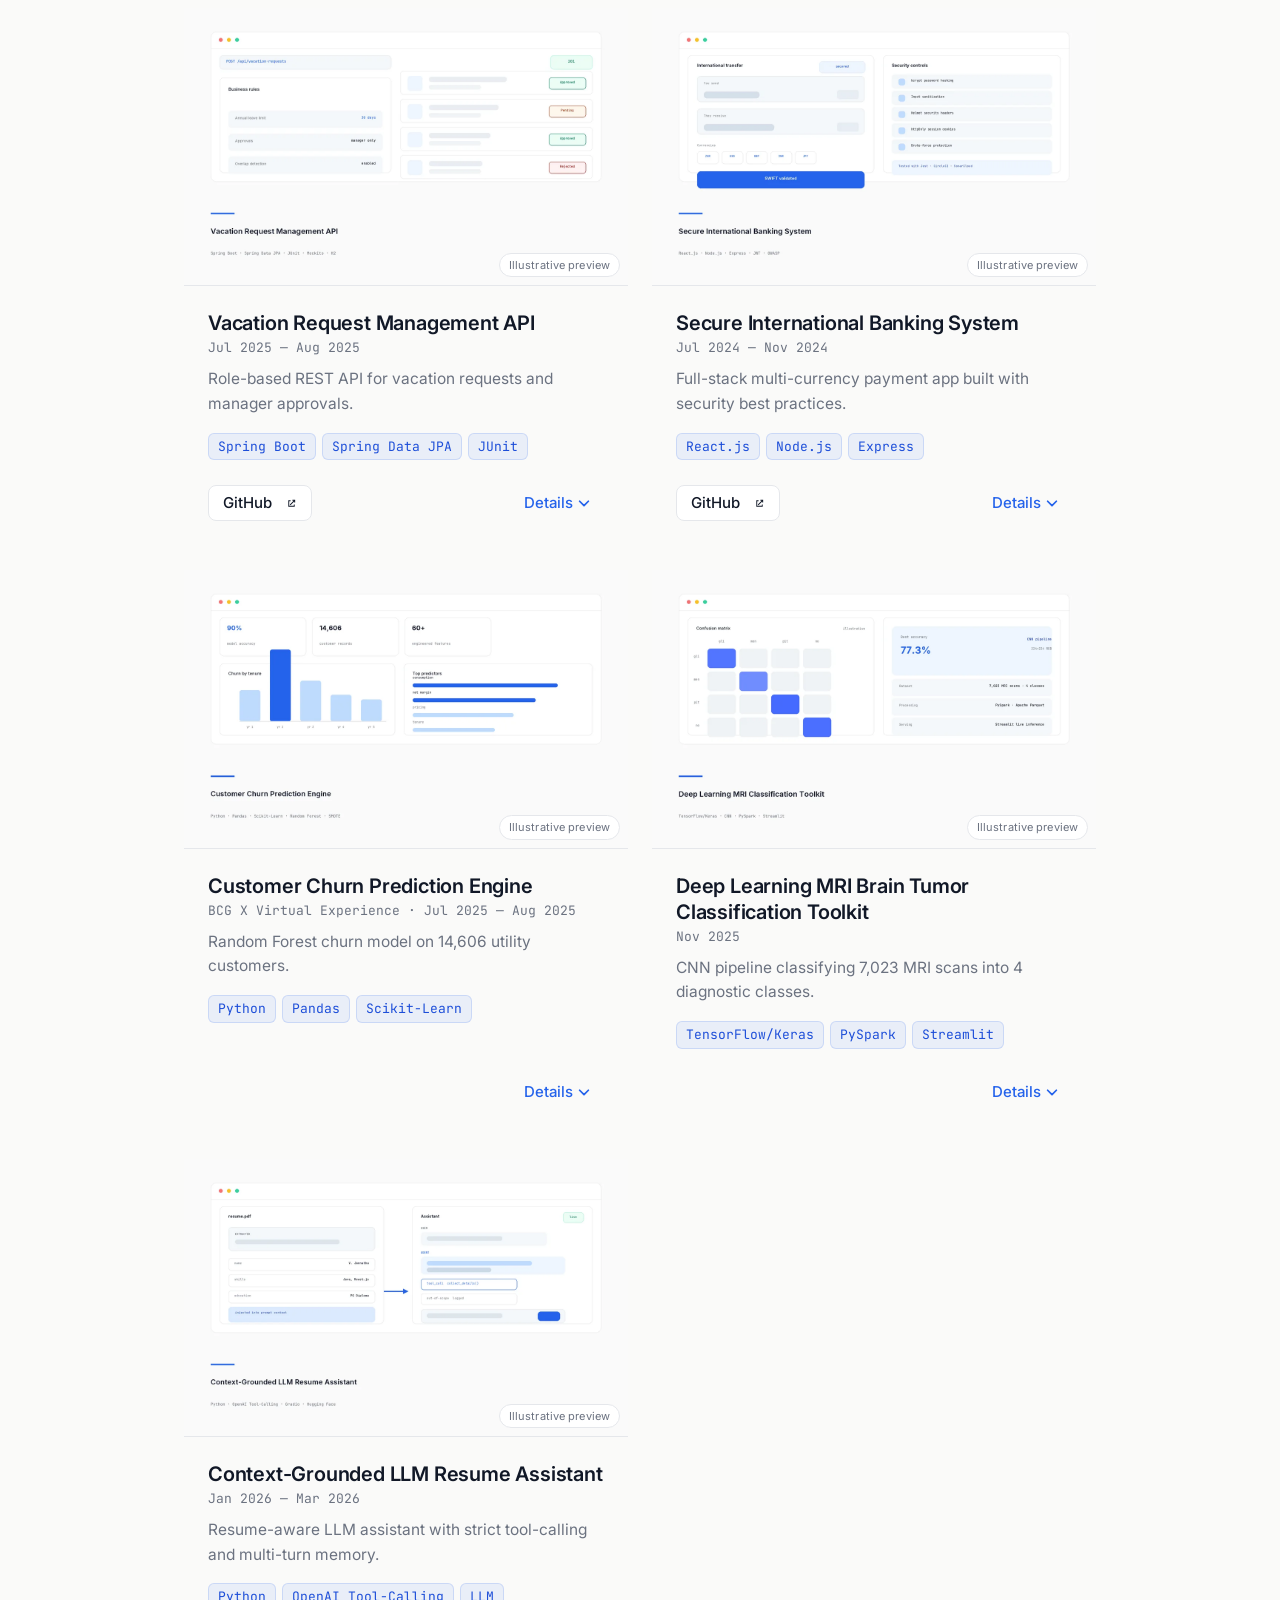
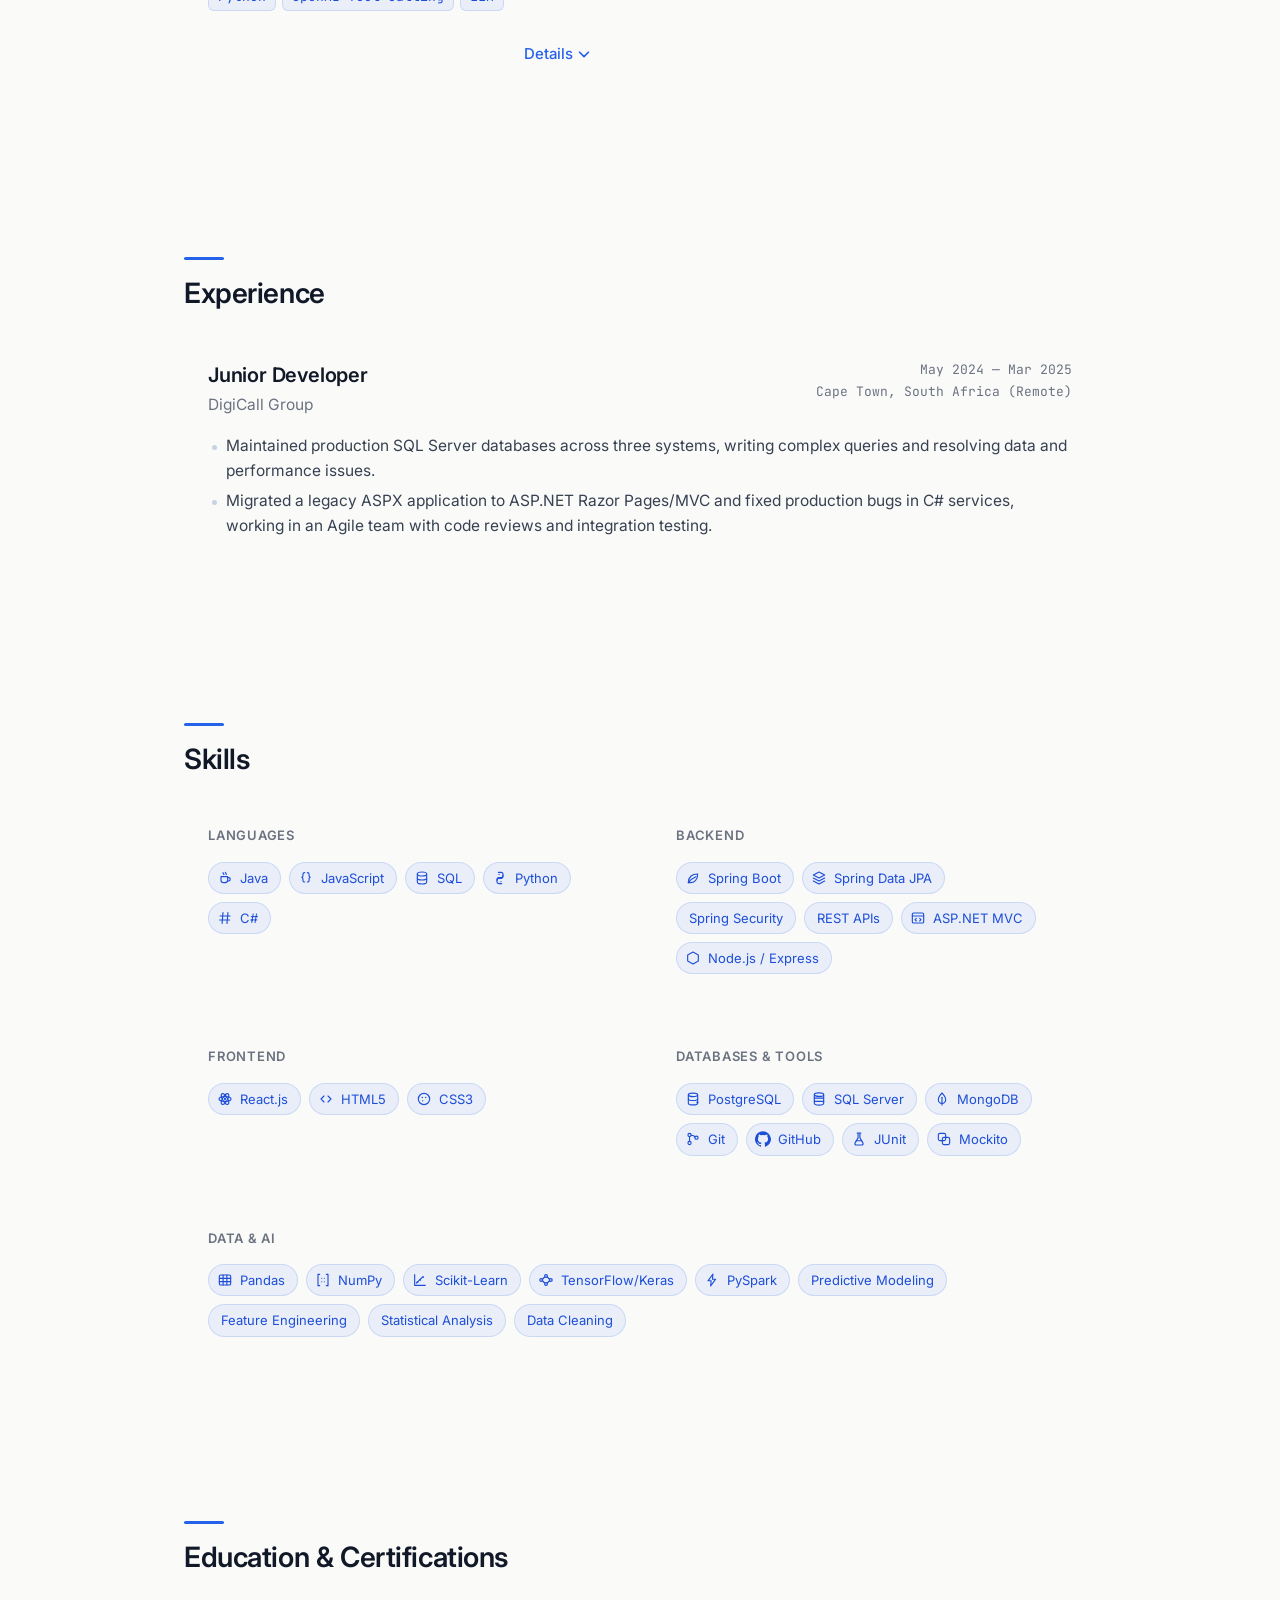
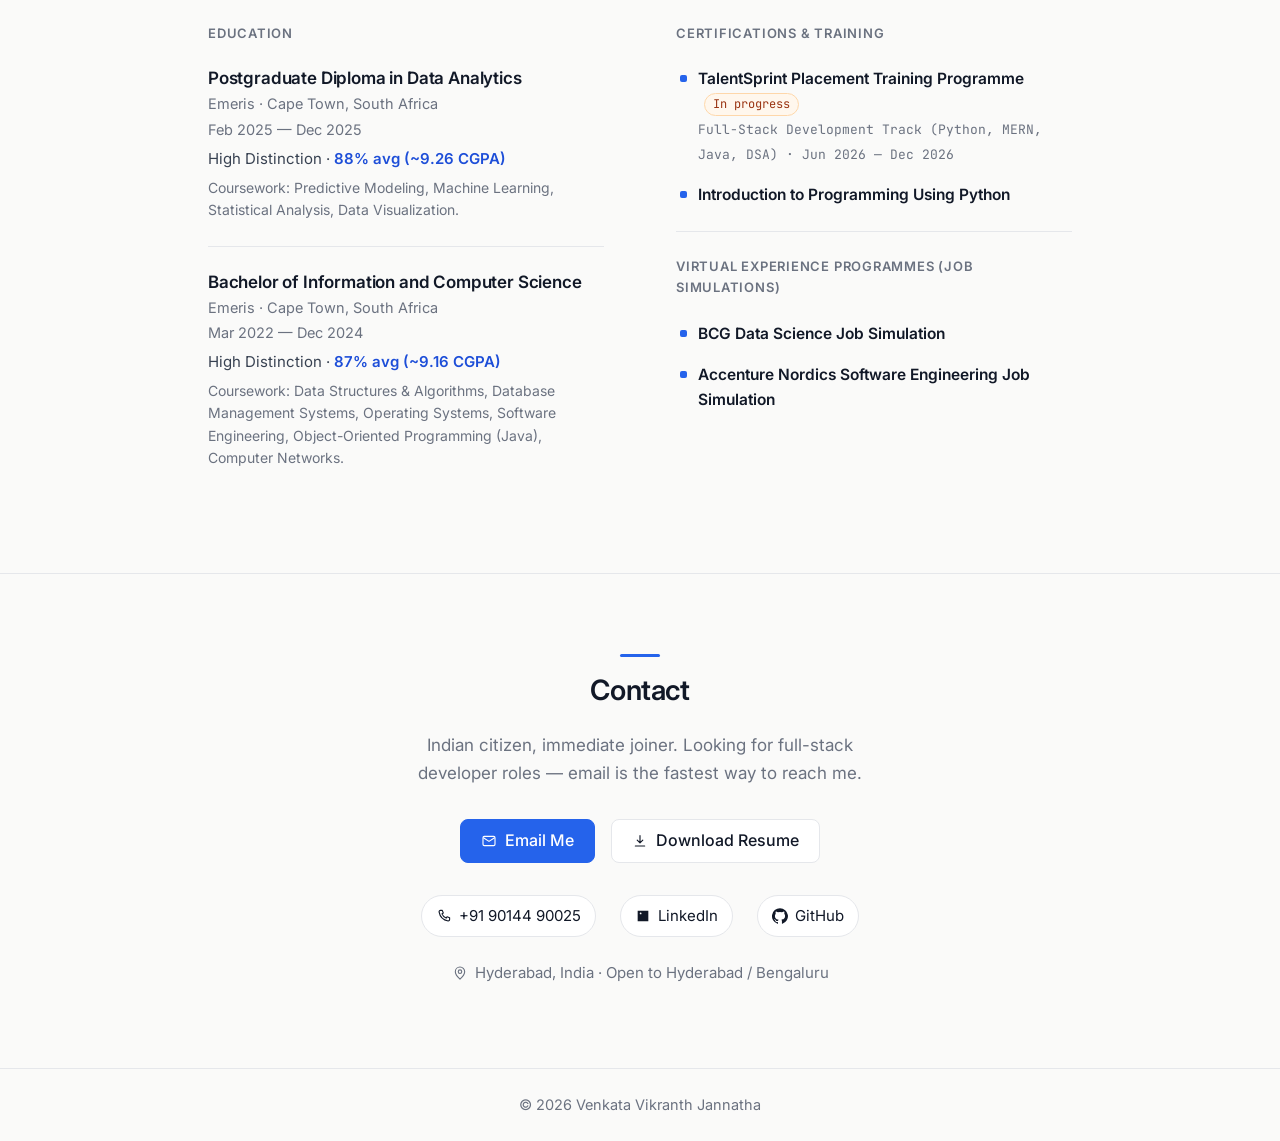
==== commit e6e2f7d5: "Polish pass: remove unsupported figures, honest preview badges, no-JS fallback Content corrections -" ====
--- a/index.html
+++ b/index.html
@@ -5,21 +5,24 @@
   <meta name="viewport" content="width=device-width, initial-scale=1.0">
 
   <title>Venkata Vikranth Jannatha — Full-Stack Developer</title>
-  <meta name="description" content="Full-stack developer with hands-on experience in Java, Spring Boot, React.js and SQL, plus a year as a Junior Developer on production systems.">
+  <meta name="description" content="Full-stack developer with a year of production experience as a Junior Developer. Secure REST APIs and real-time apps in Java, Spring Boot and React.js.">
   <meta name="author" content="Venkata Vikranth Jannatha">
   <meta name="theme-color" content="#fafaf9">
 
   <!-- Open Graph / social preview -->
   <meta property="og:type" content="website">
   <meta property="og:title" content="Venkata Vikranth Jannatha — Full-Stack Developer">
-  <meta property="og:description" content="Java, Spring Boot and React.js developer with a data analytics background. Secured REST APIs, real-time applications and machine-learning projects.">
+  <meta property="og:description" content="Full-stack developer with a year of production experience as a Junior Developer. Secure REST APIs and real-time apps in Java, Spring Boot and React.js.">
   <meta property="og:image" content="assets/images/og-image.png">
   <meta property="og:image:width" content="1200">
   <meta property="og:image:height" content="630">
   <meta name="twitter:card" content="summary_large_image">
   <meta name="twitter:title" content="Venkata Vikranth Jannatha — Full-Stack Developer">
-  <meta name="twitter:description" content="Java, Spring Boot and React.js developer. Projects, case studies and CV.">
+  <meta name="twitter:description" content="Java, Spring Boot and React.js developer. Projects, case studies and resume.">
   <meta name="twitter:image" content="assets/images/og-image.png">
+
+  <!-- TODO_SITE_URL: confirm this once GitHub Pages is enabled for the repository -->
+  <link rel="canonical" href="https://janickvision27.github.io/Portfolio-Career/">
 
   <link rel="icon" type="image/png" sizes="32x32" href="assets/images/favicon-32.png">
   <link rel="apple-touch-icon" href="assets/images/apple-touch-icon.png">
@@ -32,11 +35,40 @@
     rel="stylesheet">
 
   <link rel="stylesheet" href="css/style.css">
+
+  <script type="application/ld+json">
+  {
+    "@context": "https://schema.org",
+    "@type": "Person",
+    "name": "Venkata Vikranth Jannatha",
+    "jobTitle": "Full-Stack Developer",
+    "email": "vjannatha@gmail.com",
+    "sameAs": [
+      "https://github.com/JanickVision27",
+      "https://www.linkedin.com/in/venkata-vikranth-jannatha-642323244/"
+    ],
+    "address": {
+      "@type": "PostalAddress",
+      "addressLocality": "Hyderabad",
+      "addressCountry": "IN"
+    }
+  }
+  </script>
 </head>
 
 <body id="top">
 
   <a class="skip-link" href="#main">Skip to content</a>
+
+  <noscript>
+    <style>
+      /* Without JavaScript, nothing may stay hidden. */
+      .filters { display: none; }                 /* the filter buttons would be dead controls */
+      .details-toggle { display: none; }          /* so would the disclosure buttons */
+      .project-card[hidden] { display: flex; }    /* a filtered-out card must still be readable */
+      .details[hidden] { display: block; }        /* case studies read inline instead */
+    </style>
+  </noscript>
 
   <!-- ===================== 1. Navbar ===================== -->
   <header class="site-header" id="site-header">
@@ -56,7 +88,8 @@
           <li><a href="#education">Education</a></li>
           <li><a href="#contact">Contact</a></li>
           <li>
-            <a class="btn btn--primary btn--sm" href="assets/resume.pdf" target="_blank" rel="noopener">
+            <a class="btn btn--primary btn--sm" href="assets/resume.pdf" target="_blank" rel="noopener"
+                 aria-label="Open the resume PDF in a new tab">
               Resume
             </a>
           </li>
@@ -81,16 +114,14 @@
           </p>
 
           <p class="hero-pitch">
-            Full-stack developer with hands-on experience in Java, Spring Boot, React.js and SQL, plus a
-            year as a Junior Developer on production systems. Builds secure, well-tested REST APIs and
-            real-time applications, with a data analytics background that helps connect raw data to
-            user-facing features.
+            Full-stack developer with a year of production experience as a Junior Developer. I build secure, well-tested REST APIs and real-time applications in Java, Spring Boot, React.js and SQL, backed by a postgraduate diploma in data analytics.
           </p>
 
           <div class="hero-actions">
             <a class="btn btn--primary" href="#projects">View Projects</a>
-            <a class="btn btn--outline" href="assets/resume.pdf" target="_blank" rel="noopener">
-              Download CV
+            <a class="btn btn--outline" href="assets/resume.pdf" target="_blank" rel="noopener"
+                 aria-label="Open the resume PDF in a new tab">
+              Download Resume
             </a>
             <a class="btn btn--text" href="mailto:vjannatha@gmail.com">Email Me</a>
           </div>
@@ -105,6 +136,7 @@
               </a>
             </li>
             <li>
+              <!-- TODO_CONFIRM_LINKEDIN_URL: the same URL is used in the contact section and the JSON-LD block -->
               <a href="https://www.linkedin.com/in/venkata-vikranth-jannatha-642323244/" target="_blank" rel="noopener">
                 <span class="sr-only">LinkedIn profile (opens in a new tab)</span>
                 <svg viewBox="0 0 24 24" aria-hidden="true" focusable="false">
@@ -147,7 +179,8 @@
           <!-- ── Featured: Team Task & Sprint Tracker ── -->
           <article class="card project-card project-card--featured reveal"
                    data-category="fullstack" data-project-card>
-            <div class="project-media">
+            <div class="project-media project-media--illustrative">
+              <p class="preview-badge">Illustrative preview</p>
               <img src="assets/images/cover-tracker.webp" width="1200" height="750"
                    alt="Interface preview of the Team Task and Sprint Tracker: a Kanban board with TODO, In Progress and Done columns."
                    loading="eager" decoding="async">
@@ -156,7 +189,7 @@
             <div class="project-body">
               <p class="project-flag">Featured · Full-Stack</p>
               <h3 class="project-title">Team Task &amp; Sprint Tracker</h3>
-              <p class="project-meta">Aug 2026 — Present</p>
+              <p class="project-meta">Aug 2026 — Oct 2026</p>
               <p class="project-summary">
                 Full-stack sprint management app with real-time Kanban updates and secured REST APIs.
               </p>
@@ -199,7 +232,8 @@
 
           <!-- ── Vacation Request Management API ── -->
           <article class="card project-card reveal" data-category="fullstack" data-project-card>
-            <div class="project-media">
+            <div class="project-media project-media--illustrative">
+              <p class="preview-badge">Illustrative preview</p>
               <img src="assets/images/cover-vacation-api.webp" width="1200" height="750"
                    alt="Interface preview of the Vacation Request Management API: a leave balance panel beside a list of requests marked approved, pending and rejected."
                    loading="lazy" decoding="async">
@@ -232,8 +266,8 @@
             <div class="details" id="details-vacation" hidden>
               <h4>What it does</h4>
               <p>
-                Employees submit vacation requests and managers approve or reject them, with the
-                company's leave policy enforced by the API rather than the client.
+                Employees submit vacation requests and managers approve or reject them, with policy
+                validation and role-based access control.
               </p>
               <h4>What I built</h4>
               <ul>
@@ -248,7 +282,8 @@
 
           <!-- ── Secure International Banking System ── -->
           <article class="card project-card reveal" data-category="fullstack" data-project-card>
-            <div class="project-media">
+            <div class="project-media project-media--illustrative">
+              <p class="preview-badge">Illustrative preview</p>
               <img src="assets/images/cover-banking.webp" width="1200" height="750"
                    alt="Interface preview of the Secure International Banking System: a multi-currency transfer form beside a list of recent SWIFT transfers."
                    loading="lazy" decoding="async">
@@ -281,8 +316,7 @@
             <div class="details" id="details-banking" hidden>
               <h4>What it does</h4>
               <p>
-                Moves money between currencies with the validation and hardening an international
-                payment flow needs.
+                Multi-currency payment app with SWIFT validation and OWASP-based security hardening.
               </p>
               <h4>What I built</h4>
               <ul>
@@ -298,7 +332,8 @@
 
           <!-- ── Customer Churn Prediction Engine ── -->
           <article class="card project-card reveal" data-category="data" data-project-card>
-            <div class="project-media">
+            <div class="project-media project-media--illustrative">
+              <p class="preview-badge">Illustrative preview</p>
               <img src="assets/images/cover-churn.webp" width="1200" height="750"
                    alt="Interface preview of the Customer Churn Prediction Engine: accuracy and dataset cards above a churn-by-tenure chart and a chart of the top predictive features."
                    loading="lazy" decoding="async">
@@ -329,8 +364,8 @@
             <div class="details" id="details-churn" hidden>
               <h4>What it does</h4>
               <p>
-                Identifies which utility customers are likely to leave, and why — so retention effort
-                goes where it pays.
+                Predicts which utility customers are likely to leave and identifies the main churn
+                drivers.
               </p>
               <h4>What I built</h4>
               <ul>
@@ -340,14 +375,16 @@
               </ul>
               <h4>Key tech</h4>
               <p>Python · Pandas · NumPy · Scikit-Learn · Seaborn · SMOTE · RandomizedSearchCV</p>
+              <!-- TODO_CHURN_PRECISION_RECALL: add precision/recall if available -->
             </div>
           </article>
 
           <!-- ── MRI Classification Toolkit ── -->
           <article class="card project-card reveal" data-category="data" data-project-card>
-            <div class="project-media">
+            <div class="project-media project-media--illustrative">
+              <p class="preview-badge">Illustrative preview</p>
               <img src="assets/images/cover-mri.webp" width="1200" height="750"
-                   alt="Interface preview of the MRI Classification Toolkit: a four-class confusion matrix beside a model comparison chart showing CNN at 77.3 percent and Xception at 58.5 percent."
+                   alt="Interface preview of the MRI Classification Toolkit: a four-class confusion matrix beside a model comparison panel showing the CNN pipeline's 77.3 percent accuracy."
                    loading="lazy" decoding="async">
             </div>
 
@@ -393,7 +430,8 @@
 
           <!-- ── Context-Grounded LLM Resume Assistant ── -->
           <article class="card project-card reveal" data-category="data" data-project-card>
-            <div class="project-media">
+            <div class="project-media project-media--illustrative">
+              <p class="preview-badge">Illustrative preview</p>
               <img src="assets/images/cover-resume-assistant.webp" width="1200" height="750"
                    alt="Interface preview of the Context-Grounded LLM Resume Assistant: extracted resume fields feeding into an assistant chat with structured tool calls."
                    loading="lazy" decoding="async">
@@ -424,8 +462,8 @@
             <div class="details" id="details-resume" hidden>
               <h4>What it does</h4>
               <p>
-                Answers questions about a résumé it has actually read, and stays inside that context
-                instead of improvising.
+                LLM assistant grounded in a user's resume, using strict tool-calling and multi-turn
+                memory.
               </p>
               <h4>What I built</h4>
               <ul>
@@ -487,8 +525,8 @@
             <ul class="chips">
               <li class="chip-skill"><span class="chip-icon" data-icon="spring" aria-hidden="true"></span>Spring Boot</li>
               <li class="chip-skill"><span class="chip-icon" data-icon="jpa" aria-hidden="true"></span>Spring Data JPA</li>
-              <li class="chip-skill"><span class="chip-icon" data-icon="security" aria-hidden="true"></span>Spring Security</li>
-              <li class="chip-skill"><span class="chip-icon" data-icon="rest" aria-hidden="true"></span>REST APIs</li>
+              <li class="chip-skill chip-skill--plain">Spring Security</li>
+              <li class="chip-skill chip-skill--plain">REST APIs</li>
               <li class="chip-skill"><span class="chip-icon" data-icon="dotnet" aria-hidden="true"></span>ASP.NET MVC</li>
               <li class="chip-skill"><span class="chip-icon" data-icon="nodejs" aria-hidden="true"></span>Node.js / Express</li>
             </ul>
@@ -524,11 +562,10 @@
               <li class="chip-skill"><span class="chip-icon" data-icon="sklearn" aria-hidden="true"></span>Scikit-Learn</li>
               <li class="chip-skill"><span class="chip-icon" data-icon="tensorflow" aria-hidden="true"></span>TensorFlow/Keras</li>
               <li class="chip-skill"><span class="chip-icon" data-icon="pyspark" aria-hidden="true"></span>PySpark</li>
-              <li class="chip-skill"><span class="chip-icon" data-icon="crewai" aria-hidden="true"></span>CrewAI</li>
-              <li class="chip-skill"><span class="chip-icon" data-icon="predictive" aria-hidden="true"></span>Predictive Modeling</li>
-              <li class="chip-skill"><span class="chip-icon" data-icon="features" aria-hidden="true"></span>Feature Engineering</li>
-              <li class="chip-skill"><span class="chip-icon" data-icon="stats" aria-hidden="true"></span>Statistical Analysis</li>
-              <li class="chip-skill"><span class="chip-icon" data-icon="cleaning" aria-hidden="true"></span>Data Cleaning</li>
+              <li class="chip-skill chip-skill--plain">Predictive Modeling</li>
+              <li class="chip-skill chip-skill--plain">Feature Engineering</li>
+              <li class="chip-skill chip-skill--plain">Statistical Analysis</li>
+              <li class="chip-skill chip-skill--plain">Data Cleaning</li>
             </ul>
           </div>
 
@@ -573,13 +610,17 @@
                 <br><span class="cert-meta">Full-Stack Development Track (Python, MERN, Java, DSA) · Jun 2026 — Dec 2026</span>
               </li>
               <li>
+                <strong>Introduction to Programming Using Python</strong>
+              </li>
+            </ul>
+
+            <h3 class="block-title block-title--sub">Virtual experience programmes (job simulations)</h3>
+            <ul class="cert-list">
+              <li>
                 <strong>BCG Data Science Job Simulation</strong>
               </li>
               <li>
                 <strong>Accenture Nordics Software Engineering Job Simulation</strong>
-              </li>
-              <li>
-                <strong>Introduction to Programming Using Python</strong>
               </li>
             </ul>
           </div>
@@ -602,9 +643,10 @@
             <span class="chip-icon" data-icon="mail" aria-hidden="true"></span>
             Email Me
           </a>
-          <a class="btn btn--outline" href="assets/resume.pdf" target="_blank" rel="noopener">
+          <a class="btn btn--outline" href="assets/resume.pdf" target="_blank" rel="noopener"
+             aria-label="Open the resume PDF in a new tab">
             <span class="chip-icon" data-icon="download" aria-hidden="true"></span>
-            Download CV
+            Download Resume
           </a>
         </div>
 
--- a/css/style.css
+++ b/css/style.css
@@ -422,7 +422,31 @@
 .project-card--featured { grid-column: 1 / -1; }
 .project-card--featured .project-media img { aspect-ratio: 16 / 7; }
 
-.project-media { background: #F4F7FA; border-bottom: 1px solid var(--border); }
+.project-media {
+  position: relative;
+  background: #F4F7FA;
+  border-bottom: 1px solid var(--border);
+}
+
+/* "Illustrative preview" badge.
+   The class .project-media--illustrative is what shows it — delete that class
+   from a card once you drop in a real screenshot and the badge disappears. */
+.preview-badge {
+  display: none;
+  position: absolute;
+  right: var(--s-1);
+  bottom: var(--s-1);
+  padding: 3px 9px;
+  background: var(--surface);
+  border: 1px solid var(--border);
+  border-radius: 999px;
+  color: var(--muted);
+  font-size: 11px;
+  line-height: 1.5;
+  letter-spacing: 0.01em;
+  pointer-events: none;
+}
+.project-media--illustrative .preview-badge { display: inline-block; }
 .project-media img {
   width: 100%;
   aspect-ratio: 8 / 5;
@@ -636,6 +660,9 @@
   white-space: nowrap;
 }
 
+/* conceptual skills carry no icon, so they need even padding */
+.chip-skill--plain { padding: 6px 12px; }
+
 /* icon slot: main.js injects an inline SVG into each of these */
 .chip-icon {
   display: inline-flex;
@@ -681,6 +708,12 @@
   font-weight: 600;
   letter-spacing: 0.06em;
   text-transform: uppercase;
+}
+
+.block-title--sub {
+  margin-top: var(--s-3);
+  padding-top: var(--s-3);
+  border-top: 1px solid var(--border);
 }
 
 .entry + .entry {
